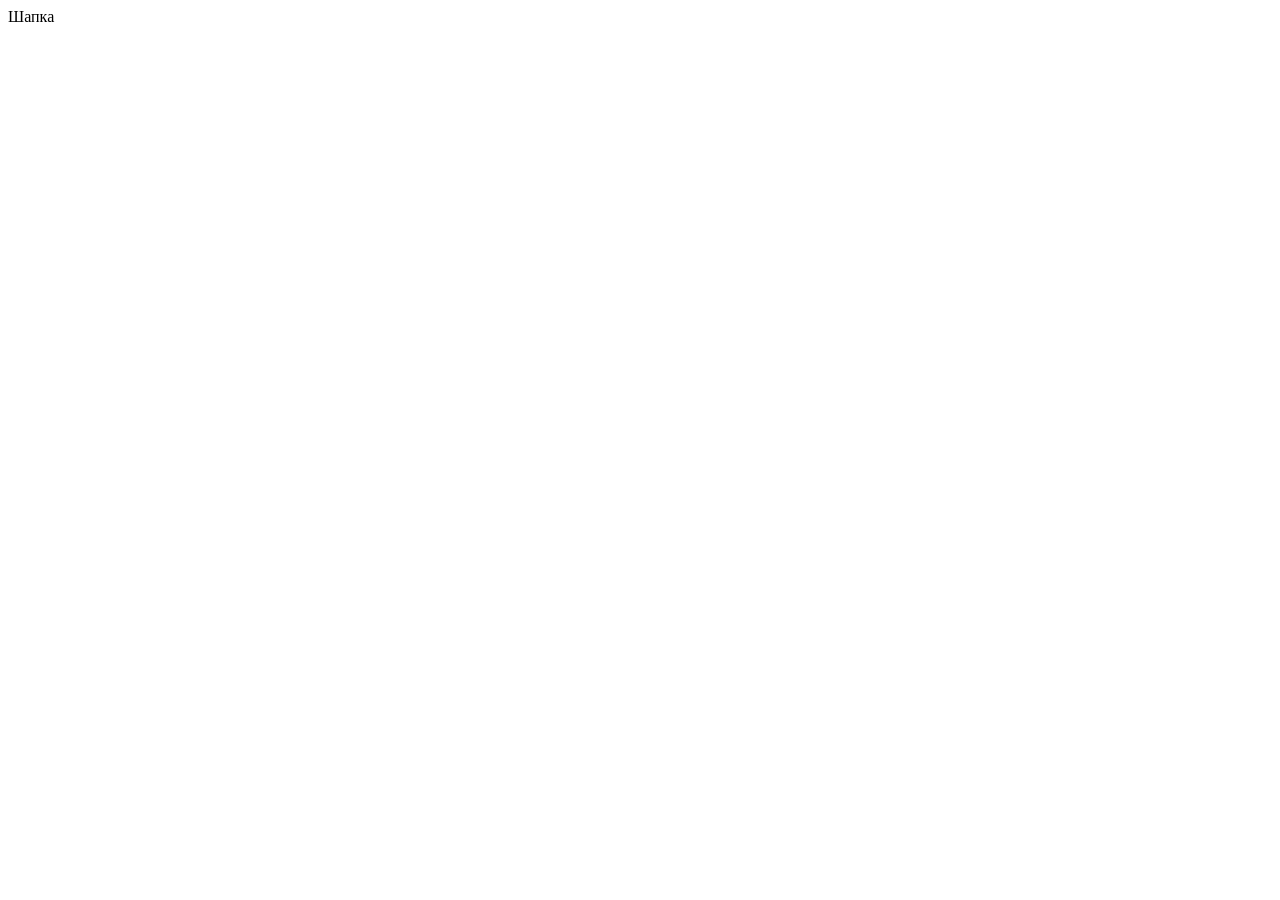
==== index.html @ c9b722c0 "Deploying to gh-pages from @ htmlacademy-adaptive/2410523-cat-energy-31@8b84c20b4e9eef59211f1da0543d" ====
<!DOCTYPE html><html class="page" lang="ru"><head><meta charset="UTF-8"><title>Название проекта</title><meta name="viewport" content="width=device-width,initial-scale=1"><link rel="stylesheet" href="styles/styles.css"><script src="scripts/index.js" defer="defer"></script></head><body class="page__body"><header class="header">Шапка</header></body></html>
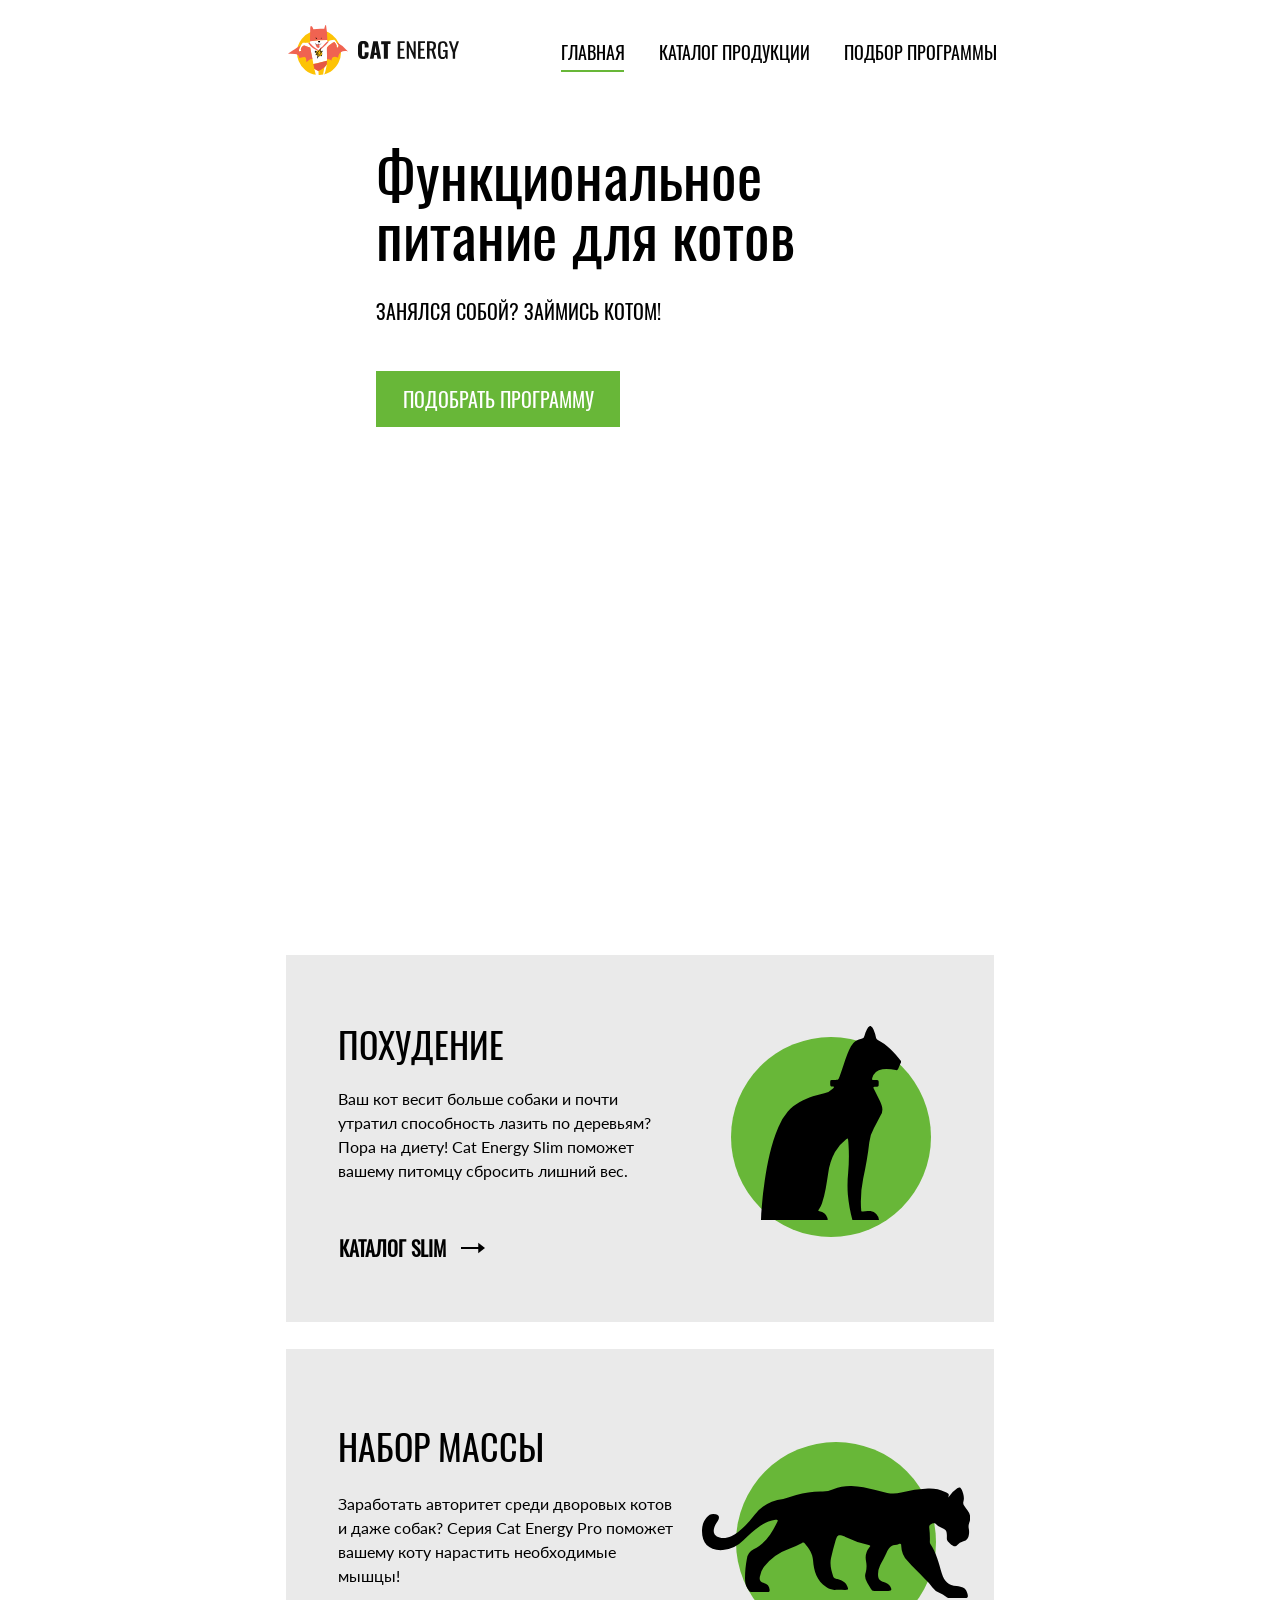
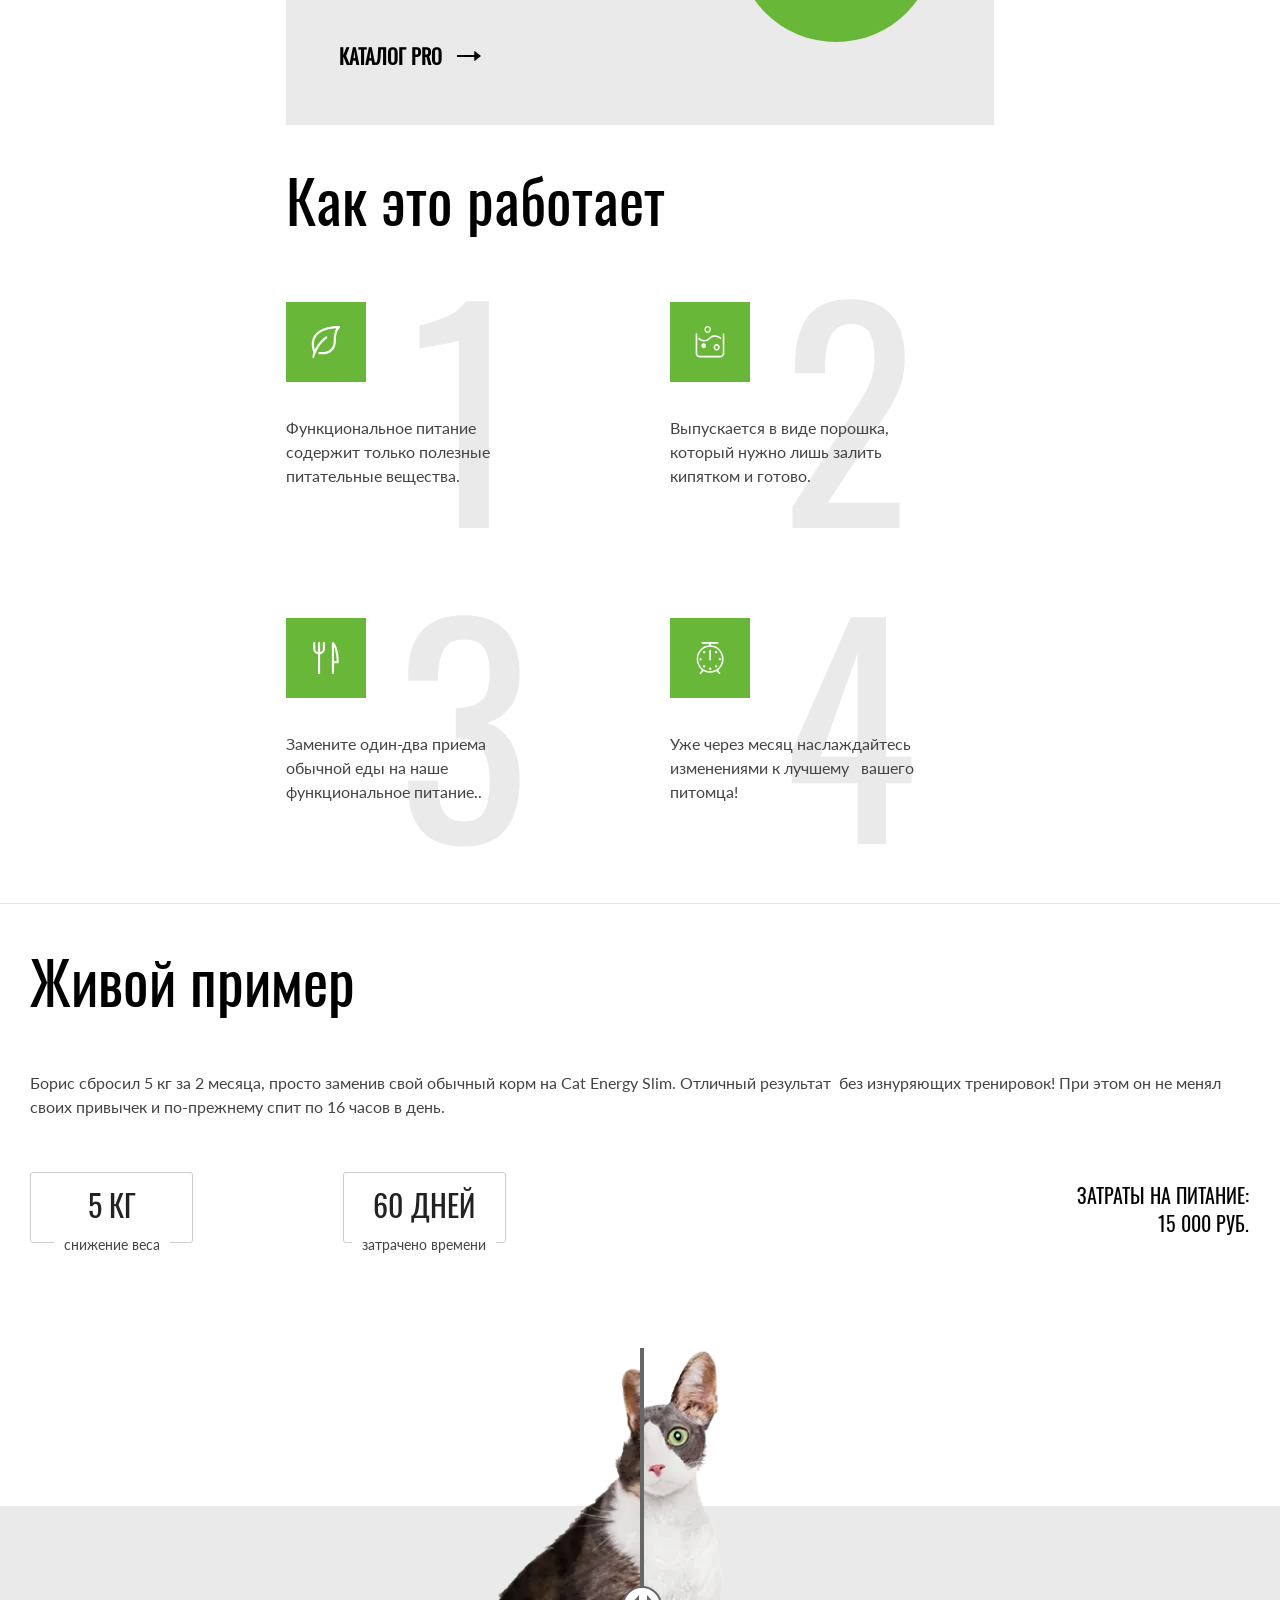
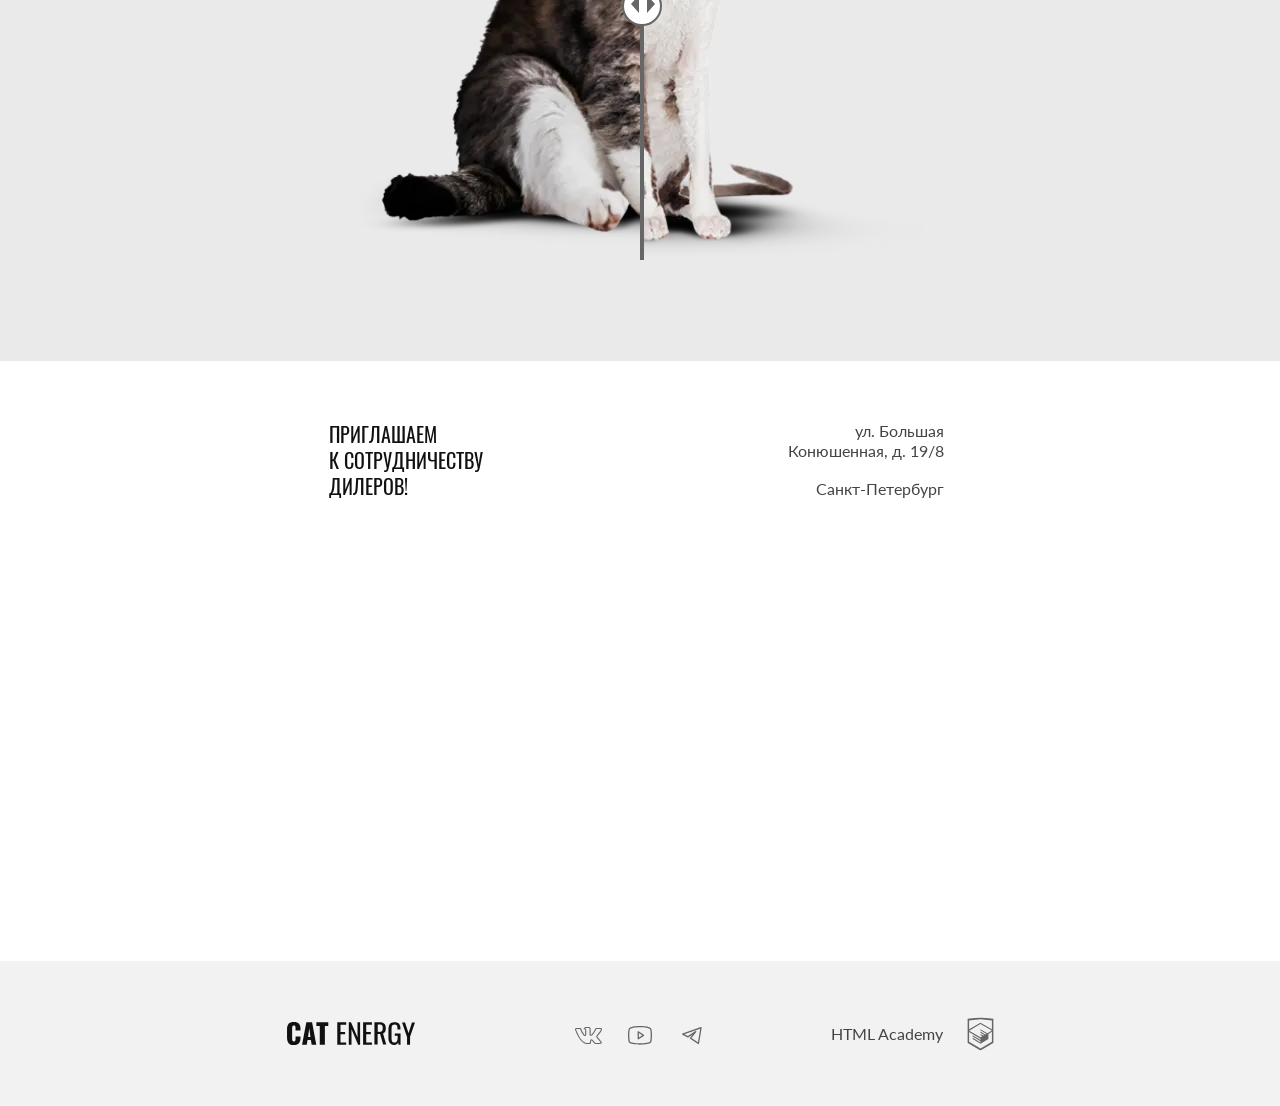
==== commit 8410ad5e: "Deploying to gh-pages from @ htmlacademy-adaptive/2410523-cat-energy-31@991da7f3044069f3c7b19facab91" ====
--- a/index.html
+++ b/index.html
@@ -1 +1 @@
-<!DOCTYPE html><html class="page" lang="ru"><head><meta charset="UTF-8"><title>Название проекта</title><meta name="viewport" content="width=device-width,initial-scale=1"><link rel="stylesheet" href="styles/styles.css"><script src="scripts/index.js" defer="defer"></script></head><body class="page__body"><header class="header">Шапка</header></body></html>+<!DOCTYPE html><html lang="ru"><head><meta charset="UTF-8"><title>Cat Energy</title><meta name="viewport" content="width=device-width,initial-scale=1"><link rel="stylesheet" href="styles/styles.css"><link rel="icon" href="favicon.ico"><!-- 32×32 --><link rel="icon" href="favicons/icon.svg" type="image/svg+xml"><link rel="apple-touch-icon" href="favicons/180.png"><!-- 180×180 --><link rel="icon" href="favicons/192.png"><!-- 192×192 --><link rel="icon" href="favicons/512.png"><!-- 512×512 --><link rel="manifest" href="manifest.webmanifest"><link rel="preload" href="fonts/lato/Lato-Regular.woff2" type="font/woff2" as="font" crossorigin="anonymous"><link rel="preload" href="fonts/oswald/oswaldregular.woff2" type="font/woff2" as="font" crossorigin="anonymous"><script src="scripts/index.js" defer="defer"></script></head><body><header class="header"><nav class="navigation wrapper"><a class="navigation__logo logo" href="index.html"><picture><source media="(min-width: 1440px)" width="70" height="59" type="image/svg+xml" srcset="images/logo/logo-desktop.svg"><source media="(min-width: 768px)" width="60" height="50" type="image/svg+xml" srcset="images/logo/logo-tablet.svg"><img class="logo__image" src="images/logo/logo-mobile.svg" width="33" height="38" alt="Логотип кота Energy"></picture><img class="logo__image-text" src="images/logo/logo-text.svg" width="101" height="18" alt="Логотип текст кот Energy"> </a><button class="navigation__open navigation__close" type="button"><span class="visually-hidden">Закрыть меню</span></button><div class="navigation__menu navigation__menu--close navigation__menu--open"><ul class="navigation__menu-list"><li class="navigation__menu-item"><a class="navigation__menu-link navigation__menu-link--current" href="#">Главная</a></li><li class="navigation__menu-item"><a class="navigation__menu-link" href="catalog.html">Каталог продукции</a></li><li class="navigation__menu-item"><a class="navigation__menu-link" href="#">Подбор программы</a></li></ul></div></nav></header><main class="main-wrapper"><section class="promo"><div class="promo__wrapper wrapper"><h1 class="promo__title title">Функциональное питание для котов</h1><p class="promo__description">Занялся собой? Займись котом!</p><picture><source media="(min-width: 1440px)" width="552" height="499" type="image/png" srcset="images/promo/promo-cat@1x.png, images/promo/promo-cat@2x.png 2x"><source media="(min-width: 768px)" width="709" height="609" type="image/png" srcset="images/promo/promo-cat-tablet@1x.png, images/promo/promo-cat-tablet@2x.png 2x"><img class="promo__image" src="images/promo/promo-cat-mobile@2x.png" width="280" height="270" srcset="images/promo/promo-cat-mobile@1x.png, images/promo/promo-cat-mobile@2x.png 2x" alt="Корм для котов с курицей"></picture><button class="promo__button button button--primary" type="button">Подобрать программу</button></div></section><section class="programs wrapper"><h2 class="visually-hidden">Програмы питания</h2><div class="programs__card programs__card--slim"><h3 class="programs__card-title title-h3">Похудение</h3><p class="programs__card-description">Ваш кот весит больше собаки и почти утратил способность лазить по деревьям? Пора на диету! Cat Energy Slim поможет вашему питомцу сбросить лишний вес.</p><a class="programs__card-link" href="catalog.html"><b>Каталог slim</b></a></div><div class="programs__card programs__card--set"><h3 class="programs__card-title title-h3">Набор массы</h3><p class="programs__card-description programs__card-description-set">Заработать авторитет среди дворовых котов и даже собак? Серия Cat Energy Pro поможет вашему коту нарастить необходимые мышцы!</p><a class="programs__card-link" href="catalog.html"><b>Каталог pro</b></a></div></section><section class="working wrapper"><h2 class="working__title title-h2">Как это работает</h2><ul class="working__list"><li class="working__item working__item--useful"><p class="working__item-text">Функциональное питание содержит только полезные питательные вещества.</p></li><li class="working__item working__item--powder"><p class="working__item-text">Выпускается в виде порошка, который нужно лишь залить кипятком и готово.</p></li><li class="working__item working__item--functional"><p class="working__item-text">Замените один-два приема обычной еды на наше функциональное питание..</p></li><li class="working__item working__item--upgrade"><p class="working__item-text">Уже через месяц наслаждайтесь изменениями к лучшему &nbsp; вашего питомца!</p></li></ul></section><section class="example"><h2 class="example__title title-h2">Живой пример</h2><p class="example__description">Борис сбросил 5 кг за 2 месяца, просто заменив свой обычный корм на Cat Energy Slim. Отличный результат&nbsp; без изнуряющих тренировок! При этом он не менял своих привычек и по-прежнему спит по 16 часов в день.</p><div class="example__list"><div class="example__item"><span class="example__item-title title-h3">5 кг</span> <span class="example__item-text">снижение веса</span></div><div class="example__item"><span class="example__item-title title-h3">60 дней</span> <span class="example__item-text">затрачено времени</span></div><p class="example__cash title-h3"><span>Затраты на питание:</span> <span>15 000 РУБ.</span></p></div><div class="example__slider slider"><picture><source media="(min-width:768px)" width="560" height="512" type="image/webp" srcset="images/slider/slider-image-1-tablet@1x.webp, images/slider/slider-image-1-tablet@2x.webp 2x"><source width="280" height="256" type="image/webp" srcset="images/slider/slider-image-1-mobile@1x.webp, images/slider/slider-image-1-mobile@2x.webp 2x"><source media="(min-width: 768px)" width="560" height="512" type="image/png" srcset="images/slider/slider-image-1-tablet@1x.png, images/slider/slider-image-1-tablet@2x.png 2x"><img class="example__slider-image slider__image slider__image--before" src="images/slider/slider-image-1-mobile@2x.png" srcset="images/slider/slider-image-1-mobile@1x.png, images/slider/slider-image-1-mobile@2x.png 2x" width="280" height="256" alt="Кот с лишнем весом"></picture><button class="example__button slider__button" type="button"><span class="visually-hidden">Кот изменят вес</span></button><picture><source media="(min-width:768px)" width="560" height="512" type="image/webp" srcset="images/slider/slider-image-2-tablet@1x.webp, images/slider/slider-image-2-tablet@2x.webp 2x"><source width="280" height="256" type="image/webp" srcset="images/slider/slider-image-2-mobile@1x.webp, images/slider/slider-image-2-mobile@2x.webp 2x"><source media="(min-width: 768px)" width="560" height="512" type="image/png" srcset="images/slider/slider-image-2-tablet@1x.png, images/slider/slider-image-2-tablet@2x.png 2x"><img class="example__slider-image slider__image slider__image--after" src="images/slider/slider-image-2-mobile@2x.png" srcset="images/slider/slider-image-2-mobile@1x.png, images/slider/slider-image-2-mobile@2x.png 2x" width="280" height="256" alt="Стройный кот"></picture></div></section><section class="contacts"><div class="contacts__wrapper wrapper"><h2 class="visually-hidden">Адрес для сотрудничества</h2><p class="contacts__description title-h3">приглашаем<br>к сотрудничеству<br>дилеров!</p><address class="contacts__text">ул. Большая<br>Конюшенная, д. 19/8<br><span>Санкт-Петербург</span></address></div><div class="contacts__map-iframe"><iframe src="https://www.google.com/maps/embed?pb=!1m18!1m12!1m3!1d1998.6037876728572!2d30.3204724767367!3d59.93871647491517!2m3!1f0!2f0!3f0!3m2!1i1024!2i768!4f13.1!3m3!1m2!1s0x4696310fca145cc1%3A0x42b32648d8238007!2z0JHQvtC70YzRiNCw0Y8g0JrQvtC90Y7RiNC10L3QvdCw0Y8g0YPQuy4sIDE5LzgsINCh0LDQvdC60YIt0J_QtdGC0LXRgNCx0YPRgNCzLCAxOTExODY!5e0!3m2!1sru!2sru!4v1716731097502!5m2!1sru!2sru" width="320" height="362" style="border:0;" allowfullscreen="" loading="lazy" referrerpolicy="no-referrer-when-downgrade"></iframe></div><noscript><picture><source media="(min-width: 1440px)" width="1440" height="400" type="image/png" srcset="images/map/map-desktop@1x.png, images/map/map-desktop@2x.png 2x"><source media="(min-width: 768px)" width="768" height="400" type="image/png" srcset="images/map/map-tablet@1x.png, images/map/map-tablet@2x.png 2x"><img class="contacts__map-image" src="images/map/map-mobile@2x.png" srcset="images/map/map-mobile@1x.png, images/map/map-mobile@2x.png 2x" width="320" height="362" alt="метка на карте для сотрудничества"></picture></noscript></section></main><footer class="footer"><div class="footer__wrapper wrapper"><a class="footer__logo" href="index.html"><img class="footer__logo-img" src="images/logo/logo-text.svg" width="128" height="24" alt="Логотип текст кот Energy"></a><ul class="socials"><li class="socials__item"><a class="socials__link socials__link--vk" href="#" target="_blank" rel="noreferrer noopener"><span class="visually-hidden">Вконтакте</span></a></li><li class="socials__item"><a class="socials__link socials__link--youtube" href="#" target="_blank" rel="noreferrer noopener"><span class="visually-hidden">Youtube</span></a></li><li class="socials__item"><a class="socials__link socials__link--tg" href="#" target="_blank" rel="noreferrer noopener"><span class="visually-hidden">телеграм</span></a></li></ul><a class="footer__developer" href="https://htmlacademy.ru/intensive/adaptive"><span class="footer__developer-text">HTML Academy</span></a></div></footer></body></html>
--- a/styles/styles.css
+++ b/styles/styles.css
@@ -0,0 +1 @@
+@font-face{font-family:Lato;font-weight:400;font-style:normal;font-display:swap;src:url(../fonts/lato/Lato-Regular.woff2)format("woff2")}@font-face{font-family:Oswald;font-weight:400;font-style:normal;font-display:swap;src:url(../fonts/oswald/oswaldregular.woff2)format("woff2")}*,:before,:after{box-sizing:border-box;overflow-wrap:anywhere}html{height:100%}body{color:#444;background-color:#fff;width:100%;min-height:100%;margin:0 auto;font-family:Lato,Arial,sans-serif;font-size:14px;line-height:18px}@media (width>=768px){body{font-size:16px;line-height:24px}}a{text-decoration:none}img{object-fit:contain;max-width:100%;height:auto}source,picture{display:contents}iframe{width:100%;height:100%}.visually-hidden{white-space:nowrap;-webkit-clip-path:inset(100%);clip-path:inset(100%);clip:rect(0 0 0 0);border:0;width:1px;height:1px;margin:-1px;padding:0;position:absolute;overflow:hidden}.wrapper{width:100%;margin:0 auto;padding:0 20px}@media (width>=768px){.wrapper{max-width:768px;padding:0 30px}}@media (width>=1440px){.wrapper{max-width:1280px}}.button{text-transform:uppercase;text-align:center;cursor:pointer;border-style:none;min-width:169px;min-height:40px;padding:10px 20px;font-family:Oswald,Arial,sans-serif}@media (width>=768px){.button{font-size:16px;line-height:20px}}.button--primary{color:#fff;background-color:#68b738}.button--primary:hover{background-color:#5eaa2f}.button--primary:active{color:#ffffff4d;background-color:#5eaa2f}.button--primary:disabled{opacity:.3}.button--secondary{color:#444;background-color:#f2f2f2}.button--secondary:hover,.button--secondary:active{background-color:#ebebeb}.button--secondary:disabled{opacity:.3}.title-h2{color:#000;text-align:center;font-family:Oswald,Arial,sans-serif;font-size:24px;font-weight:400;line-height:24px}@media (width>=768px){.title-h2{font-size:60px;line-height:60px}}.title-h2--width-border:after{content:"";z-index:-1;background-color:#68b738;width:100vw;height:2px;display:block;position:absolute;top:50%;right:0;box-shadow:100vw 0 #68b738}.title-h3{text-align:center;color:#222;font-family:Oswald,Arial,sans-serif;font-weight:400}@media (width>=768px){.title-h3{font-size:20px;line-height:24px}}.header{min-width:320px;position:relative}@media (width>=1440px){.header{z-index:1;margin-top:31px;margin-left:auto;position:relative}}.navigation{flex-wrap:wrap;align-items:center;padding:12px 14px 12px 20px;display:flex}@media (width>=768px){.navigation{padding-top:25px;padding-bottom:30px}}@media (width>=1440px){.navigation{margin-bottom:20px}}.navigation__logo{align-items:center;gap:56px;display:flex}.navigation__logo:hover{opacity:.8}.navigation__logo:active{opacity:.6}@media (width>=768px){.navigation__logo{gap:0;margin-bottom:12px;padding:0 0 0 12px}}@media (width>=1440px){.navigation__logo{gap:11px;padding-left:14px}}.navigation__menu{text-transform:uppercase;text-align:center;min-width:100%;font-family:Oswald,Arial,sans-serif;font-size:18px;line-height:24px;display:block;position:absolute;top:100%;left:0}@media (width>=768px){.navigation__menu{align-items:center;min-width:436px;margin-left:auto;font-size:18px;position:static}}@media (width>=1440px){.navigation__menu{min-width:475px;margin-left:auto;position:static}}.navigation__menu--close{display:none}@media (width>=768px){.navigation__menu--close{display:flex}}@media (width<=767px){.navigation__menu--open{z-index:1;display:block}}.navigation__menu-list{background-color:#fff;flex-direction:column;width:100%;margin:0;padding:0;list-style:none;display:flex}@media (width<=767px){.navigation__menu-list{border-top:1px solid #e6e6e6;width:calc(100% + 10px)}}@media (width>=768px){.navigation__menu-list{flex-flow:wrap;gap:8px;min-width:436px;position:static}}@media (width>=1440px){.navigation__menu-list{background-color:#0000;max-width:520px;margin-left:auto}}.navigation__menu-item{padding:22px 30px 24px}@media (width<=767px){.navigation__menu-item{border-bottom:1px solid #e6e6e6;width:calc(100% + 10px);font-size:20px;line-height:20px}}@media (width>=768px){.navigation__menu-item{border:none;padding:0}}.navigation__menu-link{color:#000;cursor:pointer;padding:20px 30px 20px 9px}@media (width>=768px){.navigation__menu-link{padding:15px 13px;font-size:18px;line-height:24px;display:block}}@media (width>=1440px){.navigation__menu-link{color:#fff;font-size:20px;line-height:30px}}.navigation__menu-link:hover{opacity:.6}.navigation__menu-link:active{opacity:.3}.navigation__menu-link--dark{color:#000}@media (width>=768px){.navigation__menu-link--current:after{content:"";border-bottom:2px solid #68b738;width:calc(100% - 1px);padding-top:6px;display:block}.navigation__menu-link--current:after:hover{opacity:.6}.navigation__menu-link--current:after:active{opacity:.3}.navigation__menu-link--current-secondary:after{content:"";border-bottom:2px solid #68b738;width:calc(100% - 1px);padding-top:6px;display:block}}@media (width>=1440px){.navigation__menu-link--current:after{border-color:#fff}}.navigation__open{background-color:#0000;border:none;width:40px;height:40px;margin-left:auto;display:block}@media (width>=768px){.navigation__open{display:none}}.navigation__open:hover{opacity:.8}.navigation__open:active{opacity:.6}.navigation__open:before{content:"";cursor:pointer;background-color:#000;width:28px;height:24px;display:block;-webkit-mask-image:url(../icons/stack.svg#burger);mask-image:url(../icons/stack.svg#burger)}.navigation__close{background-color:#0000;border:none;width:40px;height:40px;margin-left:auto;display:block}@media (width>=768px){.navigation__close{display:none}}.navigation__close:before{content:"";cursor:pointer;background-color:#000;width:18px;height:18px;margin-left:auto;-webkit-mask-image:url(../icons/stack.svg#close);mask-image:url(../icons/stack.svg#close)}@media (width>=768px){.navigation__close:before{display:none}}.navigation__close:before:hover{opacity:.8}.navigation__close:before:active{opacity:.6}@media (width>=768px){.logo__image{width:60px;height:50px}.logo__image-text{margin-left:10px}}@media (width>=1440px){.logo__image-text{width:118px;height:21px}}.promo{background-repeat:no-repeat;background-size:auto 302px;margin-bottom:22px}@media (width>=768px) and (width<=1439px){.promo{color:#000;background-color:#fff;background-image:none;flex-direction:column;display:flex;position:relative}}@media (width>=1440px){.promo{background-size:auto 694px;padding-top:23px}}.promo:before{content:"";z-index:-1;background-image:-webkit-linear-gradient(#ffffffa1 0%,#68b738cc 0%),-webkit-image-set(url(../images/background/background-cat%20@2x.jpg) 2x type("image/jpg"),url(../images/background/background-cat%20@1x.jpg) 1x type("image/jpg"),url(../images/background/background-cat%20@1x.webp) 1x type("image/webp"),url(../images/background/background-cat%20@2x.webp) 2x type("image/webp")),-webkit-linear-gradient(#ffffffed 0%,#4f4e54 0%);background-image:linear-gradient(#ffffffa1 0%,#68b738cc 0%),image-set("../images/background/background-cat%20@2x.jpg" 2x type("image/jpg"),"../images/background/background-cat%20@1x.jpg" 1x type("image/jpg"),"../images/background/background-cat%20@1x.webp" 1x type("image/webp"),"../images/background/background-cat%20@2x.webp" 2x type("image/webp")),linear-gradient(#ffffffed 0%,#4f4e54 0%);background-position:top;background-repeat:no-repeat;background-size:auto 302px;width:100%;height:302px;display:block;position:absolute}@media (width>=768px) and (width<=1439px){.promo:before{background-image:none}}@media (width>=1440px){.promo:before{content:"";background-image:-webkit-linear-gradient(#ffffffa1 0%,#68b738cc 0%),-webkit-image-set(url(../images/background/cat-desktop@2x.jpg) 2x type("image/jpg"),url(../images/background/cat-desktop@1x.jpg) 1x type("image/jpg"),url(../images/background/cat-desktop@1x.webp) 1x type("image/webp"),url(../images/background/cat-desktop@2x.webp) 2x type("image/webp")),-webkit-linear-gradient(#ffffffed 0%,#4f4e54 0%);background-image:linear-gradient(#ffffffa1 0%,#68b738cc 0%),image-set("../images/background/cat-desktop@2x.jpg" 2x type("image/jpg"),"../images/background/cat-desktop@1x.jpg" 1x type("image/jpg"),"../images/background/cat-desktop@1x.webp" 1x type("image/webp"),"../images/background/cat-desktop@2x.webp" 2x type("image/webp")),linear-gradient(#ffffffed 0%,#4f4e54 0%);background-position:top;background-repeat:no-repeat;background-size:auto 694px;width:50%;height:694px;display:block;top:0;right:0}}@media (width>=768px){.promo__wrapper{flex-direction:column;max-width:768px;display:flex;position:relative}}@media (width>=1440px){.promo__wrapper{max-width:1220px}}.promo__title{text-align:center;color:#fff;order:-3;margin:0 0 25px;padding-top:27px;font-family:Oswald,Arial,sans-serif;font-size:36px;font-weight:400;line-height:36px}@media (width>=768px){.promo__title{color:#000;text-align:start;max-width:554px;margin:0 0 37px 70px;padding-left:20px;font-size:60px;line-height:60px}}@media (width>=1440px){.promo__title{margin-left:0;padding-left:50px;display:block}}.promo__description{color:#fff;text-transform:uppercase;text-align:center;order:-2;margin:0 0 28px;font-family:Oswald,Arial,sans-serif;font-size:14px;line-height:14px}@media (width>=768px){.promo__description{color:#000;text-align:start;margin:0 0 50px 70px;padding-left:20px;font-size:20px;line-height:20px}}@media (width>=1440px){.promo__description{margin-left:0;padding-left:50px}}.promo__image{margin:0 auto 3px;display:block}@media (width>=768px){.promo__image{z-index:2;max-width:-moz-fit-content;max-width:fit-content;height:609px;margin:-86px 0}}@media (width>=1440px){.promo__image{z-index:1;margin:0;position:absolute;bottom:-60%;left:37%}}.promo__button{min-width:100%;margin:0 auto;font-size:16px;line-height:20px;display:block}@media (width>=768px){.promo__button{z-index:4;order:-1;min-width:244px;margin-left:90px;padding:15px 10px;font-size:20px;line-height:26px}}@media (width>=1440px){.promo__button{margin-left:50px}}.programs{color:#000;background-color:#fff;flex-direction:column;margin:0 auto;display:flex}@media (width>=1440px){.programs{grid-template-columns:1fr 1fr;gap:80px;margin-top:189px;padding-top:82px;display:grid}}.programs__card{background-color:#eaeaea;grid-template-columns:75px 1fr;grid-template-areas:"before title""text text""link link";align-items:start;margin-bottom:20px;padding:6px 19px;display:grid;position:relative}@media (width>=768px) and (width<=1439px){.programs__card{grid-template-columns:340px 1fr;grid-template-areas:"title before""text before""link before";padding:71px 63px 43px 52px}}@media (width>=1440px){.programs__card{padding:40px 30px 56px 52px}}@media (width>=768px) and (width<=1439px){.programs__card--slim{margin-top:69px}}.programs__card--slim:before{content:"";background-image:url(../icons/stack.svg#cat-sitting);background-position:50%;background-repeat:no-repeat;grid-area:before;align-self:center;width:50px;height:53px;display:flex}@media (width>=768px){.programs__card--slim:before{width:200px;height:211px;margin-bottom:42px;margin-left:auto}}@media (width>=1440px){.programs__card--slim:before{width:100px;height:106px;margin-bottom:33px}}@media (width<=767px){.programs__card--set{padding:9px 21px 9px 12px}}@media (width>=768px) and (width<=1439px){.programs__card--set{margin-top:7px;padding:79px 27px 35px 52px}}.programs__card-description-text{min-width:227px;padding-left:7px}@media (width>=768px){.programs__card-description-text{max-width:382px;padding:0}}.programs__card--set:before{content:"";background-image:url(../icons/stack.svg#cat-stand);background-repeat:no-repeat;grid-area:before;align-self:center;width:67px;height:50px;padding:1px;display:block}@media (width>=768px){.programs__card--set:before{width:268px;height:200px;margin:14px 0 48px 24px}}@media (width>=1440px){.programs__card--set:before{width:134px;height:100px;margin:0 0 44px -19px}}.programs__card-title{color:#000;text-transform:uppercase;grid-area:title;justify-self:start;font-size:24px;line-height:37px}@media (width>=768px){.programs__card-title{text-transform:uppercase;margin-top:0;margin-bottom:13px;font-size:36px;line-height:36px}}@media (width>=1440px){.programs__card-title{margin:35px 0 0 86px}}.programs__card-description{grid-area:text;margin:6px 0 0}@media (width>=768px){.programs__card-description{margin-top:0;margin-bottom:38px}}@media (width>=1440px){.programs__card-description{max-width:455px;margin-bottom:25px;font-size:15px}}.programs__card-description:after{content:"";background-color:#d9d9d9;width:100%;height:1px;margin-top:23px;display:block}@media (width>=768px){.programs__card-description:after{display:none}}.programs__card-link{color:#000;text-align:center;text-transform:uppercase;grid-area:link;align-items:center;gap:15px;padding:17px 2px 13px;font-family:Oswald,Arial,sans-serif;font-size:16px;line-height:16px;display:flex}@media (width>=768px){.programs__card-link{padding:0 1px 4px;font-size:20px;line-height:30px}}.programs__card-link:hover:after{background-color:#000;width:32px;height:12px;transition:-webkit-mask-position 3s linear,mask-position 3s linear;display:block;-webkit-mask-image:url(../icons/stack.svg#cursor-hover);mask-image:url(../icons/stack.svg#cursor-hover);-webkit-mask-position:50%;mask-position:50%;-webkit-mask-repeat:no-repeat;mask-repeat:no-repeat}.programs__card-link:active{opacity:.3}.programs__card-link:after{content:"";background-color:#000;width:24px;height:12px;display:block;-webkit-mask-image:url(../icons/stack.svg#cursor);mask-image:url(../icons/stack.svg#cursor);-webkit-mask-position:50%;mask-position:50%;-webkit-mask-repeat:no-repeat;mask-repeat:no-repeat}@media (width>=768px) and (width<=1439px){.working{padding-bottom:8px;position:relative}.working:after{content:"";background-color:#e6e6e6;width:100vw;height:1px;display:block;position:absolute;bottom:0;overflow:hidden;box-shadow:-100vw 0 #e6e6e6}}.working__list{counter-reset:working 0;margin:0;padding:0 0 35px;list-style-type:none}@media (width>=768px){.working__list{grid-template-columns:1fr 1fr;gap:0 60px;display:grid}}@media (width>=1440px){.working__list{grid-template-columns:1fr 1fr 1fr 1fr;gap:77px}}.working__item{counter-increment:working 1;grid-template-columns:60px 1fr;align-items:center;gap:19px;padding:9px 0 12px;display:grid;position:relative}@media (width>=768px){.working__item{grid-template-columns:1fr 1fr;align-items:start;min-width:237px;margin-top:33px;padding:40px 0 57px;display:grid}}.working__item .working__item:nth-child(2n){margin-right:0}@media (width>=1440px){.working__item{margin-right:0}}.working__item:after{content:counter(working);z-index:-1;color:#eaeaea;width:100%;height:100%;font-family:Oswald,Arial,sans-serif;font-size:280px;line-height:280px;display:none;position:absolute;bottom:0;left:40%}@media (width>=768px){.working__item:after{justify-content:center;padding-left:32px;display:flex;left:0}}@media (width>=1440px){.working__item:after{margin-left:41px}}.working__item:before{content:"";background-color:#68b738;background-position:50%;background-repeat:no-repeat;background-size:30px 32px;width:60px;height:60px;display:block}@media (width>=768px){.working__item:before{width:80px;height:80px}}.working__item--useful:before{content:"";background-image:url(../icons/stack.svg#sheet)}.working__item--powder:before{content:"";background-image:url(../icons/stack.svg#powder);display:block}.working__item--functional:before{content:"";background-image:url(../icons/stack.svg#knife-fork);display:block}.working__item--upgrade:before{content:"";background-image:url(../icons/stack.svg#alarm);display:block}.working__title{text-align:start;margin-top:0;font-size:36px;line-height:40px}@media (width>=768px){.working__title{margin:24px 0 0;font-size:60px;line-height:60px}}@media (width>=1440px){.working__title{margin-top:20px;padding-top:30px}}.working__item-text{margin:0;display:flex}@media (width>=768px){.working__item-text{grid-column:1/3;max-width:245px;margin-top:15px}}@media (width>=1440px){.working__item-text{max-width:250px}}.example{background-color:#eaeaea;max-width:100%}@media (width>=768px){.example{background-image:linear-gradient(#fff 57%,#eaeaea 0%);padding:6px 0 61px}}@media (width>=1440px){.example{background-image:linear-gradient(#fff 26%,#eaeaea 0%);grid-template-columns:1fr 1fr;display:grid}}.example__title{color:#000;text-align:start;margin:0 0 20px;padding:25px 20px 20px;font-size:36px;line-height:40px}@media (width>=768px){.example__title{margin-bottom:61px;padding:40px 0 0 30px;font-size:60px;line-height:60px}}@media (width>=1440px){.example__title{background-color:#fff;max-width:369px;margin:0 0 137px 80px;padding-top:26px}}.example__list{grid-template-columns:1fr 1fr;padding:0 20px;display:grid}@media (width>=768px){.example__list{grid-template-columns:1fr 1fr 2fr;gap:10px;margin-bottom:105px;padding-left:30px}}@media (width>=1440px){.example__list{grid-column:1/2;grid-template-columns:33% 50%;gap:6px;margin-bottom:0;margin-left:80px}}.example__item{text-align:center;border:1px solid #cdcdcd;border-radius:3px;flex-direction:column;width:124px;margin-right:30px;display:flex}@media (width>=768px){.example__item{gap:10px;width:163px;position:relative}}.example__description{margin:0;padding:0 19px 20px}@media (width>=768px){.example__description{margin-bottom:33px;padding-left:30px;padding-right:28px}}@media (width>=1440px){.example__description{grid-column:1/2;max-width:490px;margin:0 0 35px 80px}}.example__item-title{text-transform:uppercase;padding:13px;font-size:24px;line-height:24px}@media (width>=768px){.example__item-title{font-size:30px;line-height:37px}}.example__item-text{text-align:center;background-color:#eaeaea;max-width:80px;margin:-10px auto -25px;padding:2px 10px 14px;font-size:12px;line-height:12px}@media (width>=768px){.example__item-text{background-color:#fff;max-width:179px;margin-bottom:-28px;font-size:14px;line-height:14px}}@media (width>=1440px){.example__item-text{background-color:#eaeaea;padding:2px 4px 9px}}.example__cash{color:#000;text-transform:uppercase;grid-column:1/3;max-width:255px;margin:10px 60px 10px auto;padding:22px 15px 10px;line-height:20px;display:block}@media (width>=768px) and (width<=1439px){.example__cash{text-align:end;flex-direction:column;grid-column:auto;gap:8px;margin-top:0;margin-left:auto;margin-right:0;padding:13px 11px 0;display:flex}}@media (width>=1440px){.example__cash{grid-column:1/3;gap:60px;max-width:384px;margin:35px 13px 0 -11px;display:flex}}@media (width>=768px){.example__cash-number{width:80px}}.example__slider{padding:0 26px 40px;position:relative}@media (width>=768px){.example__slider{margin:0 auto 40px;padding:0}}@media (width>=1440px){.example__slider{grid-area:2/2/-3/3}}.example__button{position:relative}.slider{aspect-ratio:280/256;grid-template-columns:50% auto 50%;width:min(100%,560px);display:grid;position:relative}@media (width>=1440px){.slider{margin:32px 0 22px 50px}}.slider__image{object-fit:cover;width:100%;height:100%;display:block;overflow:hidden}.slider__image--before{object-position:left}.slider__image--after{object-position:right}.slider__button{cursor:pointer;background-color:#666;border-style:none;width:4px;padding:0;display:block;position:relative}.slider__button:hover,.slider__button:hover:after{background-color:#68b738}.slider__button:hover:before{border-color:#68b738}.slider__button:active,.slider__button:active:before,.slider__button:active:after{opacity:.6}.slider__button:before{content:"";background-color:#fff;background-position:50%;border:2px solid #666;border-radius:50%;width:40px;height:40px;margin:-18px;display:block;position:absolute}.slider__button:after{content:"";background-color:#666;width:24px;height:18px;margin:-9px;display:block;-webkit-mask-image:url(../icons/stack.svg#slider-arrow);mask-image:url(../icons/stack.svg#slider-arrow);-webkit-mask-position:50%;mask-position:50%}.contacts{margin-bottom:0}@media (width>=1440px){.contacts{display:flex;position:relative}}.contacts__wrapper{grid-template-columns:1fr 1fr;align-items:center;padding:30px 22px 26px;display:grid}@media (width>=768px){.contacts__wrapper{justify-content:space-between;padding:60px 80px 62px 73px}}@media (width>=1440px){.contacts__wrapper{z-index:1;background-color:#fff;max-width:565px;position:relative;top:93px;right:324px}}.contacts__description{color:#111;text-transform:uppercase;text-align:start;margin:0;font-family:Oswald,Arial,sans-serif;font-size:16px;line-height:20px}@media (width>=768px){.contacts__description{text-align:start;font-size:20px;line-height:26px}}@media (width>=1440px){.contacts__description{padding-left:4px}}.contacts__text{color:#444;margin-left:auto;font-size:14px;font-style:normal;line-height:20px}@media (width>=768px){.contacts__text{text-align:end;flex-direction:column;justify-content:space-between;gap:18px;font-size:16px;display:flex}}@media (width>=1440px){.contacts__text{text-align:start;padding-left:41px}}.contacts__map-iframe{width:100%;height:362px}@media (width>=768px){.contacts__map-iframe{height:400px}}@media (width>=1440px){.contacts__map-iframe{position:absolute}}.contacts__map-image{width:100%;height:100%}.subscribe{color:#000;text-align:center;padding:40px 20px 39px;font-family:Oswald,Arial,sans-serif;font-size:16px;line-height:24px}@media (width>=768px){.subscribe{margin:48px auto 49px;padding:31px 31px 30px}}@media (width>=1440px){.subscribe{margin-top:0;margin-bottom:77px}}.subscribe__title{text-align:start;background-color:#fff;width:-moz-fit-content;width:fit-content;margin:0 0 32px;position:relative;box-shadow:40px 0 #fff}@media (width>=768px){.subscribe__title{margin:0 0 67px 40px;font-size:32px;line-height:32px;box-shadow:-40px 0 #fff,40px 0 #fff}}@media (width>=1440px){.subscribe__title{text-align:start;margin:0 0 72px;font-size:40px;line-height:40px}}.subscribe__description{margin-bottom:24px;font-weight:700}@media (width>=768px){.subscribe__description{max-width:600px;margin:0 auto 24px;font-size:24px;font-weight:400;line-height:32px}}@media (width>=1440px){.subscribe__description{min-width:700px}}.form__input{color:#444;text-transform:uppercase;border:1px solid #e7e7e7;width:100%;margin-bottom:16px;padding:11px 12px;font-family:Oswald,Arial,sans-serif;font-size:20px;line-height:30px}@media (width>=768px){.form__input{width:376px;margin:0;padding:10px}}@media (width>=1440px){.form__input{width:496px}}.form__input:hover{border-color:#cdcdcd}.form__input:focus,.form__input:focus-visible{border-color:#fff;outline:2px solid #444}.form__input::placeholder{opacity:0}.form__input:user-invalid{border-color:#fff;outline:2px solid #ff8282}.form__button{width:100%;padding:15px;font-size:20px;line-height:26px}@media (width>=768px){.form__button{width:256px;padding:15px}}.footer{background-color:#f2f2f2}.footer__wrapper{justify-items:center;gap:17px;padding:20px 0;display:grid}@media (width>=768px){.footer__wrapper{justify-content:center;align-items:center;gap:9px;padding:35px 15px;display:flex}}@media (width>=1440px){.footer__wrapper{padding:46px 30px 35px}}.footer__logo-img:hover{opacity:.8}.footer__logo-img:active{opacity:.3}.footer__developer{min-width:280px;padding-bottom:20px}@media (width>=768px){.footer__developer{justify-content:space-between;align-items:center;gap:5px;width:170px;padding-bottom:0;display:flex}}@media (width>=1440px){.footer__developer{display:block}}.footer__developer-text{color:#444;justify-content:space-between;align-items:center;font-size:16px;line-height:20px;display:flex}@media (width>=768px){.footer__developer-text{justify-content:space-between;align-items:center;min-width:163px;margin:0 0 0 42px;padding:0}}@media (width>=1440px){.footer__developer-text{justify-content:end;align-items:center;gap:24px;margin:0;padding:0}}.footer__developer-text:hover:after{background-color:#68b738}.footer__developer-text:active{opacity:.3}.footer__developer-text:after{content:"";background-color:#666;width:27px;height:34px;display:block;-webkit-mask-image:url(/icons/stack.svg#developer);mask-image:url(/icons/stack.svg#developer);-webkit-mask-position:50%;mask-position:50%;-webkit-mask-size:27px 34px;mask-size:27px 34px}.footer__logo{border-bottom:1px solid #d9d9d9;justify-content:center;min-width:280px;padding:20px 0;display:flex}@media (width>=768px){.footer__logo{border:none;padding:0}}@media (width>=1440px){.footer__logo{justify-content:start}}.footer__logo:hover{opacity:.8}.socials{border-bottom:1px solid #d9d9d9;justify-content:center;min-width:280px;margin:3px auto 0;padding:0 0 20px;list-style-type:none;display:flex}@media (width>=768px){.socials{border:none;max-width:150px;padding:25px 10px}}.socials:after{content:"";background-color:#d9d9d9;height:1px;display:block}.socials__item{margin-left:24px}.socials__item:nth-last-child(3n){margin-left:0}.socials__link{width:40px;height:40px}.socials__link:hover:after{background-color:#68b738}.socials__link:active:after{opacity:.3}.socials__link:after{content:"";background-color:#666;width:28px;height:22px;display:block}.socials__link--vk:after{-webkit-mask-image:url(../icons/stack.svg#vkontakte);mask-image:url(../icons/stack.svg#vkontakte)}.socials__link--youtube:after{-webkit-mask-image:url(../icons/stack.svg#youtube);mask-image:url(../icons/stack.svg#youtube)}.socials__link--tg:after{-webkit-mask-image:url(../icons/stack.svg#telegram);mask-image:url(../icons/stack.svg#telegram)}@media (width>=1440px){.catalog{margin-bottom:71px;padding-top:17px}}.catalog__title{color:#000;margin:0 0 20px;padding:28px 0 20px;font-family:Oswald,Arial,sans-serif;font-size:36px;font-weight:400;line-height:36px;position:relative}@media (width>=768px){.catalog__title{margin-bottom:70px;padding-top:24px;padding-bottom:24px;font-size:60px;line-height:60px}}@media (width>=1440px){.catalog__title{margin-bottom:89px;padding:0}}@media (width<=767px){.catalog__title:before{content:"";background-color:#ebebeb;width:100vw;height:1px;display:block;position:absolute;top:0;overflow:hidden;box-shadow:-100vw 0 #ebebeb}}.catalog__list{margin:0 0 24px;padding:0;list-style-type:none;position:relative}@media (width<=767px){.catalog__list:after{content:"";background-color:#ebebeb;width:100vw;height:1px;display:block;position:absolute;bottom:0;overflow:hidden;box-shadow:-100vw 0 #ebebeb}}@media (width>=768px){.catalog__list{flex-wrap:wrap;justify-content:center;gap:71px 60px;margin-bottom:72px;display:flex}}@media (width>=1440px){.catalog__list{flex-wrap:wrap;gap:73px 80px;display:flex}}.catalog__prices-title{color:#111;font-size:16px}.catalog__item{padding:23px 0 25px}@media (width>=768px){.catalog__item{width:324px;padding:0;position:relative}}@media (width>=1440px){.catalog__item{width:245px}}@media (width>=768px){.catalog__item:last-child:before{background-color:#fff}}.catalog__item-wrapper{grid-template-columns:1fr 1fr;display:grid}@media (width>=768px){.catalog__item-wrapper{grid-template-columns:1fr;padding:0 38px 16px}}@media (width>=1440px){.catalog__item-wrapper{width:170px;margin:0 auto 16px;padding:0}}.product-card{flex-direction:column;font-size:16px;line-height:20px;display:flex;position:relative}@media (width<=767px){.product-card:before{content:"";background-color:#ebebeb;width:100vw;height:1px;display:block;position:absolute;top:0;overflow:hidden;box-shadow:-100vw 0 #ebebeb}}@media (width>=768px){.product-card:not(:last-child){background-image:linear-gradient(#fff 14%,#f2f2f2 0%)}}.product-card--other{padding:80px 5px 27px 2px;position:relative}@media (width>=768px){.product-card--other{border:2px solid #f2f2f2;margin-top:70px;padding:24px 10px 24px 7px}}@media (width<=767px){.product-card--other:after{content:"";background-color:#ebebeb;width:100vw;height:1px;display:block;position:absolute;top:0;overflow:hidden;box-shadow:-100vw 0 #ebebeb}}.product-card--other:before{content:"";background-color:#0000;background-image:url(../icons/stack.svg#plus);width:30px;height:30px;margin:25px 122px;display:block}@media (width>=768px){.product-card--other:before{width:60px;height:60px;margin-bottom:51px}}@media (width>=1440px){.product-card--other:before{margin-bottom:40px;margin-left:84px;margin-right:84px}}.product-card__title{color:#222;text-transform:uppercase;max-width:210px;margin:0 auto;font-family:Oswald,Arial,sans-serif;display:block}@media (width>=768px){.product-card__title{max-width:135px;margin-left:48px}}@media (width>=1440px){.product-card__title{margin:0 0 2px 19px}}@media (width>=768px){.product-card__link{margin:0 auto 20px;display:block}}@media (width>=1440px){.product-card__link{margin-bottom:10px}}.product-card__link:hover{opacity:.6}.product-card__link:active{opacity:.3}.product-card__link--title{text-transform:uppercase;text-align:start;max-width:72px;display:block}@media (width>=768px){.product-card__link--title{text-align:center;max-width:132px}}.product-card__button{width:280px;height:41px;padding-top:13px;padding-bottom:13px;display:inline-block}@media (width>=768px){.product-card__button{width:250px;margin-bottom:40px;margin-left:37px}}@media (width>=1440px){.product-card__button{width:170px}}.product-card__button-other{text-align:center;margin:4px 0 0;padding-left:14px}@media (width>=768px){.product-card__button-other{padding-left:10px;padding-right:10px}}.product-card__image{display:block}@media (width>=768px){.product-card__image{margin:0 auto 2px}}.product-card__image:hover{opacity:.6}.product-card__image:active{opacity:.3}@media (width>=768px){.product-card__informs{margin-top:9px}}@media (width>=1440px){.product-card__informs{margin-top:26px}}.product-card__inform{grid-template-columns:1fr 1fr;font-size:12px;line-height:16px;display:grid}@media (width>=768px){.product-card__inform{font-size:inherit;line-height:inherit;margin-bottom:9px}}@media (width>=1440px){.product-card__inform{margin-bottom:7px}}@media (width>=768px){.product-card__inform:after{content:"";border-bottom:1px solid #cdcdcd;width:200%;padding-top:2px;display:block}}@media (width>=1440px){.product-card__inform:after{padding-top:5px}}.product-card__inform-text{margin:0}.product-card__inform-value{text-align:end;margin:0}.product-card__text{text-align:center;grid-column:1/-1;max-width:275px;margin-top:10px;font-size:12px;line-height:16px}@media (width>=768px){.product-card__text{min-width:170px;font-size:16px;line-height:18px}.product-card__text--other{margin:13px 10px 64px;padding:10px 29px 10px 10px}}@media (width>=1440px){.product-card__text--other{min-width:205px;margin:13px -9px 74px;padding:10px 20px 10px 7px}.subproducts{margin-bottom:46px}}.subproducts__title{background-color:#fff;width:-moz-fit-content;width:fit-content;margin-top:0;margin-bottom:36px;position:relative;box-shadow:40px 0 #fff}@media (width>=768px){.subproducts__title{margin-bottom:82px;margin-left:40px;font-size:32px;line-height:32px;box-shadow:-40px 0 #fff,40px 0 #fff}}@media (width>=1440px){.subproducts__title{text-align:start;margin-bottom:79px;margin-left:0;font-size:40px;line-height:40px}}.subproducts__item{padding:15px 0 18px;font-size:14px;line-height:14px;position:relative}@media (width<=767px){.subproducts__item:before{content:"";background-color:#cdcdcd;width:100%;height:1px;display:block;position:absolute;top:0}}@media (width>=768px){.subproducts__item{grid-template-columns:1fr 1fr;display:grid}.subproducts__item:not(:first-child){padding-top:9px}.subproducts__item:last-child{padding-bottom:0}}@media (width>=1440px){.subproducts__item{grid-template-columns:1fr auto 1fr;align-items:baseline;row-gap:15px}.subproducts__item:not(:first-child){padding-top:0;padding-bottom:15px}}@media (width>=768px){.subproducts__item:not(:last-child):after{content:"";border-bottom:1px solid #cdcdcd;width:calc(200% + 38px);display:block;box-shadow:-38px 0 #cdcdcd}}@media (width>=1440px){.subproducts__item:not(:last-child):after{box-shadow:none;width:300%}}.subproducts__link{color:#222;text-transform:uppercase;text-align:start;padding-bottom:12px;font-size:16px;font-weight:700;line-height:16px;display:block}@media (width>=768px){.subproducts__link{text-align:start;font-size:20px;line-height:20px}}.subproducts__list{color:#222;text-align:start;margin-top:12px;margin-bottom:13px;padding:0;font-size:16px;font-weight:700;list-style-type:none}@media (width>=768px) and (width<=1439px){.subproducts__list{border:1px solid #cdcdcd;padding:10px 38px 1px}}@media (width>=1440px){.subproducts__list{border-top:1px solid #cdcdcd;border-bottom:1px solid #cdcdcd;width:896px;margin-top:0;display:block}}.subproducts__button{width:280px;padding-top:13px;padding-bottom:13px;font-size:16px;font-weight:400;display:block}@media (width>=768px){.subproducts__button{grid-column:1/3;width:100%;margin-bottom:26px;padding-top:12px;padding-bottom:9px}}@media (width>=1440px){.subproducts__button{text-align:center;grid-column:3/4;width:244px;height:40px;margin-bottom:0;margin-left:auto;padding:10px}.subproducts__wrapper{grid-template-columns:2fr 1fr;display:grid}}.subproducts__part-wrapper{color:#444;justify-content:space-between;margin-bottom:15px;font-size:14px;font-weight:400;line-height:14px;display:flex}@media (width>=768px){.subproducts__part-wrapper{color:#444;margin-bottom:18px;margin-left:auto;padding:3px;font-size:16px;line-height:20px}}@media (width>=1440px){.subproducts__part-wrapper{min-width:339px;margin:0;padding-left:48px;padding-right:8px}}.subproducts__part-item{margin:0}@media (width>=768px){.subproducts__part-item{text-align:end}}.subproducts__part-price{margin:0}@media (width>=768px){.subproducts__part-price{max-width:50px;margin-left:49px}}.gift{color:#000;background-image:-webkit-linear-gradient(270deg,#68b738d9,#68b738d9),-webkit-image-set(url(../images/background/background-cat-2-mob@1x.jpg) 1x type("image/jpg"),url(../images/background/background-cat-2-mob@2x.jpg) 2x type("image/jpg"),url(../images/background/background-cat-2-desktop@1x.webp) 1x type("image/webp"),url(../images/background/background-cat-2-mob@2x.webp) 2x type("image/webp"));background-image:linear-gradient(270deg,#68b738d9,#68b738d9),image-set("../images/background/background-cat-2-mob@1x.jpg" 1x type("image/jpg"),"../images/background/background-cat-2-mob@2x.jpg" 2x type("image/jpg"),"../images/background/background-cat-2-desktop@1x.webp" 1x type("image/webp"),"../images/background/background-cat-2-mob@2x.webp" 2x type("image/webp"));background-repeat:no-repeat;background-size:auto 290px;width:100%;height:290px;margin-top:35px;padding:18px 10px;font-size:20px;line-height:16px;display:block}@media (width>=768px){.gift{background-image:-webkit-linear-gradient(270deg,#68b738d9,#68b738d9),-webkit-image-set(url(../images/background/background-cat-2-tabl@1x.jpg) 1x type("image/jpg"),url(../images/background/background-cat-2-tabl@2x.jpg) 2x type("image/jpg"),url(../images/background/background-cat-2-tabl@1x.webp) 1x type("image/webp"),url(../images/background/background-cat-2-tabl@2x.webp) 2x type("image/webp"));background-image:linear-gradient(270deg,#68b738d9,#68b738d9),image-set("../images/background/background-cat-2-tabl@1x.jpg" 1x type("image/jpg"),"../images/background/background-cat-2-tabl@2x.jpg" 2x type("image/jpg"),"../images/background/background-cat-2-tabl@1x.webp" 1x type("image/webp"),"../images/background/background-cat-2-tabl@2x.webp" 2x type("image/webp"));background-size:auto 200px;height:200px;margin-top:70px;padding-top:51px;padding-bottom:51px}}@media (width>=1440px){.gift{background-image:-webkit-linear-gradient(270deg,#68b738d9,#68b738d9),-webkit-image-set(url(../images/background/background-cat-2-desktop@2x.jpg) 2x type("image/jpg"),url(../images/background/background-cat-2-desktop@1x.jpg) 2x type("image/jpg"),url(../images/background/background-cat-2-desktop@1x.webp) 1x type("image/webp"),url(../images/background/background-cat-2-desktop@2x.webp) 2x type("image/webp"));background-image:linear-gradient(270deg,#68b738d9,#68b738d9),image-set("../images/background/background-cat-2-desktop@2x.jpg" 2x type("image/jpg"),"../images/background/background-cat-2-desktop@1x.jpg" 2x type("image/jpg"),"../images/background/background-cat-2-desktop@1x.webp" 1x type("image/webp"),"../images/background/background-cat-2-desktop@2x.webp" 2x type("image/webp"));background-size:auto 100%;width:245px;height:94%;margin-top:0;margin-left:auto}}.gift-description{text-align:center;color:#fff;max-width:262px;margin:0;padding:10px 20px;font-size:16px;line-height:20px}@media (width>=768px) and (width<=1439px){.gift-description{text-align:start;justify-content:space-between;align-items:center;max-width:592px;display:flex}}@media (width>=1440px){.gift-description{display:block}}.gift-description:before{content:"";background-image:url(../icons/stack.svg#gift);width:78px;height:80px;margin:32px auto 48px;display:block}@media (width>=768px){.gift-description:before{background-position:0;margin:0 0 0 48px}}@media (width>=1440px){.gift-description:before{margin:0 0 44px 55px}}
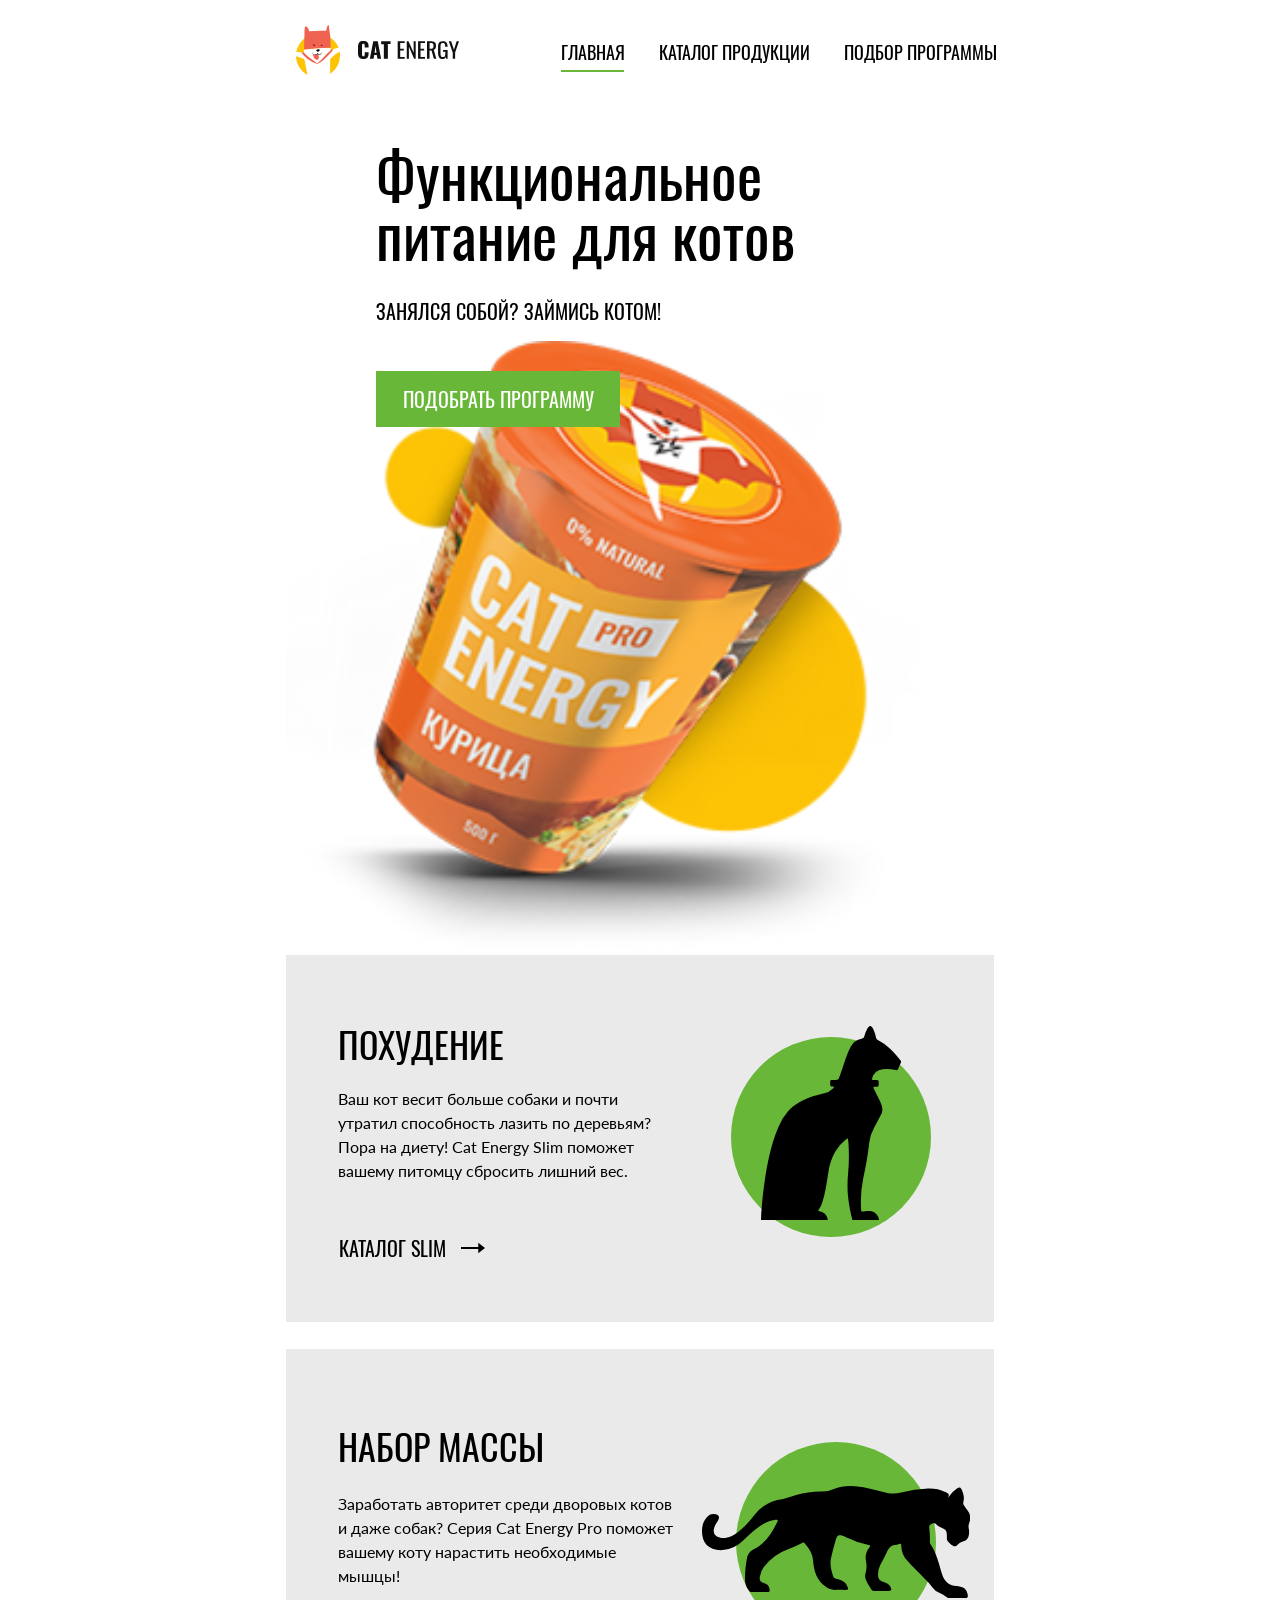
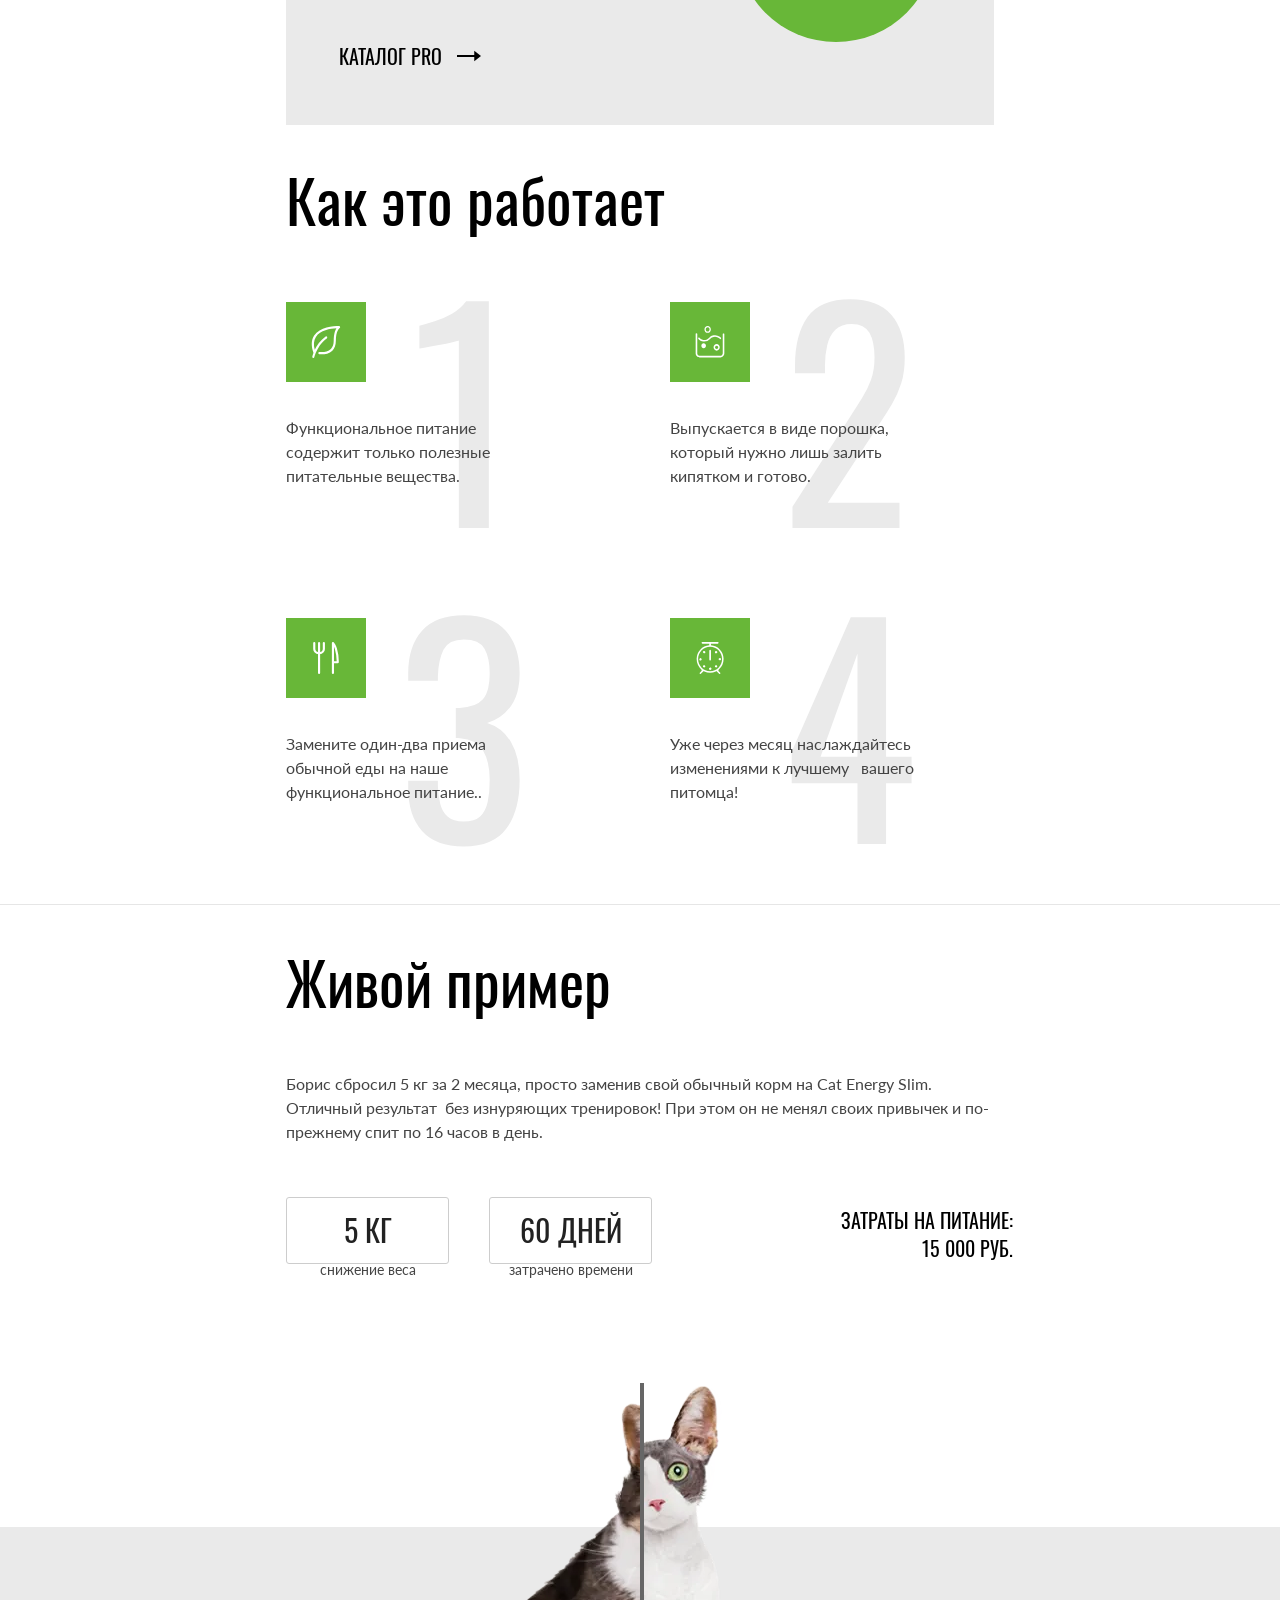
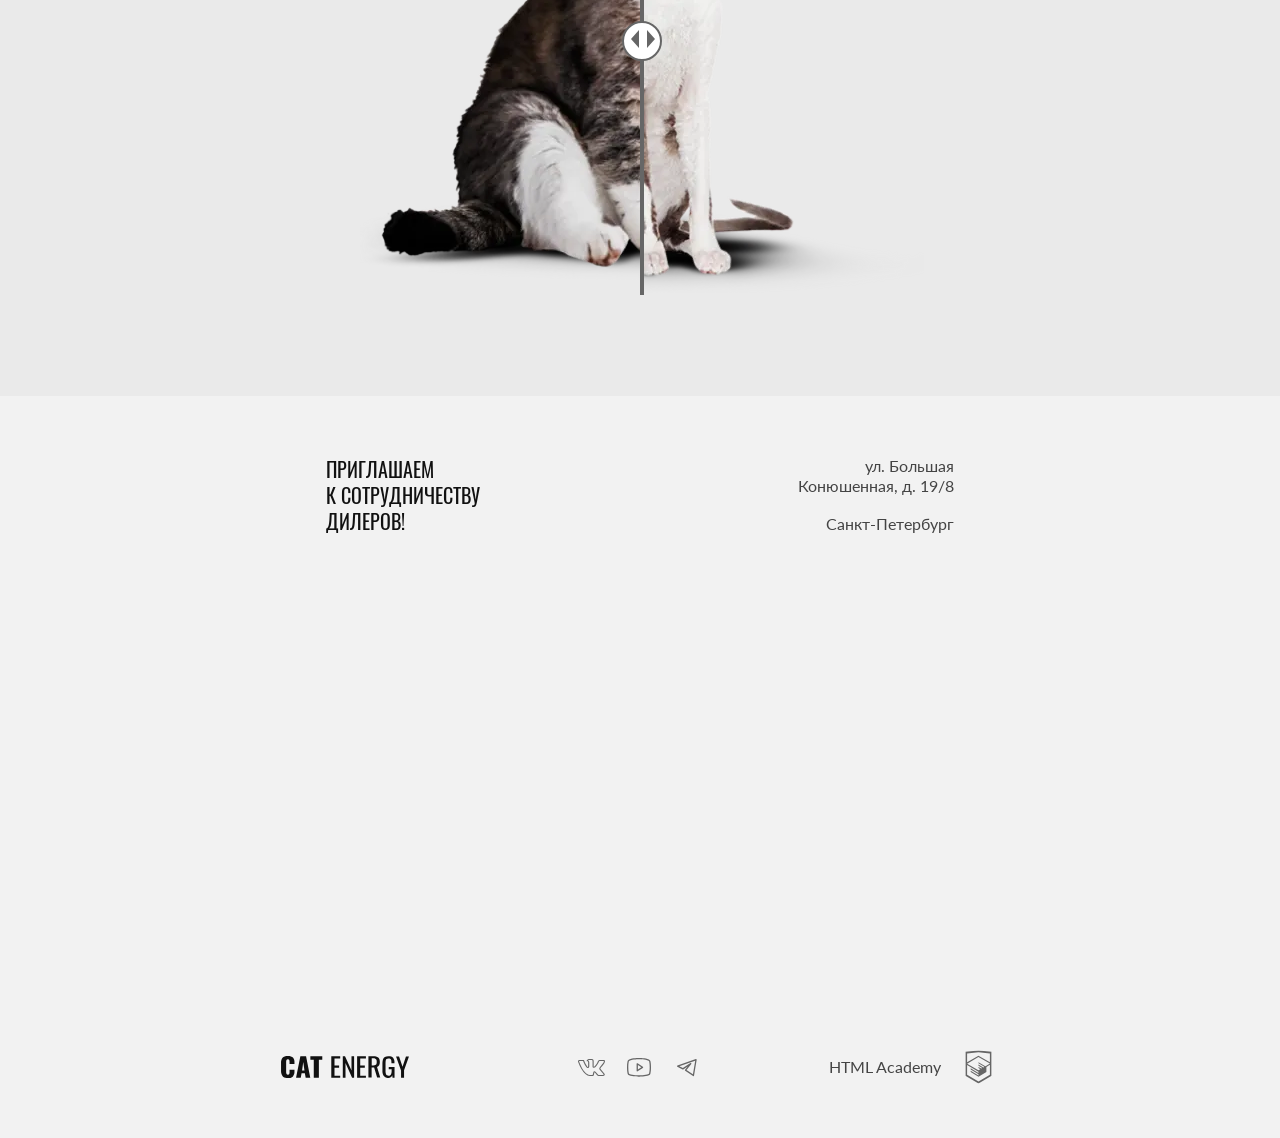
==== commit 3a16a01b: "Deploying to gh-pages from @ htmlacademy-adaptive/2410523-cat-energy-31@505c875066667958678fdd620209" ====
--- a/index.html
+++ b/index.html
@@ -1 +1 @@
-<!DOCTYPE html><html lang="ru"><head><meta charset="UTF-8"><title>Cat Energy</title><meta name="viewport" content="width=device-width,initial-scale=1"><link rel="stylesheet" href="styles/styles.css"><link rel="icon" href="favicon.ico"><!-- 32×32 --><link rel="icon" href="favicons/icon.svg" type="image/svg+xml"><link rel="apple-touch-icon" href="favicons/180.png"><!-- 180×180 --><link rel="icon" href="favicons/192.png"><!-- 192×192 --><link rel="icon" href="favicons/512.png"><!-- 512×512 --><link rel="manifest" href="manifest.webmanifest"><link rel="preload" href="fonts/lato/Lato-Regular.woff2" type="font/woff2" as="font" crossorigin="anonymous"><link rel="preload" href="fonts/oswald/oswaldregular.woff2" type="font/woff2" as="font" crossorigin="anonymous"><script src="scripts/index.js" defer="defer"></script></head><body><header class="header"><nav class="navigation wrapper"><a class="navigation__logo logo" href="index.html"><picture><source media="(min-width: 1440px)" width="70" height="59" type="image/svg+xml" srcset="images/logo/logo-desktop.svg"><source media="(min-width: 768px)" width="60" height="50" type="image/svg+xml" srcset="images/logo/logo-tablet.svg"><img class="logo__image" src="images/logo/logo-mobile.svg" width="33" height="38" alt="Логотип кота Energy"></picture><img class="logo__image-text" src="images/logo/logo-text.svg" width="101" height="18" alt="Логотип текст кот Energy"> </a><button class="navigation__open navigation__close" type="button"><span class="visually-hidden">Закрыть меню</span></button><div class="navigation__menu navigation__menu--close navigation__menu--open"><ul class="navigation__menu-list"><li class="navigation__menu-item"><a class="navigation__menu-link navigation__menu-link--current" href="#">Главная</a></li><li class="navigation__menu-item"><a class="navigation__menu-link" href="catalog.html">Каталог продукции</a></li><li class="navigation__menu-item"><a class="navigation__menu-link" href="#">Подбор программы</a></li></ul></div></nav></header><main class="main-wrapper"><section class="promo"><div class="promo__wrapper wrapper"><h1 class="promo__title title">Функциональное питание для котов</h1><p class="promo__description">Занялся собой? Займись котом!</p><picture><source media="(min-width: 1440px)" width="552" height="499" type="image/png" srcset="images/promo/promo-cat@1x.png, images/promo/promo-cat@2x.png 2x"><source media="(min-width: 768px)" width="709" height="609" type="image/png" srcset="images/promo/promo-cat-tablet@1x.png, images/promo/promo-cat-tablet@2x.png 2x"><img class="promo__image" src="images/promo/promo-cat-mobile@2x.png" width="280" height="270" srcset="images/promo/promo-cat-mobile@1x.png, images/promo/promo-cat-mobile@2x.png 2x" alt="Корм для котов с курицей"></picture><button class="promo__button button button--primary" type="button">Подобрать программу</button></div></section><section class="programs wrapper"><h2 class="visually-hidden">Програмы питания</h2><div class="programs__card programs__card--slim"><h3 class="programs__card-title title-h3">Похудение</h3><p class="programs__card-description">Ваш кот весит больше собаки и почти утратил способность лазить по деревьям? Пора на диету! Cat Energy Slim поможет вашему питомцу сбросить лишний вес.</p><a class="programs__card-link" href="catalog.html"><b>Каталог slim</b></a></div><div class="programs__card programs__card--set"><h3 class="programs__card-title title-h3">Набор массы</h3><p class="programs__card-description programs__card-description-set">Заработать авторитет среди дворовых котов и даже собак? Серия Cat Energy Pro поможет вашему коту нарастить необходимые мышцы!</p><a class="programs__card-link" href="catalog.html"><b>Каталог pro</b></a></div></section><section class="working wrapper"><h2 class="working__title title-h2">Как это работает</h2><ul class="working__list"><li class="working__item working__item--useful"><p class="working__item-text">Функциональное питание содержит только полезные питательные вещества.</p></li><li class="working__item working__item--powder"><p class="working__item-text">Выпускается в виде порошка, который нужно лишь залить кипятком и готово.</p></li><li class="working__item working__item--functional"><p class="working__item-text">Замените один-два приема обычной еды на наше функциональное питание..</p></li><li class="working__item working__item--upgrade"><p class="working__item-text">Уже через месяц наслаждайтесь изменениями к лучшему &nbsp; вашего питомца!</p></li></ul></section><section class="example"><h2 class="example__title title-h2">Живой пример</h2><p class="example__description">Борис сбросил 5 кг за 2 месяца, просто заменив свой обычный корм на Cat Energy Slim. Отличный результат&nbsp; без изнуряющих тренировок! При этом он не менял своих привычек и по-прежнему спит по 16 часов в день.</p><div class="example__list"><div class="example__item"><span class="example__item-title title-h3">5 кг</span> <span class="example__item-text">снижение веса</span></div><div class="example__item"><span class="example__item-title title-h3">60 дней</span> <span class="example__item-text">затрачено времени</span></div><p class="example__cash title-h3"><span>Затраты на питание:</span> <span>15 000 РУБ.</span></p></div><div class="example__slider slider"><picture><source media="(min-width:768px)" width="560" height="512" type="image/webp" srcset="images/slider/slider-image-1-tablet@1x.webp, images/slider/slider-image-1-tablet@2x.webp 2x"><source width="280" height="256" type="image/webp" srcset="images/slider/slider-image-1-mobile@1x.webp, images/slider/slider-image-1-mobile@2x.webp 2x"><source media="(min-width: 768px)" width="560" height="512" type="image/png" srcset="images/slider/slider-image-1-tablet@1x.png, images/slider/slider-image-1-tablet@2x.png 2x"><img class="example__slider-image slider__image slider__image--before" src="images/slider/slider-image-1-mobile@2x.png" srcset="images/slider/slider-image-1-mobile@1x.png, images/slider/slider-image-1-mobile@2x.png 2x" width="280" height="256" alt="Кот с лишнем весом"></picture><button class="example__button slider__button" type="button"><span class="visually-hidden">Кот изменят вес</span></button><picture><source media="(min-width:768px)" width="560" height="512" type="image/webp" srcset="images/slider/slider-image-2-tablet@1x.webp, images/slider/slider-image-2-tablet@2x.webp 2x"><source width="280" height="256" type="image/webp" srcset="images/slider/slider-image-2-mobile@1x.webp, images/slider/slider-image-2-mobile@2x.webp 2x"><source media="(min-width: 768px)" width="560" height="512" type="image/png" srcset="images/slider/slider-image-2-tablet@1x.png, images/slider/slider-image-2-tablet@2x.png 2x"><img class="example__slider-image slider__image slider__image--after" src="images/slider/slider-image-2-mobile@2x.png" srcset="images/slider/slider-image-2-mobile@1x.png, images/slider/slider-image-2-mobile@2x.png 2x" width="280" height="256" alt="Стройный кот"></picture></div></section><section class="contacts"><div class="contacts__wrapper wrapper"><h2 class="visually-hidden">Адрес для сотрудничества</h2><p class="contacts__description title-h3">приглашаем<br>к сотрудничеству<br>дилеров!</p><address class="contacts__text">ул. Большая<br>Конюшенная, д. 19/8<br><span>Санкт-Петербург</span></address></div><div class="contacts__map-iframe"><iframe src="https://www.google.com/maps/embed?pb=!1m18!1m12!1m3!1d1998.6037876728572!2d30.3204724767367!3d59.93871647491517!2m3!1f0!2f0!3f0!3m2!1i1024!2i768!4f13.1!3m3!1m2!1s0x4696310fca145cc1%3A0x42b32648d8238007!2z0JHQvtC70YzRiNCw0Y8g0JrQvtC90Y7RiNC10L3QvdCw0Y8g0YPQuy4sIDE5LzgsINCh0LDQvdC60YIt0J_QtdGC0LXRgNCx0YPRgNCzLCAxOTExODY!5e0!3m2!1sru!2sru!4v1716731097502!5m2!1sru!2sru" width="320" height="362" style="border:0;" allowfullscreen="" loading="lazy" referrerpolicy="no-referrer-when-downgrade"></iframe></div><noscript><picture><source media="(min-width: 1440px)" width="1440" height="400" type="image/png" srcset="images/map/map-desktop@1x.png, images/map/map-desktop@2x.png 2x"><source media="(min-width: 768px)" width="768" height="400" type="image/png" srcset="images/map/map-tablet@1x.png, images/map/map-tablet@2x.png 2x"><img class="contacts__map-image" src="images/map/map-mobile@2x.png" srcset="images/map/map-mobile@1x.png, images/map/map-mobile@2x.png 2x" width="320" height="362" alt="метка на карте для сотрудничества"></picture></noscript></section></main><footer class="footer"><div class="footer__wrapper wrapper"><a class="footer__logo" href="index.html"><img class="footer__logo-img" src="images/logo/logo-text.svg" width="128" height="24" alt="Логотип текст кот Energy"></a><ul class="socials"><li class="socials__item"><a class="socials__link socials__link--vk" href="#" target="_blank" rel="noreferrer noopener"><span class="visually-hidden">Вконтакте</span></a></li><li class="socials__item"><a class="socials__link socials__link--youtube" href="#" target="_blank" rel="noreferrer noopener"><span class="visually-hidden">Youtube</span></a></li><li class="socials__item"><a class="socials__link socials__link--tg" href="#" target="_blank" rel="noreferrer noopener"><span class="visually-hidden">телеграм</span></a></li></ul><a class="footer__developer" href="https://htmlacademy.ru/intensive/adaptive"><span class="footer__developer-text">HTML Academy</span></a></div></footer></body></html>+<!DOCTYPE html><html lang="ru"><head><meta charset="UTF-8"><title>Cat Energy</title><meta name="viewport" content="width=device-width,initial-scale=1"><link rel="stylesheet" href="styles/styles.css"><link rel="icon" href="favicon.ico"><link rel="icon" href="favicons/icon.svg" type="image/svg+xml"><link rel="apple-touch-icon" href="favicons/180.png"><link rel="icon" href="favicons/192.png"><link rel="icon" href="favicons/512.png"><link rel="manifest" href="manifest.webmanifest"><link rel="preload" href="fonts/lato/Lato-Regular.woff2" type="font/woff2" as="font" crossorigin="anonymous"><link rel="preload" href="fonts/oswald/oswaldregular.woff2" type="font/woff2" as="font" crossorigin="anonymous"><script src="scripts/index.js" defer="defer"></script></head><body><header class="header"><nav class="navigation wrapper"><a class="navigation__logo logo" href="index.html"><picture><source media="(min-width: 1440px)" width="70" height="59" type="image/svg+xml" srcset="images/logo/logo-desktop.svg"><source media="(min-width: 768px)" width="60" height="50" type="image/svg+xml" srcset="images/logo/logo-tablet.svg"><img class="logo__image" src="images/logo/logo-mobile.svg" width="33" height="38" alt="Логотип кота Energy"></picture><img class="logo__image-text" src="images/logo/logo-text.svg" width="101" height="18" alt="Логотип текст кот Energy"> </a><button class="navigation__button-open" type="button"><!-- navigation__button-close --> <span class="visually-hidden">Закрыть меню</span></button><div class="navigation__menu navigation__menu--close"><ul class="navigation__menu-list"><li class="navigation__menu-item"><a class="navigation__menu-link navigation__menu-link--current" href="#">Главная</a></li><li class="navigation__menu-item"><a class="navigation__menu-link" href="catalog.html">Каталог продукции</a></li><li class="navigation__menu-item"><a class="navigation__menu-link" href="#">Подбор программы</a></li></ul></div></nav></header><main class="main-wrapper"><section class="promo"><div class="promo__wrapper wrapper"><h1 class="promo__title title">Функциональное питание для котов</h1><p class="promo__description">Занялся собой? Займись котом!</p><picture><source media="(min-width: 1440px)" width="552" height="499" type="image/png" srcset="images/promo/promo-cat@1x.png, images/promo/promo-cat@2x.png 2x"><source media="(min-width: 768px)" width="709" height="609" type="image/png" srcset="images/promo/promo-cat-tablet@1x.png, images/promo/promo-cat-tablet@2x.png 2x"><img class="promo__image" src="images/promo/promo-cat-mobile@2x.png" width="280" height="270" srcset="images/promo/promo-cat-mobile@1x.png, images/promo/promo-cat-mobile@2x.png 2x" alt="Корм для котов с курицей"></picture><button class="promo__button button button--primary" type="button">Подобрать программу</button></div></section><section class="programs"><div class="programs__wrapper wrapper"><h2 class="visually-hidden">Програмы питания</h2><div class="programs__card programs__card--slim"><h3 class="programs__card-title title-h3">Похудение</h3><p class="programs__card-description">Ваш кот весит больше собаки и почти утратил способность лазить по деревьям? Пора на диету! Cat Energy Slim поможет вашему питомцу сбросить лишний вес.</p><a class="programs__card-link" href="catalog.html">Каталог slim</a></div><div class="programs__card programs__card--set"><h3 class="programs__card-title title-h3">Набор массы</h3><p class="programs__card-description programs__card-description-set">Заработать авторитет среди дворовых котов и даже собак? Серия Cat Energy Pro поможет вашему коту нарастить необходимые мышцы!</p><a class="programs__card-link" href="catalog.html">Каталог pro</a></div></div></section><section class="working"><div class="working__wrapper wrapper"><h2 class="working__title title-h2">Как это работает</h2><ul class="working__list"><li class="working__item working__item--useful"><p class="working__item-text">Функциональное питание содержит только полезные питательные вещества.</p></li><li class="working__item working__item--powder"><p class="working__item-text">Выпускается в виде порошка, который нужно лишь залить кипятком и готово.</p></li><li class="working__item working__item--functional"><p class="working__item-text">Замените один-два приема обычной еды на наше функциональное питание..</p></li><li class="working__item working__item--upgrade"><p class="working__item-text">Уже через месяц наслаждайтесь изменениями к лучшему &nbsp; вашего питомца!</p></li></ul></div></section><section class="example"><div class="example__wrapper wrapper"><h2 class="example__title title-h2">Живой пример</h2><p class="example__description">Борис сбросил 5 кг за 2 месяца, просто заменив свой обычный корм на Cat Energy Slim. Отличный результат&nbsp; без изнуряющих тренировок! При этом он не менял своих привычек и по-прежнему спит по 16 часов в день.</p><div class="example__list"><div class="example__item"><span class="example__item-title title-h3">5 кг</span> <span class="example__item-text">снижение веса</span></div><div class="example__item"><span class="example__item-title title-h3">60 дней</span> <span class="example__item-text">затрачено времени</span></div><p class="example__cash title-h3"><span>Затраты на питание:</span> <span>15 000 РУБ.</span></p></div><div class="example__slider slider"><picture><source media="(min-width:768px)" width="560" height="512" type="image/webp" srcset="images/slider/slider-image-1-tablet@1x.webp, images/slider/slider-image-1-tablet@2x.webp 2x"><source width="280" height="256" type="image/webp" srcset="images/slider/slider-image-1-mobile@1x.webp, images/slider/slider-image-1-mobile@2x.webp 2x"><source media="(min-width: 768px)" width="560" height="512" type="image/png" srcset="images/slider/slider-image-1-tablet@1x.png, images/slider/slider-image-1-tablet@2x.png 2x"><img class="example__slider-image slider__image slider__image--before" src="images/slider/slider-image-1-mobile@2x.png" srcset="images/slider/slider-image-1-mobile@1x.png, images/slider/slider-image-1-mobile@2x.png 2x" width="280" height="256" alt="Кот с лишнем весом"></picture><button class="example__button slider__button" type="button"><span class="visually-hidden">Кот изменят вес</span></button><picture><source media="(min-width:768px)" width="560" height="512" type="image/webp" srcset="images/slider/slider-image-2-tablet@1x.webp, images/slider/slider-image-2-tablet@2x.webp 2x"><source width="280" height="256" type="image/webp" srcset="images/slider/slider-image-2-mobile@1x.webp, images/slider/slider-image-2-mobile@2x.webp 2x"><source media="(min-width: 768px)" width="560" height="512" type="image/png" srcset="images/slider/slider-image-2-tablet@1x.png, images/slider/slider-image-2-tablet@2x.png 2x"><img class="example__slider-image slider__image slider__image--after" src="images/slider/slider-image-2-mobile@2x.png" srcset="images/slider/slider-image-2-mobile@1x.png, images/slider/slider-image-2-mobile@2x.png 2x" width="280" height="256" alt="Стройный кот"></picture></div></div></section><section class="contacts"><div class="contacts__wrapper wrapper"><div class="contacts__content"><h2 class="visually-hidden">Адрес для сотрудничества</h2><p class="contacts__description title-h3">приглашаем<br>к сотрудничеству<br>дилеров!</p><address class="contacts__text">ул. Большая<br>Конюшенная, д. 19/8<br><span>Санкт-Петербург</span></address></div></div><div class="contacts__map"><noscript><picture><source media="(min-width:1440px)" width="1440" height="400" type="image/webp" srcset="images/map/map-desktop@1x.webp, images/map/map-desktop@2x.webp 2x"><source media="(min-width: 768px)" width="768" height="400" type="image/webp" srcset="images/map/map-tablet@1x.webp, images/map/map-tablet@2x.webp 2x"><source width="320" height="362" type="image/webp" srcset="images/map/map-mobile@1x.webp, images/map/map-mobile@2x.webp 2x"><source media="(min-width: 1440px)" width="1440" height="400" type="image/png" srcset="images/map/map-desktop@1x.png, images/map/map-desktop@2x.png 2x"><source media="(min-width: 768px)" width="768" height="400" type="image/png" srcset="images/map/map-tablet@1x.png, images/map/map-tablet@2x.png 2x"><img class="contacts__map-image" src="images/map/map-mobile@2x.png" srcset="images/map/map-mobile@1x.png, images/map/map-mobile@2x.png 2x" width="320" height="362" alt="метка на карте для сотрудничества"></picture></noscript><iframe src="https://www.google.com/maps/embed?pb=!1m18!1m12!1m3!1d1998.6037876728572!2d30.3204724767367!3d59.93871647491517!2m3!1f0!2f0!3f0!3m2!1i1024!2i768!4f13.1!3m3!1m2!1s0x4696310fca145cc1%3A0x42b32648d8238007!2z0JHQvtC70YzRiNCw0Y8g0JrQvtC90Y7RiNC10L3QvdCw0Y8g0YPQuy4sIDE5LzgsINCh0LDQvdC60YIt0J_QtdGC0LXRgNCx0YPRgNCzLCAxOTExODY!5e0!3m2!1sru!2sru!4v1716731097502!5m2!1sru!2sru" width="320" height="362" style="border:0;" allowfullscreen="" loading="lazy" referrerpolicy="no-referrer-when-downgrade"></iframe></div></section></main><footer class="footer"><div class="footer__wrapper wrapper"><a class="footer__logo" href="index.html"><img class="footer__logo-img" src="images/logo/logo-text.svg" width="128" height="24" alt="Логотип текст кот Energy"></a><ul class="socials"><li class="socials__item"><a class="socials__link socials__link--vk" href="#" target="_blank" rel="noreferrer noopener"><span class="visually-hidden">Вконтакте</span></a></li><li class="socials__item"><a class="socials__link socials__link--youtube" href="#" target="_blank" rel="noreferrer noopener"><span class="visually-hidden">Youtube</span></a></li><li class="socials__item"><a class="socials__link socials__link--tg" href="#" target="_blank" rel="noreferrer noopener"><span class="visually-hidden">телеграм</span></a></li></ul><a class="footer__developer" href="https://htmlacademy.ru/intensive/adaptive"><span class="footer__developer-text">HTML Academy</span></a></div></footer></body></html>
--- a/styles/styles.css
+++ b/styles/styles.css
@@ -1 +1 @@
-@font-face{font-family:Lato;font-weight:400;font-style:normal;font-display:swap;src:url(../fonts/lato/Lato-Regular.woff2)format("woff2")}@font-face{font-family:Oswald;font-weight:400;font-style:normal;font-display:swap;src:url(../fonts/oswald/oswaldregular.woff2)format("woff2")}*,:before,:after{box-sizing:border-box;overflow-wrap:anywhere}html{height:100%}body{color:#444;background-color:#fff;width:100%;min-height:100%;margin:0 auto;font-family:Lato,Arial,sans-serif;font-size:14px;line-height:18px}@media (width>=768px){body{font-size:16px;line-height:24px}}a{text-decoration:none}img{object-fit:contain;max-width:100%;height:auto}source,picture{display:contents}iframe{width:100%;height:100%}.visually-hidden{white-space:nowrap;-webkit-clip-path:inset(100%);clip-path:inset(100%);clip:rect(0 0 0 0);border:0;width:1px;height:1px;margin:-1px;padding:0;position:absolute;overflow:hidden}.wrapper{width:100%;margin:0 auto;padding:0 20px}@media (width>=768px){.wrapper{max-width:768px;padding:0 30px}}@media (width>=1440px){.wrapper{max-width:1280px}}.button{text-transform:uppercase;text-align:center;cursor:pointer;border-style:none;min-width:169px;min-height:40px;padding:10px 20px;font-family:Oswald,Arial,sans-serif}@media (width>=768px){.button{font-size:16px;line-height:20px}}.button--primary{color:#fff;background-color:#68b738}.button--primary:hover{background-color:#5eaa2f}.button--primary:active{color:#ffffff4d;background-color:#5eaa2f}.button--primary:disabled{opacity:.3}.button--secondary{color:#444;background-color:#f2f2f2}.button--secondary:hover,.button--secondary:active{background-color:#ebebeb}.button--secondary:disabled{opacity:.3}.title-h2{color:#000;text-align:center;font-family:Oswald,Arial,sans-serif;font-size:24px;font-weight:400;line-height:24px}@media (width>=768px){.title-h2{font-size:60px;line-height:60px}}.title-h2--width-border:after{content:"";z-index:-1;background-color:#68b738;width:100vw;height:2px;display:block;position:absolute;top:50%;right:0;box-shadow:100vw 0 #68b738}.title-h3{text-align:center;color:#222;font-family:Oswald,Arial,sans-serif;font-weight:400}@media (width>=768px){.title-h3{font-size:20px;line-height:24px}}.header{min-width:320px;position:relative}@media (width>=1440px){.header{z-index:1;margin-top:31px;margin-left:auto;position:relative}}.navigation{flex-wrap:wrap;align-items:center;padding:12px 14px 12px 20px;display:flex}@media (width>=768px){.navigation{padding-top:25px;padding-bottom:30px}}@media (width>=1440px){.navigation{margin-bottom:20px}}.navigation__logo{align-items:center;gap:56px;display:flex}.navigation__logo:hover{opacity:.8}.navigation__logo:active{opacity:.6}@media (width>=768px){.navigation__logo{gap:0;margin-bottom:12px;padding:0 0 0 12px}}@media (width>=1440px){.navigation__logo{gap:11px;padding-left:14px}}.navigation__menu{text-transform:uppercase;text-align:center;min-width:100%;font-family:Oswald,Arial,sans-serif;font-size:18px;line-height:24px;display:block;position:absolute;top:100%;left:0}@media (width>=768px){.navigation__menu{align-items:center;min-width:436px;margin-left:auto;font-size:18px;position:static}}@media (width>=1440px){.navigation__menu{min-width:475px;margin-left:auto;position:static}}.navigation__menu--close{display:none}@media (width>=768px){.navigation__menu--close{display:flex}}@media (width<=767px){.navigation__menu--open{z-index:1;display:block}}.navigation__menu-list{background-color:#fff;flex-direction:column;width:100%;margin:0;padding:0;list-style:none;display:flex}@media (width<=767px){.navigation__menu-list{border-top:1px solid #e6e6e6;width:calc(100% + 10px)}}@media (width>=768px){.navigation__menu-list{flex-flow:wrap;gap:8px;min-width:436px;position:static}}@media (width>=1440px){.navigation__menu-list{background-color:#0000;max-width:520px;margin-left:auto}}.navigation__menu-item{padding:22px 30px 24px}@media (width<=767px){.navigation__menu-item{border-bottom:1px solid #e6e6e6;width:calc(100% + 10px);font-size:20px;line-height:20px}}@media (width>=768px){.navigation__menu-item{border:none;padding:0}}.navigation__menu-link{color:#000;cursor:pointer;padding:20px 30px 20px 9px}@media (width>=768px){.navigation__menu-link{padding:15px 13px;font-size:18px;line-height:24px;display:block}}@media (width>=1440px){.navigation__menu-link{color:#fff;font-size:20px;line-height:30px}}.navigation__menu-link:hover{opacity:.6}.navigation__menu-link:active{opacity:.3}.navigation__menu-link--dark{color:#000}@media (width>=768px){.navigation__menu-link--current:after{content:"";border-bottom:2px solid #68b738;width:calc(100% - 1px);padding-top:6px;display:block}.navigation__menu-link--current:after:hover{opacity:.6}.navigation__menu-link--current:after:active{opacity:.3}.navigation__menu-link--current-secondary:after{content:"";border-bottom:2px solid #68b738;width:calc(100% - 1px);padding-top:6px;display:block}}@media (width>=1440px){.navigation__menu-link--current:after{border-color:#fff}}.navigation__open{background-color:#0000;border:none;width:40px;height:40px;margin-left:auto;display:block}@media (width>=768px){.navigation__open{display:none}}.navigation__open:hover{opacity:.8}.navigation__open:active{opacity:.6}.navigation__open:before{content:"";cursor:pointer;background-color:#000;width:28px;height:24px;display:block;-webkit-mask-image:url(../icons/stack.svg#burger);mask-image:url(../icons/stack.svg#burger)}.navigation__close{background-color:#0000;border:none;width:40px;height:40px;margin-left:auto;display:block}@media (width>=768px){.navigation__close{display:none}}.navigation__close:before{content:"";cursor:pointer;background-color:#000;width:18px;height:18px;margin-left:auto;-webkit-mask-image:url(../icons/stack.svg#close);mask-image:url(../icons/stack.svg#close)}@media (width>=768px){.navigation__close:before{display:none}}.navigation__close:before:hover{opacity:.8}.navigation__close:before:active{opacity:.6}@media (width>=768px){.logo__image{width:60px;height:50px}.logo__image-text{margin-left:10px}}@media (width>=1440px){.logo__image-text{width:118px;height:21px}}.promo{background-repeat:no-repeat;background-size:auto 302px;margin-bottom:22px}@media (width>=768px) and (width<=1439px){.promo{color:#000;background-color:#fff;background-image:none;flex-direction:column;display:flex;position:relative}}@media (width>=1440px){.promo{background-size:auto 694px;padding-top:23px}}.promo:before{content:"";z-index:-1;background-image:-webkit-linear-gradient(#ffffffa1 0%,#68b738cc 0%),-webkit-image-set(url(../images/background/background-cat%20@2x.jpg) 2x type("image/jpg"),url(../images/background/background-cat%20@1x.jpg) 1x type("image/jpg"),url(../images/background/background-cat%20@1x.webp) 1x type("image/webp"),url(../images/background/background-cat%20@2x.webp) 2x type("image/webp")),-webkit-linear-gradient(#ffffffed 0%,#4f4e54 0%);background-image:linear-gradient(#ffffffa1 0%,#68b738cc 0%),image-set("../images/background/background-cat%20@2x.jpg" 2x type("image/jpg"),"../images/background/background-cat%20@1x.jpg" 1x type("image/jpg"),"../images/background/background-cat%20@1x.webp" 1x type("image/webp"),"../images/background/background-cat%20@2x.webp" 2x type("image/webp")),linear-gradient(#ffffffed 0%,#4f4e54 0%);background-position:top;background-repeat:no-repeat;background-size:auto 302px;width:100%;height:302px;display:block;position:absolute}@media (width>=768px) and (width<=1439px){.promo:before{background-image:none}}@media (width>=1440px){.promo:before{content:"";background-image:-webkit-linear-gradient(#ffffffa1 0%,#68b738cc 0%),-webkit-image-set(url(../images/background/cat-desktop@2x.jpg) 2x type("image/jpg"),url(../images/background/cat-desktop@1x.jpg) 1x type("image/jpg"),url(../images/background/cat-desktop@1x.webp) 1x type("image/webp"),url(../images/background/cat-desktop@2x.webp) 2x type("image/webp")),-webkit-linear-gradient(#ffffffed 0%,#4f4e54 0%);background-image:linear-gradient(#ffffffa1 0%,#68b738cc 0%),image-set("../images/background/cat-desktop@2x.jpg" 2x type("image/jpg"),"../images/background/cat-desktop@1x.jpg" 1x type("image/jpg"),"../images/background/cat-desktop@1x.webp" 1x type("image/webp"),"../images/background/cat-desktop@2x.webp" 2x type("image/webp")),linear-gradient(#ffffffed 0%,#4f4e54 0%);background-position:top;background-repeat:no-repeat;background-size:auto 694px;width:50%;height:694px;display:block;top:0;right:0}}@media (width>=768px){.promo__wrapper{flex-direction:column;max-width:768px;display:flex;position:relative}}@media (width>=1440px){.promo__wrapper{max-width:1220px}}.promo__title{text-align:center;color:#fff;order:-3;margin:0 0 25px;padding-top:27px;font-family:Oswald,Arial,sans-serif;font-size:36px;font-weight:400;line-height:36px}@media (width>=768px){.promo__title{color:#000;text-align:start;max-width:554px;margin:0 0 37px 70px;padding-left:20px;font-size:60px;line-height:60px}}@media (width>=1440px){.promo__title{margin-left:0;padding-left:50px;display:block}}.promo__description{color:#fff;text-transform:uppercase;text-align:center;order:-2;margin:0 0 28px;font-family:Oswald,Arial,sans-serif;font-size:14px;line-height:14px}@media (width>=768px){.promo__description{color:#000;text-align:start;margin:0 0 50px 70px;padding-left:20px;font-size:20px;line-height:20px}}@media (width>=1440px){.promo__description{margin-left:0;padding-left:50px}}.promo__image{margin:0 auto 3px;display:block}@media (width>=768px){.promo__image{z-index:2;max-width:-moz-fit-content;max-width:fit-content;height:609px;margin:-86px 0}}@media (width>=1440px){.promo__image{z-index:1;margin:0;position:absolute;bottom:-60%;left:37%}}.promo__button{min-width:100%;margin:0 auto;font-size:16px;line-height:20px;display:block}@media (width>=768px){.promo__button{z-index:4;order:-1;min-width:244px;margin-left:90px;padding:15px 10px;font-size:20px;line-height:26px}}@media (width>=1440px){.promo__button{margin-left:50px}}.programs{color:#000;background-color:#fff;flex-direction:column;margin:0 auto;display:flex}@media (width>=1440px){.programs{grid-template-columns:1fr 1fr;gap:80px;margin-top:189px;padding-top:82px;display:grid}}.programs__card{background-color:#eaeaea;grid-template-columns:75px 1fr;grid-template-areas:"before title""text text""link link";align-items:start;margin-bottom:20px;padding:6px 19px;display:grid;position:relative}@media (width>=768px) and (width<=1439px){.programs__card{grid-template-columns:340px 1fr;grid-template-areas:"title before""text before""link before";padding:71px 63px 43px 52px}}@media (width>=1440px){.programs__card{padding:40px 30px 56px 52px}}@media (width>=768px) and (width<=1439px){.programs__card--slim{margin-top:69px}}.programs__card--slim:before{content:"";background-image:url(../icons/stack.svg#cat-sitting);background-position:50%;background-repeat:no-repeat;grid-area:before;align-self:center;width:50px;height:53px;display:flex}@media (width>=768px){.programs__card--slim:before{width:200px;height:211px;margin-bottom:42px;margin-left:auto}}@media (width>=1440px){.programs__card--slim:before{width:100px;height:106px;margin-bottom:33px}}@media (width<=767px){.programs__card--set{padding:9px 21px 9px 12px}}@media (width>=768px) and (width<=1439px){.programs__card--set{margin-top:7px;padding:79px 27px 35px 52px}}.programs__card-description-text{min-width:227px;padding-left:7px}@media (width>=768px){.programs__card-description-text{max-width:382px;padding:0}}.programs__card--set:before{content:"";background-image:url(../icons/stack.svg#cat-stand);background-repeat:no-repeat;grid-area:before;align-self:center;width:67px;height:50px;padding:1px;display:block}@media (width>=768px){.programs__card--set:before{width:268px;height:200px;margin:14px 0 48px 24px}}@media (width>=1440px){.programs__card--set:before{width:134px;height:100px;margin:0 0 44px -19px}}.programs__card-title{color:#000;text-transform:uppercase;grid-area:title;justify-self:start;font-size:24px;line-height:37px}@media (width>=768px){.programs__card-title{text-transform:uppercase;margin-top:0;margin-bottom:13px;font-size:36px;line-height:36px}}@media (width>=1440px){.programs__card-title{margin:35px 0 0 86px}}.programs__card-description{grid-area:text;margin:6px 0 0}@media (width>=768px){.programs__card-description{margin-top:0;margin-bottom:38px}}@media (width>=1440px){.programs__card-description{max-width:455px;margin-bottom:25px;font-size:15px}}.programs__card-description:after{content:"";background-color:#d9d9d9;width:100%;height:1px;margin-top:23px;display:block}@media (width>=768px){.programs__card-description:after{display:none}}.programs__card-link{color:#000;text-align:center;text-transform:uppercase;grid-area:link;align-items:center;gap:15px;padding:17px 2px 13px;font-family:Oswald,Arial,sans-serif;font-size:16px;line-height:16px;display:flex}@media (width>=768px){.programs__card-link{padding:0 1px 4px;font-size:20px;line-height:30px}}.programs__card-link:hover:after{background-color:#000;width:32px;height:12px;transition:-webkit-mask-position 3s linear,mask-position 3s linear;display:block;-webkit-mask-image:url(../icons/stack.svg#cursor-hover);mask-image:url(../icons/stack.svg#cursor-hover);-webkit-mask-position:50%;mask-position:50%;-webkit-mask-repeat:no-repeat;mask-repeat:no-repeat}.programs__card-link:active{opacity:.3}.programs__card-link:after{content:"";background-color:#000;width:24px;height:12px;display:block;-webkit-mask-image:url(../icons/stack.svg#cursor);mask-image:url(../icons/stack.svg#cursor);-webkit-mask-position:50%;mask-position:50%;-webkit-mask-repeat:no-repeat;mask-repeat:no-repeat}@media (width>=768px) and (width<=1439px){.working{padding-bottom:8px;position:relative}.working:after{content:"";background-color:#e6e6e6;width:100vw;height:1px;display:block;position:absolute;bottom:0;overflow:hidden;box-shadow:-100vw 0 #e6e6e6}}.working__list{counter-reset:working 0;margin:0;padding:0 0 35px;list-style-type:none}@media (width>=768px){.working__list{grid-template-columns:1fr 1fr;gap:0 60px;display:grid}}@media (width>=1440px){.working__list{grid-template-columns:1fr 1fr 1fr 1fr;gap:77px}}.working__item{counter-increment:working 1;grid-template-columns:60px 1fr;align-items:center;gap:19px;padding:9px 0 12px;display:grid;position:relative}@media (width>=768px){.working__item{grid-template-columns:1fr 1fr;align-items:start;min-width:237px;margin-top:33px;padding:40px 0 57px;display:grid}}.working__item .working__item:nth-child(2n){margin-right:0}@media (width>=1440px){.working__item{margin-right:0}}.working__item:after{content:counter(working);z-index:-1;color:#eaeaea;width:100%;height:100%;font-family:Oswald,Arial,sans-serif;font-size:280px;line-height:280px;display:none;position:absolute;bottom:0;left:40%}@media (width>=768px){.working__item:after{justify-content:center;padding-left:32px;display:flex;left:0}}@media (width>=1440px){.working__item:after{margin-left:41px}}.working__item:before{content:"";background-color:#68b738;background-position:50%;background-repeat:no-repeat;background-size:30px 32px;width:60px;height:60px;display:block}@media (width>=768px){.working__item:before{width:80px;height:80px}}.working__item--useful:before{content:"";background-image:url(../icons/stack.svg#sheet)}.working__item--powder:before{content:"";background-image:url(../icons/stack.svg#powder);display:block}.working__item--functional:before{content:"";background-image:url(../icons/stack.svg#knife-fork);display:block}.working__item--upgrade:before{content:"";background-image:url(../icons/stack.svg#alarm);display:block}.working__title{text-align:start;margin-top:0;font-size:36px;line-height:40px}@media (width>=768px){.working__title{margin:24px 0 0;font-size:60px;line-height:60px}}@media (width>=1440px){.working__title{margin-top:20px;padding-top:30px}}.working__item-text{margin:0;display:flex}@media (width>=768px){.working__item-text{grid-column:1/3;max-width:245px;margin-top:15px}}@media (width>=1440px){.working__item-text{max-width:250px}}.example{background-color:#eaeaea;max-width:100%}@media (width>=768px){.example{background-image:linear-gradient(#fff 57%,#eaeaea 0%);padding:6px 0 61px}}@media (width>=1440px){.example{background-image:linear-gradient(#fff 26%,#eaeaea 0%);grid-template-columns:1fr 1fr;display:grid}}.example__title{color:#000;text-align:start;margin:0 0 20px;padding:25px 20px 20px;font-size:36px;line-height:40px}@media (width>=768px){.example__title{margin-bottom:61px;padding:40px 0 0 30px;font-size:60px;line-height:60px}}@media (width>=1440px){.example__title{background-color:#fff;max-width:369px;margin:0 0 137px 80px;padding-top:26px}}.example__list{grid-template-columns:1fr 1fr;padding:0 20px;display:grid}@media (width>=768px){.example__list{grid-template-columns:1fr 1fr 2fr;gap:10px;margin-bottom:105px;padding-left:30px}}@media (width>=1440px){.example__list{grid-column:1/2;grid-template-columns:33% 50%;gap:6px;margin-bottom:0;margin-left:80px}}.example__item{text-align:center;border:1px solid #cdcdcd;border-radius:3px;flex-direction:column;width:124px;margin-right:30px;display:flex}@media (width>=768px){.example__item{gap:10px;width:163px;position:relative}}.example__description{margin:0;padding:0 19px 20px}@media (width>=768px){.example__description{margin-bottom:33px;padding-left:30px;padding-right:28px}}@media (width>=1440px){.example__description{grid-column:1/2;max-width:490px;margin:0 0 35px 80px}}.example__item-title{text-transform:uppercase;padding:13px;font-size:24px;line-height:24px}@media (width>=768px){.example__item-title{font-size:30px;line-height:37px}}.example__item-text{text-align:center;background-color:#eaeaea;max-width:80px;margin:-10px auto -25px;padding:2px 10px 14px;font-size:12px;line-height:12px}@media (width>=768px){.example__item-text{background-color:#fff;max-width:179px;margin-bottom:-28px;font-size:14px;line-height:14px}}@media (width>=1440px){.example__item-text{background-color:#eaeaea;padding:2px 4px 9px}}.example__cash{color:#000;text-transform:uppercase;grid-column:1/3;max-width:255px;margin:10px 60px 10px auto;padding:22px 15px 10px;line-height:20px;display:block}@media (width>=768px) and (width<=1439px){.example__cash{text-align:end;flex-direction:column;grid-column:auto;gap:8px;margin-top:0;margin-left:auto;margin-right:0;padding:13px 11px 0;display:flex}}@media (width>=1440px){.example__cash{grid-column:1/3;gap:60px;max-width:384px;margin:35px 13px 0 -11px;display:flex}}@media (width>=768px){.example__cash-number{width:80px}}.example__slider{padding:0 26px 40px;position:relative}@media (width>=768px){.example__slider{margin:0 auto 40px;padding:0}}@media (width>=1440px){.example__slider{grid-area:2/2/-3/3}}.example__button{position:relative}.slider{aspect-ratio:280/256;grid-template-columns:50% auto 50%;width:min(100%,560px);display:grid;position:relative}@media (width>=1440px){.slider{margin:32px 0 22px 50px}}.slider__image{object-fit:cover;width:100%;height:100%;display:block;overflow:hidden}.slider__image--before{object-position:left}.slider__image--after{object-position:right}.slider__button{cursor:pointer;background-color:#666;border-style:none;width:4px;padding:0;display:block;position:relative}.slider__button:hover,.slider__button:hover:after{background-color:#68b738}.slider__button:hover:before{border-color:#68b738}.slider__button:active,.slider__button:active:before,.slider__button:active:after{opacity:.6}.slider__button:before{content:"";background-color:#fff;background-position:50%;border:2px solid #666;border-radius:50%;width:40px;height:40px;margin:-18px;display:block;position:absolute}.slider__button:after{content:"";background-color:#666;width:24px;height:18px;margin:-9px;display:block;-webkit-mask-image:url(../icons/stack.svg#slider-arrow);mask-image:url(../icons/stack.svg#slider-arrow);-webkit-mask-position:50%;mask-position:50%}.contacts{margin-bottom:0}@media (width>=1440px){.contacts{display:flex;position:relative}}.contacts__wrapper{grid-template-columns:1fr 1fr;align-items:center;padding:30px 22px 26px;display:grid}@media (width>=768px){.contacts__wrapper{justify-content:space-between;padding:60px 80px 62px 73px}}@media (width>=1440px){.contacts__wrapper{z-index:1;background-color:#fff;max-width:565px;position:relative;top:93px;right:324px}}.contacts__description{color:#111;text-transform:uppercase;text-align:start;margin:0;font-family:Oswald,Arial,sans-serif;font-size:16px;line-height:20px}@media (width>=768px){.contacts__description{text-align:start;font-size:20px;line-height:26px}}@media (width>=1440px){.contacts__description{padding-left:4px}}.contacts__text{color:#444;margin-left:auto;font-size:14px;font-style:normal;line-height:20px}@media (width>=768px){.contacts__text{text-align:end;flex-direction:column;justify-content:space-between;gap:18px;font-size:16px;display:flex}}@media (width>=1440px){.contacts__text{text-align:start;padding-left:41px}}.contacts__map-iframe{width:100%;height:362px}@media (width>=768px){.contacts__map-iframe{height:400px}}@media (width>=1440px){.contacts__map-iframe{position:absolute}}.contacts__map-image{width:100%;height:100%}.subscribe{color:#000;text-align:center;padding:40px 20px 39px;font-family:Oswald,Arial,sans-serif;font-size:16px;line-height:24px}@media (width>=768px){.subscribe{margin:48px auto 49px;padding:31px 31px 30px}}@media (width>=1440px){.subscribe{margin-top:0;margin-bottom:77px}}.subscribe__title{text-align:start;background-color:#fff;width:-moz-fit-content;width:fit-content;margin:0 0 32px;position:relative;box-shadow:40px 0 #fff}@media (width>=768px){.subscribe__title{margin:0 0 67px 40px;font-size:32px;line-height:32px;box-shadow:-40px 0 #fff,40px 0 #fff}}@media (width>=1440px){.subscribe__title{text-align:start;margin:0 0 72px;font-size:40px;line-height:40px}}.subscribe__description{margin-bottom:24px;font-weight:700}@media (width>=768px){.subscribe__description{max-width:600px;margin:0 auto 24px;font-size:24px;font-weight:400;line-height:32px}}@media (width>=1440px){.subscribe__description{min-width:700px}}.form__input{color:#444;text-transform:uppercase;border:1px solid #e7e7e7;width:100%;margin-bottom:16px;padding:11px 12px;font-family:Oswald,Arial,sans-serif;font-size:20px;line-height:30px}@media (width>=768px){.form__input{width:376px;margin:0;padding:10px}}@media (width>=1440px){.form__input{width:496px}}.form__input:hover{border-color:#cdcdcd}.form__input:focus,.form__input:focus-visible{border-color:#fff;outline:2px solid #444}.form__input::placeholder{opacity:0}.form__input:user-invalid{border-color:#fff;outline:2px solid #ff8282}.form__button{width:100%;padding:15px;font-size:20px;line-height:26px}@media (width>=768px){.form__button{width:256px;padding:15px}}.footer{background-color:#f2f2f2}.footer__wrapper{justify-items:center;gap:17px;padding:20px 0;display:grid}@media (width>=768px){.footer__wrapper{justify-content:center;align-items:center;gap:9px;padding:35px 15px;display:flex}}@media (width>=1440px){.footer__wrapper{padding:46px 30px 35px}}.footer__logo-img:hover{opacity:.8}.footer__logo-img:active{opacity:.3}.footer__developer{min-width:280px;padding-bottom:20px}@media (width>=768px){.footer__developer{justify-content:space-between;align-items:center;gap:5px;width:170px;padding-bottom:0;display:flex}}@media (width>=1440px){.footer__developer{display:block}}.footer__developer-text{color:#444;justify-content:space-between;align-items:center;font-size:16px;line-height:20px;display:flex}@media (width>=768px){.footer__developer-text{justify-content:space-between;align-items:center;min-width:163px;margin:0 0 0 42px;padding:0}}@media (width>=1440px){.footer__developer-text{justify-content:end;align-items:center;gap:24px;margin:0;padding:0}}.footer__developer-text:hover:after{background-color:#68b738}.footer__developer-text:active{opacity:.3}.footer__developer-text:after{content:"";background-color:#666;width:27px;height:34px;display:block;-webkit-mask-image:url(/icons/stack.svg#developer);mask-image:url(/icons/stack.svg#developer);-webkit-mask-position:50%;mask-position:50%;-webkit-mask-size:27px 34px;mask-size:27px 34px}.footer__logo{border-bottom:1px solid #d9d9d9;justify-content:center;min-width:280px;padding:20px 0;display:flex}@media (width>=768px){.footer__logo{border:none;padding:0}}@media (width>=1440px){.footer__logo{justify-content:start}}.footer__logo:hover{opacity:.8}.socials{border-bottom:1px solid #d9d9d9;justify-content:center;min-width:280px;margin:3px auto 0;padding:0 0 20px;list-style-type:none;display:flex}@media (width>=768px){.socials{border:none;max-width:150px;padding:25px 10px}}.socials:after{content:"";background-color:#d9d9d9;height:1px;display:block}.socials__item{margin-left:24px}.socials__item:nth-last-child(3n){margin-left:0}.socials__link{width:40px;height:40px}.socials__link:hover:after{background-color:#68b738}.socials__link:active:after{opacity:.3}.socials__link:after{content:"";background-color:#666;width:28px;height:22px;display:block}.socials__link--vk:after{-webkit-mask-image:url(../icons/stack.svg#vkontakte);mask-image:url(../icons/stack.svg#vkontakte)}.socials__link--youtube:after{-webkit-mask-image:url(../icons/stack.svg#youtube);mask-image:url(../icons/stack.svg#youtube)}.socials__link--tg:after{-webkit-mask-image:url(../icons/stack.svg#telegram);mask-image:url(../icons/stack.svg#telegram)}@media (width>=1440px){.catalog{margin-bottom:71px;padding-top:17px}}.catalog__title{color:#000;margin:0 0 20px;padding:28px 0 20px;font-family:Oswald,Arial,sans-serif;font-size:36px;font-weight:400;line-height:36px;position:relative}@media (width>=768px){.catalog__title{margin-bottom:70px;padding-top:24px;padding-bottom:24px;font-size:60px;line-height:60px}}@media (width>=1440px){.catalog__title{margin-bottom:89px;padding:0}}@media (width<=767px){.catalog__title:before{content:"";background-color:#ebebeb;width:100vw;height:1px;display:block;position:absolute;top:0;overflow:hidden;box-shadow:-100vw 0 #ebebeb}}.catalog__list{margin:0 0 24px;padding:0;list-style-type:none;position:relative}@media (width<=767px){.catalog__list:after{content:"";background-color:#ebebeb;width:100vw;height:1px;display:block;position:absolute;bottom:0;overflow:hidden;box-shadow:-100vw 0 #ebebeb}}@media (width>=768px){.catalog__list{flex-wrap:wrap;justify-content:center;gap:71px 60px;margin-bottom:72px;display:flex}}@media (width>=1440px){.catalog__list{flex-wrap:wrap;gap:73px 80px;display:flex}}.catalog__prices-title{color:#111;font-size:16px}.catalog__item{padding:23px 0 25px}@media (width>=768px){.catalog__item{width:324px;padding:0;position:relative}}@media (width>=1440px){.catalog__item{width:245px}}@media (width>=768px){.catalog__item:last-child:before{background-color:#fff}}.catalog__item-wrapper{grid-template-columns:1fr 1fr;display:grid}@media (width>=768px){.catalog__item-wrapper{grid-template-columns:1fr;padding:0 38px 16px}}@media (width>=1440px){.catalog__item-wrapper{width:170px;margin:0 auto 16px;padding:0}}.product-card{flex-direction:column;font-size:16px;line-height:20px;display:flex;position:relative}@media (width<=767px){.product-card:before{content:"";background-color:#ebebeb;width:100vw;height:1px;display:block;position:absolute;top:0;overflow:hidden;box-shadow:-100vw 0 #ebebeb}}@media (width>=768px){.product-card:not(:last-child){background-image:linear-gradient(#fff 14%,#f2f2f2 0%)}}.product-card--other{padding:80px 5px 27px 2px;position:relative}@media (width>=768px){.product-card--other{border:2px solid #f2f2f2;margin-top:70px;padding:24px 10px 24px 7px}}@media (width<=767px){.product-card--other:after{content:"";background-color:#ebebeb;width:100vw;height:1px;display:block;position:absolute;top:0;overflow:hidden;box-shadow:-100vw 0 #ebebeb}}.product-card--other:before{content:"";background-color:#0000;background-image:url(../icons/stack.svg#plus);width:30px;height:30px;margin:25px 122px;display:block}@media (width>=768px){.product-card--other:before{width:60px;height:60px;margin-bottom:51px}}@media (width>=1440px){.product-card--other:before{margin-bottom:40px;margin-left:84px;margin-right:84px}}.product-card__title{color:#222;text-transform:uppercase;max-width:210px;margin:0 auto;font-family:Oswald,Arial,sans-serif;display:block}@media (width>=768px){.product-card__title{max-width:135px;margin-left:48px}}@media (width>=1440px){.product-card__title{margin:0 0 2px 19px}}@media (width>=768px){.product-card__link{margin:0 auto 20px;display:block}}@media (width>=1440px){.product-card__link{margin-bottom:10px}}.product-card__link:hover{opacity:.6}.product-card__link:active{opacity:.3}.product-card__link--title{text-transform:uppercase;text-align:start;max-width:72px;display:block}@media (width>=768px){.product-card__link--title{text-align:center;max-width:132px}}.product-card__button{width:280px;height:41px;padding-top:13px;padding-bottom:13px;display:inline-block}@media (width>=768px){.product-card__button{width:250px;margin-bottom:40px;margin-left:37px}}@media (width>=1440px){.product-card__button{width:170px}}.product-card__button-other{text-align:center;margin:4px 0 0;padding-left:14px}@media (width>=768px){.product-card__button-other{padding-left:10px;padding-right:10px}}.product-card__image{display:block}@media (width>=768px){.product-card__image{margin:0 auto 2px}}.product-card__image:hover{opacity:.6}.product-card__image:active{opacity:.3}@media (width>=768px){.product-card__informs{margin-top:9px}}@media (width>=1440px){.product-card__informs{margin-top:26px}}.product-card__inform{grid-template-columns:1fr 1fr;font-size:12px;line-height:16px;display:grid}@media (width>=768px){.product-card__inform{font-size:inherit;line-height:inherit;margin-bottom:9px}}@media (width>=1440px){.product-card__inform{margin-bottom:7px}}@media (width>=768px){.product-card__inform:after{content:"";border-bottom:1px solid #cdcdcd;width:200%;padding-top:2px;display:block}}@media (width>=1440px){.product-card__inform:after{padding-top:5px}}.product-card__inform-text{margin:0}.product-card__inform-value{text-align:end;margin:0}.product-card__text{text-align:center;grid-column:1/-1;max-width:275px;margin-top:10px;font-size:12px;line-height:16px}@media (width>=768px){.product-card__text{min-width:170px;font-size:16px;line-height:18px}.product-card__text--other{margin:13px 10px 64px;padding:10px 29px 10px 10px}}@media (width>=1440px){.product-card__text--other{min-width:205px;margin:13px -9px 74px;padding:10px 20px 10px 7px}.subproducts{margin-bottom:46px}}.subproducts__title{background-color:#fff;width:-moz-fit-content;width:fit-content;margin-top:0;margin-bottom:36px;position:relative;box-shadow:40px 0 #fff}@media (width>=768px){.subproducts__title{margin-bottom:82px;margin-left:40px;font-size:32px;line-height:32px;box-shadow:-40px 0 #fff,40px 0 #fff}}@media (width>=1440px){.subproducts__title{text-align:start;margin-bottom:79px;margin-left:0;font-size:40px;line-height:40px}}.subproducts__item{padding:15px 0 18px;font-size:14px;line-height:14px;position:relative}@media (width<=767px){.subproducts__item:before{content:"";background-color:#cdcdcd;width:100%;height:1px;display:block;position:absolute;top:0}}@media (width>=768px){.subproducts__item{grid-template-columns:1fr 1fr;display:grid}.subproducts__item:not(:first-child){padding-top:9px}.subproducts__item:last-child{padding-bottom:0}}@media (width>=1440px){.subproducts__item{grid-template-columns:1fr auto 1fr;align-items:baseline;row-gap:15px}.subproducts__item:not(:first-child){padding-top:0;padding-bottom:15px}}@media (width>=768px){.subproducts__item:not(:last-child):after{content:"";border-bottom:1px solid #cdcdcd;width:calc(200% + 38px);display:block;box-shadow:-38px 0 #cdcdcd}}@media (width>=1440px){.subproducts__item:not(:last-child):after{box-shadow:none;width:300%}}.subproducts__link{color:#222;text-transform:uppercase;text-align:start;padding-bottom:12px;font-size:16px;font-weight:700;line-height:16px;display:block}@media (width>=768px){.subproducts__link{text-align:start;font-size:20px;line-height:20px}}.subproducts__list{color:#222;text-align:start;margin-top:12px;margin-bottom:13px;padding:0;font-size:16px;font-weight:700;list-style-type:none}@media (width>=768px) and (width<=1439px){.subproducts__list{border:1px solid #cdcdcd;padding:10px 38px 1px}}@media (width>=1440px){.subproducts__list{border-top:1px solid #cdcdcd;border-bottom:1px solid #cdcdcd;width:896px;margin-top:0;display:block}}.subproducts__button{width:280px;padding-top:13px;padding-bottom:13px;font-size:16px;font-weight:400;display:block}@media (width>=768px){.subproducts__button{grid-column:1/3;width:100%;margin-bottom:26px;padding-top:12px;padding-bottom:9px}}@media (width>=1440px){.subproducts__button{text-align:center;grid-column:3/4;width:244px;height:40px;margin-bottom:0;margin-left:auto;padding:10px}.subproducts__wrapper{grid-template-columns:2fr 1fr;display:grid}}.subproducts__part-wrapper{color:#444;justify-content:space-between;margin-bottom:15px;font-size:14px;font-weight:400;line-height:14px;display:flex}@media (width>=768px){.subproducts__part-wrapper{color:#444;margin-bottom:18px;margin-left:auto;padding:3px;font-size:16px;line-height:20px}}@media (width>=1440px){.subproducts__part-wrapper{min-width:339px;margin:0;padding-left:48px;padding-right:8px}}.subproducts__part-item{margin:0}@media (width>=768px){.subproducts__part-item{text-align:end}}.subproducts__part-price{margin:0}@media (width>=768px){.subproducts__part-price{max-width:50px;margin-left:49px}}.gift{color:#000;background-image:-webkit-linear-gradient(270deg,#68b738d9,#68b738d9),-webkit-image-set(url(../images/background/background-cat-2-mob@1x.jpg) 1x type("image/jpg"),url(../images/background/background-cat-2-mob@2x.jpg) 2x type("image/jpg"),url(../images/background/background-cat-2-desktop@1x.webp) 1x type("image/webp"),url(../images/background/background-cat-2-mob@2x.webp) 2x type("image/webp"));background-image:linear-gradient(270deg,#68b738d9,#68b738d9),image-set("../images/background/background-cat-2-mob@1x.jpg" 1x type("image/jpg"),"../images/background/background-cat-2-mob@2x.jpg" 2x type("image/jpg"),"../images/background/background-cat-2-desktop@1x.webp" 1x type("image/webp"),"../images/background/background-cat-2-mob@2x.webp" 2x type("image/webp"));background-repeat:no-repeat;background-size:auto 290px;width:100%;height:290px;margin-top:35px;padding:18px 10px;font-size:20px;line-height:16px;display:block}@media (width>=768px){.gift{background-image:-webkit-linear-gradient(270deg,#68b738d9,#68b738d9),-webkit-image-set(url(../images/background/background-cat-2-tabl@1x.jpg) 1x type("image/jpg"),url(../images/background/background-cat-2-tabl@2x.jpg) 2x type("image/jpg"),url(../images/background/background-cat-2-tabl@1x.webp) 1x type("image/webp"),url(../images/background/background-cat-2-tabl@2x.webp) 2x type("image/webp"));background-image:linear-gradient(270deg,#68b738d9,#68b738d9),image-set("../images/background/background-cat-2-tabl@1x.jpg" 1x type("image/jpg"),"../images/background/background-cat-2-tabl@2x.jpg" 2x type("image/jpg"),"../images/background/background-cat-2-tabl@1x.webp" 1x type("image/webp"),"../images/background/background-cat-2-tabl@2x.webp" 2x type("image/webp"));background-size:auto 200px;height:200px;margin-top:70px;padding-top:51px;padding-bottom:51px}}@media (width>=1440px){.gift{background-image:-webkit-linear-gradient(270deg,#68b738d9,#68b738d9),-webkit-image-set(url(../images/background/background-cat-2-desktop@2x.jpg) 2x type("image/jpg"),url(../images/background/background-cat-2-desktop@1x.jpg) 2x type("image/jpg"),url(../images/background/background-cat-2-desktop@1x.webp) 1x type("image/webp"),url(../images/background/background-cat-2-desktop@2x.webp) 2x type("image/webp"));background-image:linear-gradient(270deg,#68b738d9,#68b738d9),image-set("../images/background/background-cat-2-desktop@2x.jpg" 2x type("image/jpg"),"../images/background/background-cat-2-desktop@1x.jpg" 2x type("image/jpg"),"../images/background/background-cat-2-desktop@1x.webp" 1x type("image/webp"),"../images/background/background-cat-2-desktop@2x.webp" 2x type("image/webp"));background-size:auto 100%;width:245px;height:94%;margin-top:0;margin-left:auto}}.gift-description{text-align:center;color:#fff;max-width:262px;margin:0;padding:10px 20px;font-size:16px;line-height:20px}@media (width>=768px) and (width<=1439px){.gift-description{text-align:start;justify-content:space-between;align-items:center;max-width:592px;display:flex}}@media (width>=1440px){.gift-description{display:block}}.gift-description:before{content:"";background-image:url(../icons/stack.svg#gift);width:78px;height:80px;margin:32px auto 48px;display:block}@media (width>=768px){.gift-description:before{background-position:0;margin:0 0 0 48px}}@media (width>=1440px){.gift-description:before{margin:0 0 44px 55px}}+@font-face{font-family:Lato;font-weight:400;font-style:normal;font-display:swap;src:url(../fonts/lato/Lato-Regular.woff2)format("woff2")}@font-face{font-family:Oswald;font-weight:400;font-style:normal;font-display:swap;src:url(../fonts/oswald/oswaldregular.woff2)format("woff2")}*,:before,:after{box-sizing:border-box;overflow-wrap:anywhere}html{height:100%}body{color:#444;background-color:#fff;width:100%;min-height:100%;margin:0 auto;font-family:Lato,Arial,sans-serif;font-size:14px;line-height:18px}@media (width>=768px){body{font-size:16px;line-height:24px}}a{text-decoration:none}img{object-fit:contain;max-width:100%;height:auto}source,picture{display:contents}iframe{width:100%;min-height:100%}.visually-hidden{white-space:nowrap;-webkit-clip-path:inset(100%);clip-path:inset(100%);clip:rect(0 0 0 0);border:0;width:1px;height:1px;margin:-1px;padding:0;position:absolute;overflow:hidden}.wrapper{width:100%;margin:0 auto;padding:0 20px}@media (width>=768px){.wrapper{max-width:768px;padding:0 30px}}@media (width>=1440px){.wrapper{max-width:1280px}}.button{text-transform:uppercase;text-align:center;cursor:pointer;border-style:none;min-width:169px;min-height:40px;padding:10px 20px;font-family:Oswald,Arial,sans-serif}@media (width>=768px){.button{font-size:16px;line-height:20px}}.button--primary{color:#fff;background-color:#68b738}.button--primary:hover{background-color:#5eaa2f}.button--primary:active{color:#ffffff4d;background-color:#5eaa2f}.button--primary:disabled{opacity:.3}.button--secondary{color:#444;background-color:#f2f2f2}.button--secondary:hover,.button--secondary:active{background-color:#ebebeb}.button--secondary:disabled{opacity:.3}.title-h2{color:#000;text-align:center;font-family:Oswald,Arial,sans-serif;font-size:24px;font-weight:400;line-height:24px}@media (width>=768px){.title-h2{font-size:60px;line-height:60px}}.title-h2--width-border:after{content:"";z-index:-1;background-color:#68b738;width:100vw;height:2px;display:block;position:absolute;top:50%;right:0;overflow:hidden;box-shadow:100vw 0 #68b738}.title-h3{text-align:center;color:#222;font-family:Oswald,Arial,sans-serif;font-weight:400}@media (width>=768px){.title-h3{font-size:20px;line-height:24px}}.header{min-width:320px;position:relative}@media (width>=1440px){.header{z-index:1;margin-top:31px;margin-left:auto;position:relative}}.navigation{flex-wrap:wrap;align-items:center;padding:12px 14px 12px 20px;display:flex}@media (width>=768px){.navigation{padding-top:25px;padding-bottom:30px}}@media (width>=1440px){.navigation{margin-bottom:20px}}.navigation__logo{align-items:center;gap:56px;display:flex}.navigation__logo:hover{opacity:.8}.navigation__logo:active{opacity:.6}@media (width>=768px){.navigation__logo{gap:0;margin-bottom:12px;padding:0 0 0 12px}}@media (width>=1440px){.navigation__logo{gap:11px;padding-left:14px}}.navigation__menu{text-transform:uppercase;text-align:center;z-index:1;min-width:100%;font-family:Oswald,Arial,sans-serif;font-size:18px;line-height:24px;display:block;position:absolute;top:100%;left:0}@media (width<=767px){.navigation__menu .navigation__button--open+.navigation__menu{display:none}}@media (width>=768px){.navigation__menu{align-items:center;min-width:436px;margin-left:auto;font-size:18px;position:static}}@media (width>=1440px){.navigation__menu{min-width:475px;margin-left:auto;position:static}}.navigation__menu--close{display:none}@media (width>=768px){.navigation__menu--close{display:flex}}.navigation__menu-list{background-color:#fff;flex-direction:column;width:100%;margin:0;padding:0;list-style:none;display:flex}@media (width<=767px){.navigation__menu-list{border-top:1px solid #e6e6e6;width:calc(100% + 10px)}}@media (width>=768px){.navigation__menu-list{flex-flow:wrap;gap:8px;min-width:436px;position:static}}@media (width>=1440px){.navigation__menu-list{background-color:#0000;max-width:520px;margin-left:auto}}.navigation__menu-item{padding:22px 30px 24px}@media (width<=767px){.navigation__menu-item{border-bottom:1px solid #e6e6e6;width:calc(100% + 10px);font-size:20px;line-height:20px}}@media (width>=768px){.navigation__menu-item{border:none;padding:0}}.navigation__menu-link{color:#000;cursor:pointer;padding:20px 30px 20px 9px}@media (width>=768px){.navigation__menu-link{padding:15px 13px;font-size:18px;line-height:24px;display:block}}@media (width>=1440px){.navigation__menu-link{color:#fff;font-size:20px;line-height:30px}}.navigation__menu-link:hover{opacity:.6}.navigation__menu-link:active{opacity:.3}.navigation__menu-link--dark{color:#000}@media (width>=768px){.navigation__menu-link--current:after{content:"";border-bottom:2px solid #68b738;width:calc(100% - 1px);padding-top:6px;display:block}.navigation__menu-link--current:after:hover{opacity:.6}.navigation__menu-link--current:after:active{opacity:.3}.navigation__menu-link--current-secondary:after{content:"";border-bottom:2px solid #68b738;width:calc(100% - 1px);padding-top:6px;display:block}}@media (width>=1440px){.navigation__menu-link--current:after{border-color:#fff}}.navigation__button-open{background-color:#0000;border:none;width:40px;height:40px;margin-left:auto;display:block}@media (width>=768px){.navigation__button-open{display:none}}.navigation__button-open:hover{opacity:.8}.navigation__button-open:active{opacity:.6}.navigation__button-open:before{content:"";cursor:pointer;background-color:#000;width:28px;height:24px;display:block;-webkit-mask-image:url(../icons/stack.svg#burger);mask-image:url(../icons/stack.svg#burger)}.navigation__button-close{background-color:#0000;border:none;width:40px;height:40px;margin-left:auto;display:block}@media (width>=768px){.navigation__button-close{display:none}}.navigation__button-close:before{content:"";cursor:pointer;background-color:#000;width:18px;height:18px;margin-left:auto;-webkit-mask-image:url(../icons/stack.svg#close);mask-image:url(../icons/stack.svg#close)}@media (width>=768px){.navigation__button-close:before{display:none}}.navigation__button-close:before:hover{opacity:.8}.navigation__button-close:before:active{opacity:.6}@media (width>=768px){.logo__image{width:60px;height:50px}.logo__image-text{margin-left:10px}}@media (width>=1440px){.logo__image-text{width:118px;height:21px}}.promo{background-repeat:no-repeat;background-size:auto 302px;margin-bottom:22px}@media (width>=768px) and (width<=1439px){.promo{color:#000;background-color:#fff;background-image:none;flex-direction:column;display:flex;position:relative}}@media (width>=1440px){.promo{background-size:auto 694px;padding-top:23px}}.promo:before{content:"";z-index:-1;background-image:-webkit-linear-gradient(#ffffffa1 0%,#68b738cc 0%),-webkit-image-set(url(../images/background/background-cat%20@2x.jpg) 2x type("image/jpg"),url(../images/background/background-cat%20@1x.jpg) 1x type("image/jpg"),url(../images/background/background-cat%20@1x.webp) 1x type("image/webp"),url(../images/background/background-cat%20@2x.webp) 2x type("image/webp")),-webkit-linear-gradient(#ffffffed 0%,#4f4e54 0%);background-image:linear-gradient(#ffffffa1 0%,#68b738cc 0%),image-set("../images/background/background-cat%20@2x.jpg" 2x type("image/jpg"),"../images/background/background-cat%20@1x.jpg" 1x type("image/jpg"),"../images/background/background-cat%20@1x.webp" 1x type("image/webp"),"../images/background/background-cat%20@2x.webp" 2x type("image/webp")),linear-gradient(#ffffffed 0%,#4f4e54 0%);background-position:top;background-repeat:no-repeat;background-size:auto 302px;width:100%;height:302px;display:block;position:absolute}@media (width>=768px) and (width<=1439px){.promo:before{background-image:none}}@media (width>=1440px){.promo:before{content:"";background-image:-webkit-linear-gradient(#ffffffa1 0%,#68b738cc 0%),-webkit-image-set(url(../images/background/cat-desktop@2x.jpg) 2x type("image/jpg"),url(../images/background/cat-desktop@1x.jpg) 1x type("image/jpg"),url(../images/background/cat-desktop@1x.webp) 1x type("image/webp"),url(../images/background/cat-desktop@2x.webp) 2x type("image/webp")),-webkit-linear-gradient(#ffffffed 0%,#4f4e54 0%);background-image:linear-gradient(#ffffffa1 0%,#68b738cc 0%),image-set("../images/background/cat-desktop@2x.jpg" 2x type("image/jpg"),"../images/background/cat-desktop@1x.jpg" 1x type("image/jpg"),"../images/background/cat-desktop@1x.webp" 1x type("image/webp"),"../images/background/cat-desktop@2x.webp" 2x type("image/webp")),linear-gradient(#ffffffed 0%,#4f4e54 0%);background-position:top;background-repeat:no-repeat;background-size:auto 694px;width:50%;height:694px;display:block;top:0;right:0}}@media (width>=768px){.promo__wrapper{flex-direction:column;max-width:768px;display:flex;position:relative}}@media (width>=1440px){.promo__wrapper{max-width:1220px}}.promo__title{text-align:center;color:#fff;order:-3;margin:0 0 25px;padding-top:27px;font-family:Oswald,Arial,sans-serif;font-size:36px;font-weight:400;line-height:36px}@media (width>=768px){.promo__title{color:#000;text-align:start;max-width:554px;margin:0 0 37px 70px;padding-left:20px;font-size:60px;line-height:60px}}@media (width>=1440px){.promo__title{margin-left:0;padding-left:50px;display:block}}.promo__description{color:#fff;text-transform:uppercase;text-align:center;order:-2;margin:0 0 28px;font-family:Oswald,Arial,sans-serif;font-size:14px;line-height:14px}@media (width>=768px){.promo__description{color:#000;text-align:start;margin:0 0 50px 70px;padding-left:20px;font-size:20px;line-height:20px}}@media (width>=1440px){.promo__description{margin-left:0;padding-left:50px}}.promo__image{margin:0 auto 3px;display:block}@media (width>=768px){.promo__image{z-index:2;max-width:-moz-fit-content;max-width:fit-content;height:609px;margin:-86px 0}}@media (width>=1440px){.promo__image{z-index:1;margin:0;position:absolute;bottom:-60%;left:37%}}.promo__button{min-width:100%;margin:0 auto;font-size:16px;line-height:20px;display:block}@media (width>=768px){.promo__button{z-index:4;order:-1;min-width:244px;margin-left:90px;padding:15px 10px;font-size:20px;line-height:26px}}@media (width>=1440px){.promo__button{margin-left:50px}}.programs__wrapper{color:#000;background-color:#fff;flex-direction:column;margin:0 auto;display:flex}@media (width>=1440px){.programs__wrapper{grid-template-columns:1fr 1fr;gap:80px;margin-top:189px;padding-top:82px;display:grid}}.programs__card{background-color:#eaeaea;grid-template-columns:75px 1fr;grid-template-areas:"before title""text text""link link";align-items:start;margin-bottom:20px;padding:6px 19px;display:grid;position:relative}@media (width>=768px) and (width<=1439px){.programs__card{grid-template-columns:340px 1fr;grid-template-areas:"title before""text before""link before";padding:71px 63px 43px 52px}}@media (width>=1440px){.programs__card{padding:40px 30px 56px 52px}}@media (width>=768px) and (width<=1439px){.programs__card--slim{margin-top:69px}}.programs__card--slim:before{content:"";background-image:url(../icons/stack.svg#cat-sitting);background-position:50%;background-repeat:no-repeat;grid-area:before;align-self:center;width:50px;height:53px;display:flex}@media (width>=768px){.programs__card--slim:before{width:200px;height:211px;margin-bottom:42px;margin-left:auto}}@media (width>=1440px){.programs__card--slim:before{width:100px;height:106px;margin-bottom:33px}}@media (width<=767px){.programs__card--set{padding:9px 21px 9px 20px}}@media (width>=768px) and (width<=1439px){.programs__card--set{margin-top:7px;padding:79px 27px 35px 52px}}.programs__card-description-text{min-width:227px;padding-left:7px}@media (width>=768px){.programs__card-description-text{max-width:382px;padding:0}}.programs__card--set:before{content:"";background-image:url(../icons/stack.svg#cat-stand);background-repeat:no-repeat;grid-area:before;align-self:center;width:67px;height:50px;padding:1px;display:block}@media (width>=768px){.programs__card--set:before{width:268px;height:200px;margin:14px 0 48px 24px}}@media (width>=1440px){.programs__card--set:before{width:134px;height:100px;margin:0 0 44px -19px}}.programs__card-title{color:#000;text-transform:uppercase;grid-area:title;justify-self:start;font-size:24px;line-height:37px}@media (width>=768px){.programs__card-title{text-transform:uppercase;margin-top:0;margin-bottom:13px;font-size:36px;line-height:36px}}@media (width>=1440px){.programs__card-title{margin:35px 0 0 86px}}.programs__card-description{grid-area:text;margin:6px 0 0}@media (width>=768px){.programs__card-description{margin-top:0;margin-bottom:38px}}@media (width>=1440px){.programs__card-description{max-width:455px;margin-bottom:25px;font-size:15px}}.programs__card-description:after{content:"";background-color:#d9d9d9;width:100%;height:1px;margin-top:23px;display:block}@media (width>=768px){.programs__card-description:after{display:none}}.programs__card-link{color:#000;text-align:center;text-transform:uppercase;grid-area:link;align-items:center;gap:15px;padding:17px 2px 13px;font-family:Oswald,Arial,sans-serif;font-size:16px;line-height:16px;display:flex}@media (width>=768px){.programs__card-link{padding:0 1px 4px;font-size:20px;line-height:30px}}.programs__card-link:hover:after{background-color:#000;width:32px;height:12px;transition:-webkit-mask-position 3s linear,mask-position 3s linear;display:block;-webkit-mask-image:url(../icons/stack.svg#cursor-hover);mask-image:url(../icons/stack.svg#cursor-hover);-webkit-mask-position:50%;mask-position:50%;-webkit-mask-repeat:no-repeat;mask-repeat:no-repeat}.programs__card-link:active{opacity:.3}.programs__card-link:after{content:"";background-color:#000;width:24px;height:12px;display:block;-webkit-mask-image:url(../icons/stack.svg#cursor);mask-image:url(../icons/stack.svg#cursor);-webkit-mask-position:50%;mask-position:50%;-webkit-mask-repeat:no-repeat;mask-repeat:no-repeat}@media (width>=768px) and (width<=1439px){.working{border-bottom:1px solid #e6e6e6;padding-bottom:8px;position:relative}}.working__list{counter-reset:working 0;margin:0;padding:0 0 35px;list-style-type:none}@media (width>=768px){.working__list{grid-template-columns:1fr 1fr;align-items:baseline;gap:0 60px;display:grid}}@media (width>=1440px){.working__list{grid-template-columns:1fr 1fr 1fr 1fr;gap:77px}}.working__item{counter-increment:working 1;grid-template-columns:60px 1fr;align-items:center;gap:19px;padding:9px 0 12px;display:grid;position:relative}@media (width>=768px){.working__item{grid-template-columns:1fr 1fr;align-items:start;min-width:237px;margin-top:33px;padding:40px 0 57px;display:grid}}.working__item .working__item:nth-child(2n){margin-right:0}@media (width>=1440px){.working__item{margin-right:0}}.working__item:after{content:counter(working);z-index:-1;color:#eaeaea;width:100%;height:100%;font-family:Oswald,Arial,sans-serif;font-size:280px;line-height:280px;display:none;position:absolute;bottom:0;left:40%}@media (width>=768px){.working__item:after{justify-content:center;padding-left:32px;display:flex;left:0}}@media (width>=1440px){.working__item:after{margin-left:41px}}.working__item:before{content:"";background-color:#68b738;background-position:50%;background-repeat:no-repeat;background-size:30px 32px;width:60px;height:60px;display:block}@media (width>=768px){.working__item:before{width:80px;height:80px}}.working__item--useful:before{content:"";background-image:url(../icons/stack.svg#sheet)}.working__item--powder:before{content:"";background-image:url(../icons/stack.svg#powder);display:block}.working__item--functional:before{content:"";background-image:url(../icons/stack.svg#knife-fork);display:block}.working__item--upgrade:before{content:"";background-image:url(../icons/stack.svg#alarm);display:block}.working__title{text-align:start;margin-top:0;font-size:36px;line-height:40px}@media (width>=768px){.working__title{margin:24px 0 0;font-size:60px;line-height:60px}}@media (width>=1440px){.working__title{margin-top:20px;padding-top:30px}}.working__item-text{margin:0;display:flex}@media (width>=768px){.working__item-text{grid-column:1/3;max-width:245px;margin-top:15px}}@media (width>=1440px){.working__item-text{max-width:250px}}.example{background-color:#eaeaea}@media (width>=768px){.example{background-image:linear-gradient(#fff 57%,#eaeaea 0%)}}@media (width>=1440px){.example{background-image:linear-gradient(#fff 26%,#f2f2f2 0%)}}.example__wrapper{padding-bottom:37px}@media (width>=768px){.example__wrapper{padding:6px 0 61px}}@media (width>=1440px){.example__wrapper{grid-template-columns:1fr 1fr;display:grid}}.example__title{color:#000;text-align:start;margin:0 0 20px;padding:26px 0 20px;font-size:36px;line-height:40px}@media (width>=768px){.example__title{margin-bottom:61px;padding:40px 0 0 30px;font-size:60px;line-height:60px}}@media (width>=1440px){.example__title{background-color:#fff;max-width:369px;margin-bottom:137px;padding-top:26px}}.example__list{grid-template-columns:1fr 1fr;padding:0;display:grid}@media (width>=768px){.example__list{grid-template-columns:1fr 1fr 2fr;gap:10px;margin-bottom:105px;padding-left:30px}}@media (width>=1440px){.example__list{grid-column:1/2;grid-template-columns:33% 50%;gap:6px;margin-bottom:0}}.example__item{text-align:center;border:1px solid #cdcdcd;border-radius:3px;flex-direction:column;align-self:flex-start;width:124px;margin-right:30px;display:flex}@media (width>=768px){.example__item{gap:10px;width:163px;position:relative}}.example__description{margin:0;padding:0 0 20px}@media (width>=768px){.example__description{margin-bottom:33px;padding-left:30px;padding-right:28px}}@media (width>=1440px){.example__description{grid-column:1/2;max-width:490px;margin-bottom:35px}}.example__item-title{text-transform:uppercase;padding:13px;font-size:24px;line-height:24px}@media (width>=768px){.example__item-title{font-size:30px;line-height:37px}}.example__item-text{text-align:center;background-color:#eaeaea;max-width:80px;margin:-10px auto -25px;padding:2px 10px 14px;font-size:12px;line-height:12px}@media (width>=768px){.example__item-text{background-color:inherit;max-width:179px;margin-bottom:-28px;font-size:14px;line-height:14px}}@media (width>=1440px){.example__item-text{padding:2px 4px 9px}}.example__cash{color:#000;text-transform:uppercase;text-align:center;grid-column:1/-1;max-width:281px;margin-top:10px;padding:22px 0 10px;line-height:20px;display:block}@media (width>=768px) and (width<=1439px){.example__cash{text-align:end;flex-direction:column;grid-column:auto;gap:8px;margin-top:0;margin-left:auto;margin-right:0;padding:13px 11px 0;display:flex}}@media (width>=1440px){.example__cash{grid-column:1/3;gap:60px;max-width:384px;margin:35px 13px 0 -11px;display:flex}}@media (width>=768px){.example__cash-number{width:80px}}.example__slider{position:relative}@media (width>=768px){.example__slider{margin:0 auto 40px;padding:0}}@media (width>=1440px){.example__slider{grid-area:2/2/-3/3}}.example__button{position:relative}.slider{aspect-ratio:280/256;grid-template-columns:50% auto 50%;width:min(100%,560px);display:grid;position:relative}@media (width>=1440px){.slider{margin:32px 0 22px 50px}}.slider__image{object-fit:cover;width:100%;height:100%;display:block;overflow:hidden}.slider__image--before{object-position:left}.slider__image--after{object-position:right}.slider__button{cursor:pointer;background-color:#666;border-style:none;width:4px;padding:0;display:block;position:relative}.slider__button:hover,.slider__button:hover:after{background-color:#68b738}.slider__button:hover:before{border-color:#68b738}.slider__button:active,.slider__button:active:before,.slider__button:active:after{opacity:.6}.slider__button:before{content:"";background-color:#fff;background-position:50%;border:2px solid #666;border-radius:50%;width:40px;height:40px;margin:-18px;display:block;position:absolute}.slider__button:after{content:"";background-color:#666;width:24px;height:18px;margin:-9px;display:block;-webkit-mask-image:url(../icons/stack.svg#slider-arrow);mask-image:url(../icons/stack.svg#slider-arrow);-webkit-mask-position:50%;mask-position:50%}.contacts{margin-bottom:0}@media (width>=768px){.contacts{background-color:#f2f2f2}}@media (width>=1440px){.contacts{display:flex;position:relative}}.contacts__content{grid-template-columns:1fr 1fr;align-items:center;padding:30px 0 26px;display:grid}@media (width>=768px){.contacts__content{justify-content:space-between;padding:60px 40px 62px}}@media (width>=1440px){.contacts__content{z-index:1;background-color:#fff;max-width:565px;margin-top:76px;padding-left:76px;padding-right:76px;position:relative}}.contacts__description{color:#111;text-transform:uppercase;text-align:start;margin:0;font-family:Oswald,Arial,sans-serif;font-size:16px;line-height:20px}@media (width>=768px){.contacts__description{text-align:start;font-size:20px;line-height:26px}}@media (width>=1440px){.contacts__description{padding-left:4px}}.contacts__text{color:#444;margin-left:auto;font-size:14px;font-style:normal;line-height:20px}@media (width>=768px){.contacts__text{text-align:end;flex-direction:column;justify-content:space-between;gap:18px;font-size:16px;display:flex}}@media (width>=1440px){.contacts__text{text-align:start;padding-left:41px}}.contacts__map{min-width:100%;height:100%}@media (width>=768px){.contacts__map{min-height:400px}}@media (width>=1440px){.contacts__map{position:absolute}}.contacts__map iframe{vertical-align:middle;min-width:100%;min-height:362px}@media (width>=768px){.contacts__map iframe{min-height:400px}}.contacts__map--nojs iframe{display:none}.contacts__map-image{width:100%;height:100%}.subscribe{color:#000;text-align:center;padding:39px 0 36px;font-family:Oswald,Arial,sans-serif;font-size:16px;line-height:24px}@media (width>=768px){.subscribe{padding:77px 0 36px}}@media (width>=1440px){.subscribe{padding:67px 0 0}}.subscribe__wrapper{padding:0 20px}@media (width>=768px){.subscribe__wrapper{padding:0 30px 46px}}@media (width>=1440px){.subscribe__wrapper{margin-top:0;margin-bottom:77px}}.subscribe__title{text-align:start;background-color:#fff;width:-moz-fit-content;width:fit-content;margin:0 0 32px;padding-left:20px;position:relative;box-shadow:-40px 0 #fff,40px 0 #fff}@media (width>=768px){.subscribe__title{margin:0 0 67px;padding-left:70px;font-size:32px;line-height:32px}}@media (width>=1440px){.subscribe__title{text-align:start;margin:0 0 72px;padding-left:110px;font-size:40px;line-height:40px}}.subscribe__description{margin-bottom:24px}@media (width>=768px){.subscribe__description{max-width:600px;margin:0 auto 24px;font-size:24px;line-height:32px}}@media (width>=1440px){.subscribe__description{min-width:700px}}.form__input{color:#444;text-transform:uppercase;border:1px solid #e7e7e7;width:100%;min-height:56px;margin-bottom:16px;padding:11px 12px;font-family:Oswald,Arial,sans-serif;font-size:20px;line-height:30px}@media (width>=768px){.form__input{width:376px;margin:0;padding:10px}}@media (width>=1440px){.form__input{width:496px}}.form__input:hover{border-color:#cdcdcd}.form__input:focus,.form__input:focus-visible{border-color:#fff;outline:2px solid #444}.form__input::placeholder{opacity:0}.form__input:user-invalid{border-color:#fff;outline:2px solid #ff8282}.form__button{width:100%;padding:15px;font-size:20px;line-height:26px}@media (width>=768px){.form__button{width:256px;padding:15px}}.footer{background-color:#f2f2f2}@media (width>=1440px){.footer{margin-top:8%}}.footer__wrapper{justify-items:center;gap:17px;padding:19px 0 20px;display:grid}@media (width>=768px){.footer__wrapper{justify-content:space-between;align-items:center;gap:42px;padding:54px 25px;display:flex}}@media (width>=1440px){.footer__wrapper{padding:58px 30px 35px}}.footer__logo-img:hover{opacity:.8}.footer__logo-img:active{opacity:.3}.footer__developer{padding:5px 29px}@media (width>=768px){.footer__developer{justify-content:space-between;align-items:center;gap:5px;width:170px;padding:0;display:flex}}@media (width>=1440px){.footer__developer{display:block}}.footer__developer-text{color:#444;justify-content:space-between;align-items:center;gap:120px;font-size:16px;line-height:20px;display:flex}@media (width>=768px){.footer__developer-text{justify-content:space-between;align-items:center;gap:12px;min-width:163px;padding:0}}@media (width>=1440px){.footer__developer-text{justify-content:end;align-items:center;gap:24px;margin:0;padding:0}}.footer__developer-text:hover:after{background-color:#68b738}.footer__developer-text:active{opacity:.3}.footer__developer-text:after{content:"";background-color:#666;width:27px;height:34px;display:block;-webkit-mask-image:url(/icons/stack.svg#developer);mask-image:url(/icons/stack.svg#developer);-webkit-mask-position:50%;mask-position:50%;-webkit-mask-size:27px 34px;mask-size:27px 34px}.footer__logo{border-bottom:1px solid #d9d9d9;justify-content:center;padding:20px 0 0;display:flex}@media (width>=768px){.footer__logo{border:none;padding:0}}@media (width>=1440px){.footer__logo{justify-content:start}}.footer__logo:hover{opacity:.8}.socials{border-top:1px solid #d9d9d9;border-bottom:1px solid #d9d9d9;flex-wrap:wrap;justify-content:center;gap:20px;min-width:280px;margin:0 auto;padding:20px 0;list-style-type:none;display:flex}@media (width>=768px){.socials{border:none;max-width:170px;margin:0;padding:0 0 0 60px}}.socials:after{content:"";background-color:#d9d9d9;height:1px;display:block}.socials__item:nth-last-child(3n){margin-left:0}.socials__link{width:40px;height:40px}.socials__link:hover:after{background-color:#68b738}.socials__link:active:after{opacity:.3}.socials__link:after{content:"";background-color:#666;width:28px;height:22px;display:block}.socials__link--vk:after{-webkit-mask-image:url(../icons/stack.svg#vkontakte);mask-image:url(../icons/stack.svg#vkontakte)}.socials__link--youtube:after{-webkit-mask-image:url(../icons/stack.svg#youtube);mask-image:url(../icons/stack.svg#youtube)}.socials__link--tg:after{-webkit-mask-image:url(../icons/stack.svg#telegram);mask-image:url(../icons/stack.svg#telegram)}.catalog{padding:0}@media (width>=1440px){.catalog{margin-bottom:71px;padding-top:17px}}.catalog__title{color:#000;border-top:1px solid #ebebeb;margin:0 0 20px;padding:28px 0 20px 20px;font-family:Oswald,Arial,sans-serif;font-size:36px;font-weight:400;line-height:36px;position:relative}@media (width>=768px){.catalog__title{border-top:none;margin-bottom:70px;padding:24px 0 24px 30px;font-size:60px;line-height:60px}}@media (width>=1440px){.catalog__title{margin-bottom:89px;padding:0 0 0 30px}}.catalog__list{margin:0 0 24px;padding:0;list-style-type:none;position:relative}@media (width<=767px){.catalog__list:after{content:"";background-color:#ebebeb;width:100vw;height:1px;display:block;position:absolute;bottom:0;overflow:hidden;box-shadow:-100vw 0 #ebebeb}}@media (width>=768px){.catalog__list{flex-wrap:wrap;justify-content:center;gap:72px 60px;margin-bottom:74px;display:flex}}@media (width>=1440px){.catalog__list{flex-wrap:wrap;gap:75px 80px;margin-bottom:0;display:flex}}.catalog__prices-title{color:#111;font-size:16px}.catalog__item{padding:23px 0}@media (width>=768px){.catalog__item{width:324px;padding:0}}@media (width>=1440px){.catalog__item{width:245px}}@media (width>=768px){.catalog__item:last-child:before{background-color:#fff}}.catalog__item-wrapper{grid-template-columns:1fr 1fr;padding:0 20px;display:grid}@media (width>=768px){.catalog__item-wrapper{grid-template-columns:1fr;padding:0 38px 38px}}@media (width>=1440px){.catalog__item-wrapper{width:170px;padding:0}}.product-card{flex-direction:column;font-size:16px;line-height:20px;display:flex}@media (width<=767px){.product-card{border-top:1px solid #ebebeb}}@media (width>=1440px){.product-card{padding:0 37px 40px}}@media (width>=768px){.product-card:not(:last-child){background-image:linear-gradient(#fff 14%,#f2f2f2 0%)}.product-card__wrapper{padding-bottom:16px}}.product-card--other{padding:25px 20px 26px;position:relative}@media (width>=768px){.product-card--other{border:2px solid #f2f2f2;margin-top:70px;padding:25px 30px}}@media (width>=1440px){.product-card--other{margin-top:92px}}.product-card--other:before{content:"";background-color:#0000;background-image:url(../icons/stack.svg#plus);width:30px;height:30px;margin:0 auto 24px;display:block}@media (width>=768px){.product-card--other:before{width:60px;height:60px;margin:25px auto 51px}}@media (width>=1440px){.product-card--other:before{margin:0 84px 40px 58px}}.product-card__title{color:#222;text-transform:uppercase;grid-column:1/-1;max-width:210px;margin:0 auto;font-family:Oswald,Arial,sans-serif;display:block}@media (width>=768px){.product-card__title{max-width:135px}}@media (width>=1440px){.product-card__title{margin:0 0 2px 19px}}@media (width>=768px){.product-card__link{margin:0 auto 20px;display:block}}@media (width>=1440px){.product-card__link{margin-bottom:10px}}.product-card__link:hover{opacity:.6}.product-card__link:active{opacity:.3}.product-card__link--title{text-transform:uppercase;text-align:start;max-width:72px;display:block}@media (width>=768px){.product-card__link--title{text-align:center;max-width:132px}}.product-card__button{grid-column:1/-1;margin:0;padding-top:13px;padding-bottom:9px;display:block}.product-card__button-other{text-align:center;margin:10px 0 0;padding-left:18px}@media (width>=768px){.product-card__button-other{padding-left:10px;padding-right:10px}}.product-card__image{display:block}@media (width>=768px){.product-card__image{margin:0 auto 2px}}.product-card__image:hover{opacity:.6}.product-card__image:active{opacity:.3}@media (width>=768px){.product-card__informs{margin-top:9px}}@media (width>=1440px){.product-card__informs{margin-top:26px}}.product-card__inform{grid-template-columns:1fr 1fr;font-size:12px;line-height:16px;display:grid}@media (width>=768px){.product-card__inform{font-size:inherit;line-height:inherit;margin-bottom:9px}}@media (width>=1440px){.product-card__inform{margin-bottom:7px}}@media (width>=768px){.product-card__inform:after{content:"";border-bottom:1px solid #cdcdcd;width:200%;padding-top:2px;display:block}}@media (width>=1440px){.product-card__inform:after{padding-top:5px}}.product-card__inform-text{margin:0}.product-card__inform-value{text-align:end;margin:0}.product-card__text{text-align:center;grid-column:1/-1;max-width:275px;margin:0;padding:8px;font-size:12px;line-height:16px}@media (width>=768px){.product-card__text{min-width:170px;font-size:16px;line-height:18px}.product-card__text--other{padding:22px 10px 28px 8px}}@media (width>=1440px){.product-card__text--other{min-width:205px;margin:13px -9px 74px;padding:10px 20px 10px 7px}}.subproducts__title{background-color:#fff;width:-moz-fit-content;width:fit-content;margin-top:0;margin-bottom:36px;padding-left:20px;position:relative;box-shadow:-40px 0 #fff,40px 0 #fff}@media (width>=768px){.subproducts__title{margin-bottom:82px;padding-left:70px;font-size:32px;line-height:32px}}@media (width>=1440px){.subproducts__title{text-align:start;margin-bottom:79px;padding-left:110px;font-size:40px;line-height:40px}}.subproducts__item{padding:15px 0 18px;font-size:14px;line-height:14px;position:relative}@media (width<=767px){.subproducts__item:before{content:"";background-color:#cdcdcd;width:100%;height:1px;display:block;position:absolute;top:0}}@media (width>=768px){.subproducts__item{grid-template-columns:1fr 1fr;display:grid}.subproducts__item:not(:first-child){padding-top:9px}.subproducts__item:last-child{padding-bottom:0}}@media (width>=1440px){.subproducts__item{grid-template-columns:1fr auto 1fr;align-items:baseline;row-gap:15px}.subproducts__item:not(:first-child){padding-top:0;padding-bottom:15px}}@media (width>=768px){.subproducts__item:after{content:"";border-bottom:1px solid #cdcdcd;width:calc(200% + 38px);display:block;box-shadow:-38px 0 #cdcdcd}}@media (width>=1440px){.subproducts__item:after{box-shadow:none;width:322%}}.subproducts__link{color:#222;text-transform:uppercase;text-align:start;padding-bottom:12px;font-size:16px;line-height:16px;display:block}@media (width>=768px){.subproducts__link{text-align:start;font-size:20px;line-height:20px}}.subproducts__list{color:#222;text-align:start;margin-top:12px;margin-bottom:13px;padding:0;font-size:16px;font-weight:700;list-style-type:none}@media (width>=768px) and (width<=1439px){.subproducts__list{border:1px solid #cdcdcd;padding:10px 38px 1px}}@media (width>=1440px){.subproducts__list{border-top:1px solid #cdcdcd;width:896px;margin-top:0;display:block}}.subproducts__button{width:280px;padding-top:13px;padding-bottom:13px;font-size:16px;font-weight:400;display:block}@media (width>=768px){.subproducts__button{grid-column:1/3;width:100%;margin-bottom:26px;padding-top:12px;padding-bottom:9px}}@media (width>=1440px){.subproducts__button{text-align:center;grid-column:3/4;width:244px;height:40px;margin-bottom:0;margin-left:auto;padding:10px}.subproducts__wrapper{grid-template-columns:2fr 1fr;display:grid}}.subproducts__part-wrapper{color:#444;justify-content:space-between;margin-bottom:15px;font-size:14px;font-weight:400;line-height:14px;display:flex}@media (width>=768px){.subproducts__part-wrapper{color:#444;margin-bottom:18px;margin-left:auto;padding:3px;font-size:16px;line-height:20px}}@media (width>=1440px){.subproducts__part-wrapper{min-width:339px;margin:0;padding-left:48px;padding-right:8px}}.subproducts__part-item{margin:0}@media (width>=768px){.subproducts__part-item{text-align:end}}.subproducts__part-price{margin:0}@media (width>=768px){.subproducts__part-price{max-width:50px;margin-left:49px}}.gift{color:#000;background-image:-webkit-linear-gradient(270deg,#68b738d9,#68b738d9),-webkit-image-set(url(../images/background/background-cat-2-mob@1x.jpg) 1x type("image/jpg"),url(../images/background/background-cat-2-mob@2x.jpg) 2x type("image/jpg"),url(../images/background/background-cat-2-desktop@1x.webp) 1x type("image/webp"),url(../images/background/background-cat-2-mob@2x.webp) 2x type("image/webp"));background-image:linear-gradient(270deg,#68b738d9,#68b738d9),image-set("../images/background/background-cat-2-mob@1x.jpg" 1x type("image/jpg"),"../images/background/background-cat-2-mob@2x.jpg" 2x type("image/jpg"),"../images/background/background-cat-2-desktop@1x.webp" 1x type("image/webp"),"../images/background/background-cat-2-mob@2x.webp" 2x type("image/webp"));background-repeat:no-repeat;background-size:auto 290px;width:100%;height:290px;margin-top:35px;padding:18px 10px;font-size:20px;line-height:16px;display:block}@media (width>=768px){.gift{background-image:-webkit-linear-gradient(270deg,#68b738d9,#68b738d9),-webkit-image-set(url(../images/background/background-cat-2-tabl@1x.jpg) 1x type("image/jpg"),url(../images/background/background-cat-2-tabl@2x.jpg) 2x type("image/jpg"),url(../images/background/background-cat-2-tabl@1x.webp) 1x type("image/webp"),url(../images/background/background-cat-2-tabl@2x.webp) 2x type("image/webp"));background-image:linear-gradient(270deg,#68b738d9,#68b738d9),image-set("../images/background/background-cat-2-tabl@1x.jpg" 1x type("image/jpg"),"../images/background/background-cat-2-tabl@2x.jpg" 2x type("image/jpg"),"../images/background/background-cat-2-tabl@1x.webp" 1x type("image/webp"),"../images/background/background-cat-2-tabl@2x.webp" 2x type("image/webp"));background-size:auto 200px;height:200px;margin-top:70px;padding-top:51px;padding-bottom:51px}}@media (width>=1440px){.gift{background-image:-webkit-linear-gradient(270deg,#68b738d9,#68b738d9),-webkit-image-set(url(../images/background/background-cat-2-desktop@2x.jpg) 2x type("image/jpg"),url(../images/background/background-cat-2-desktop@1x.jpg) 2x type("image/jpg"),url(../images/background/background-cat-2-desktop@1x.webp) 1x type("image/webp"),url(../images/background/background-cat-2-desktop@2x.webp) 2x type("image/webp"));background-image:linear-gradient(270deg,#68b738d9,#68b738d9),image-set("../images/background/background-cat-2-desktop@2x.jpg" 2x type("image/jpg"),"../images/background/background-cat-2-desktop@1x.jpg" 2x type("image/jpg"),"../images/background/background-cat-2-desktop@1x.webp" 1x type("image/webp"),"../images/background/background-cat-2-desktop@2x.webp" 2x type("image/webp"));background-size:auto 100%;width:245px;height:92%;margin-top:0;margin-left:auto}}.gift-description{text-align:center;color:#fff;max-width:262px;margin:0;padding:10px 20px;font-size:16px;line-height:20px}@media (width>=768px) and (width<=1439px){.gift-description{text-align:start;justify-content:space-between;align-items:center;max-width:592px;display:flex}}@media (width>=1440px){.gift-description{display:block}}.gift-description:before{content:"";background-image:url(../icons/stack.svg#gift);width:78px;height:80px;margin:32px auto 48px;display:block}@media (width>=768px){.gift-description:before{background-position:0;margin:0 0 0 48px}}@media (width>=1440px){.gift-description:before{margin:0 0 44px 55px}}
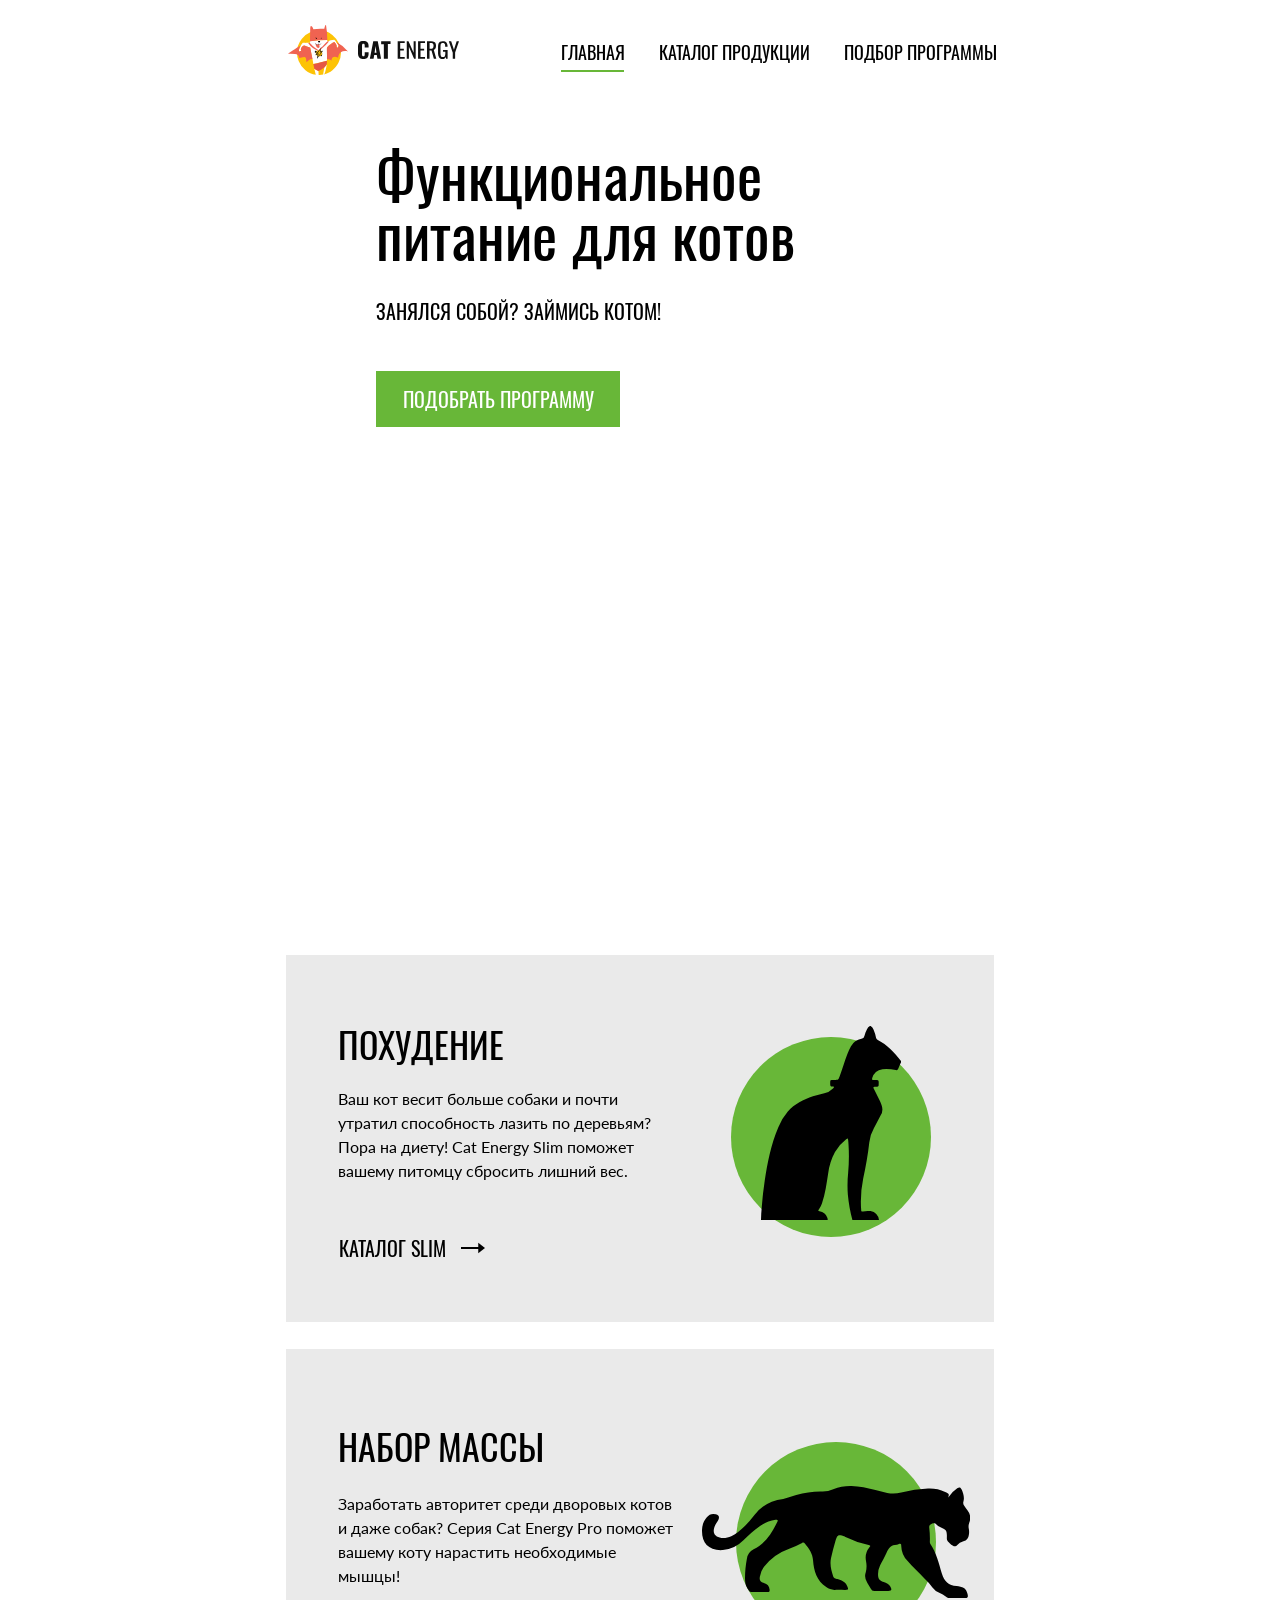
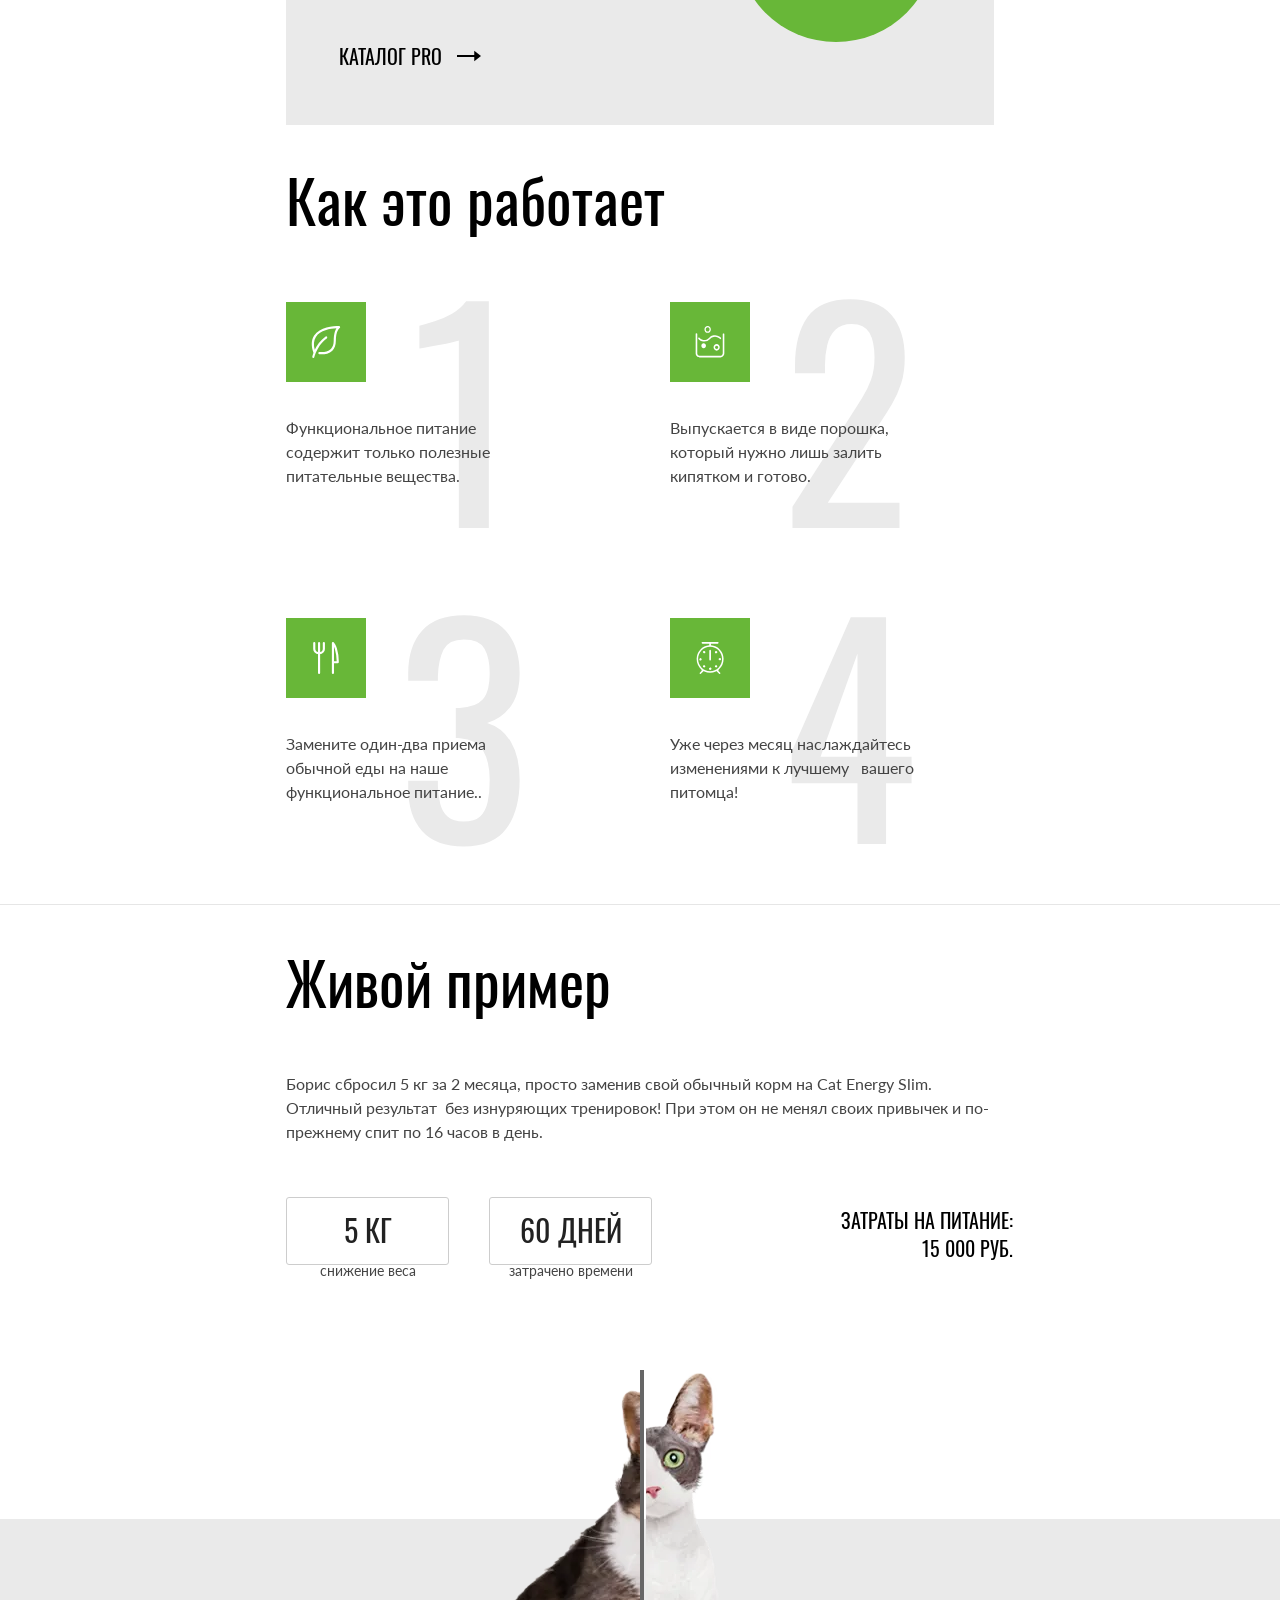
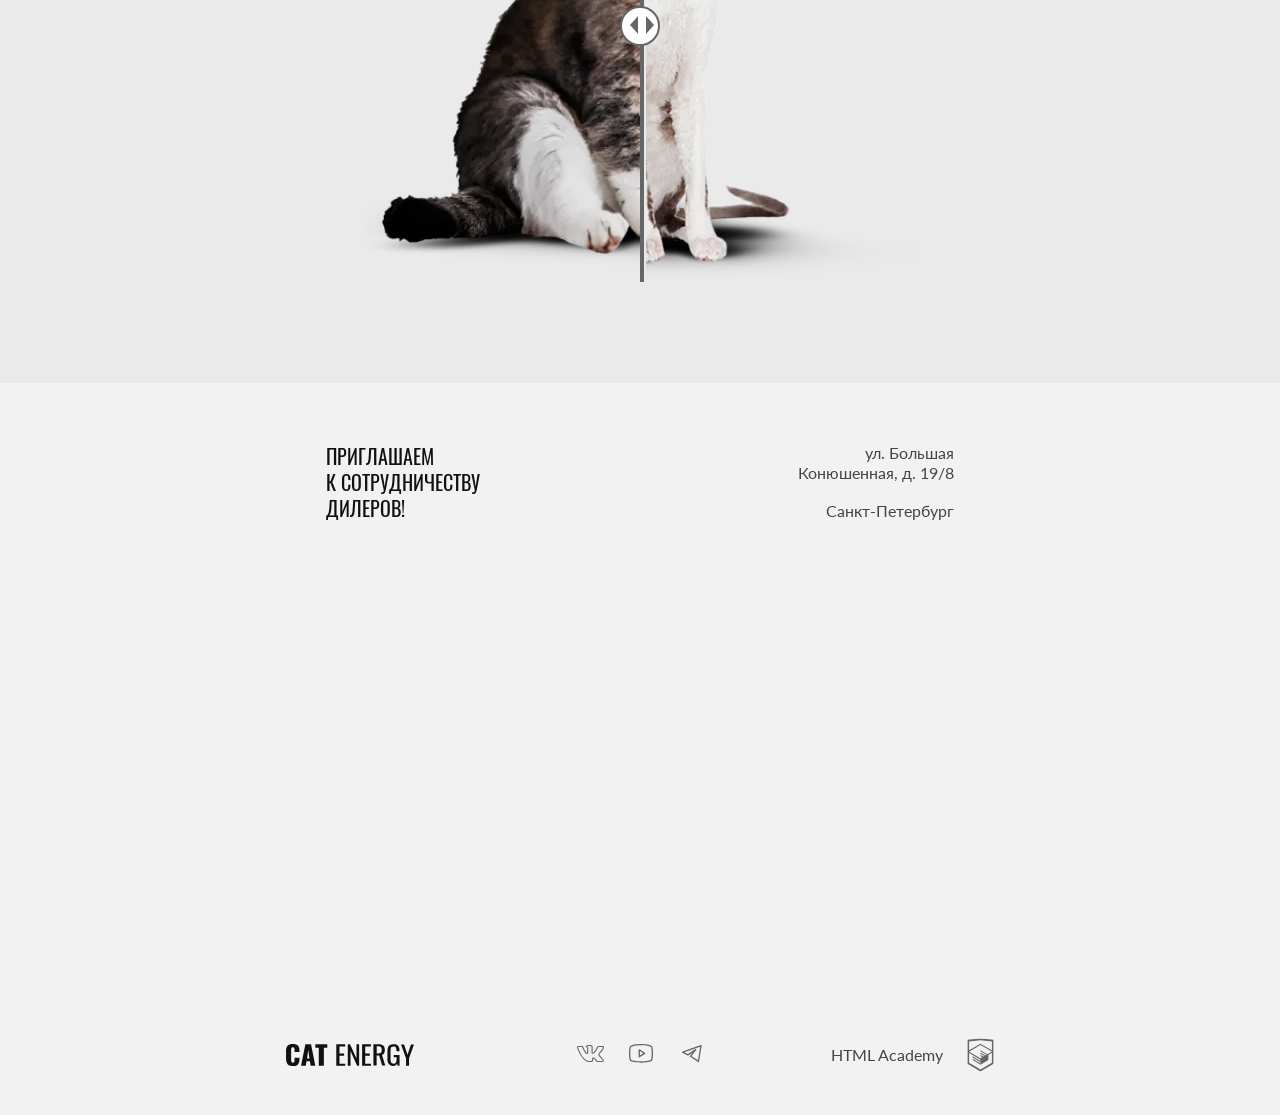
==== commit f2391b38: "Deploying to gh-pages from @ htmlacademy-adaptive/2410523-cat-energy-31@debcc25905cea9d6ff5af11897a9" ====
--- a/index.html
+++ b/index.html
@@ -1 +1 @@
-<!DOCTYPE html><html lang="ru"><head><meta charset="UTF-8"><title>Cat Energy</title><meta name="viewport" content="width=device-width,initial-scale=1"><link rel="stylesheet" href="styles/styles.css"><link rel="icon" href="favicon.ico"><link rel="icon" href="favicons/icon.svg" type="image/svg+xml"><link rel="apple-touch-icon" href="favicons/180.png"><link rel="icon" href="favicons/192.png"><link rel="icon" href="favicons/512.png"><link rel="manifest" href="manifest.webmanifest"><link rel="preload" href="fonts/lato/Lato-Regular.woff2" type="font/woff2" as="font" crossorigin="anonymous"><link rel="preload" href="fonts/oswald/oswaldregular.woff2" type="font/woff2" as="font" crossorigin="anonymous"><script src="scripts/index.js" defer="defer"></script></head><body><header class="header"><nav class="navigation wrapper"><a class="navigation__logo logo" href="index.html"><picture><source media="(min-width: 1440px)" width="70" height="59" type="image/svg+xml" srcset="images/logo/logo-desktop.svg"><source media="(min-width: 768px)" width="60" height="50" type="image/svg+xml" srcset="images/logo/logo-tablet.svg"><img class="logo__image" src="images/logo/logo-mobile.svg" width="33" height="38" alt="Логотип кота Energy"></picture><img class="logo__image-text" src="images/logo/logo-text.svg" width="101" height="18" alt="Логотип текст кот Energy"> </a><button class="navigation__button-open" type="button"><!-- navigation__button-close --> <span class="visually-hidden">Закрыть меню</span></button><div class="navigation__menu navigation__menu--close"><ul class="navigation__menu-list"><li class="navigation__menu-item"><a class="navigation__menu-link navigation__menu-link--current" href="#">Главная</a></li><li class="navigation__menu-item"><a class="navigation__menu-link" href="catalog.html">Каталог продукции</a></li><li class="navigation__menu-item"><a class="navigation__menu-link" href="#">Подбор программы</a></li></ul></div></nav></header><main class="main-wrapper"><section class="promo"><div class="promo__wrapper wrapper"><h1 class="promo__title title">Функциональное питание для котов</h1><p class="promo__description">Занялся собой? Займись котом!</p><picture><source media="(min-width: 1440px)" width="552" height="499" type="image/png" srcset="images/promo/promo-cat@1x.png, images/promo/promo-cat@2x.png 2x"><source media="(min-width: 768px)" width="709" height="609" type="image/png" srcset="images/promo/promo-cat-tablet@1x.png, images/promo/promo-cat-tablet@2x.png 2x"><img class="promo__image" src="images/promo/promo-cat-mobile@2x.png" width="280" height="270" srcset="images/promo/promo-cat-mobile@1x.png, images/promo/promo-cat-mobile@2x.png 2x" alt="Корм для котов с курицей"></picture><button class="promo__button button button--primary" type="button">Подобрать программу</button></div></section><section class="programs"><div class="programs__wrapper wrapper"><h2 class="visually-hidden">Програмы питания</h2><div class="programs__card programs__card--slim"><h3 class="programs__card-title title-h3">Похудение</h3><p class="programs__card-description">Ваш кот весит больше собаки и почти утратил способность лазить по деревьям? Пора на диету! Cat Energy Slim поможет вашему питомцу сбросить лишний вес.</p><a class="programs__card-link" href="catalog.html">Каталог slim</a></div><div class="programs__card programs__card--set"><h3 class="programs__card-title title-h3">Набор массы</h3><p class="programs__card-description programs__card-description-set">Заработать авторитет среди дворовых котов и даже собак? Серия Cat Energy Pro поможет вашему коту нарастить необходимые мышцы!</p><a class="programs__card-link" href="catalog.html">Каталог pro</a></div></div></section><section class="working"><div class="working__wrapper wrapper"><h2 class="working__title title-h2">Как это работает</h2><ul class="working__list"><li class="working__item working__item--useful"><p class="working__item-text">Функциональное питание содержит только полезные питательные вещества.</p></li><li class="working__item working__item--powder"><p class="working__item-text">Выпускается в виде порошка, который нужно лишь залить кипятком и готово.</p></li><li class="working__item working__item--functional"><p class="working__item-text">Замените один-два приема обычной еды на наше функциональное питание..</p></li><li class="working__item working__item--upgrade"><p class="working__item-text">Уже через месяц наслаждайтесь изменениями к лучшему &nbsp; вашего питомца!</p></li></ul></div></section><section class="example"><div class="example__wrapper wrapper"><h2 class="example__title title-h2">Живой пример</h2><p class="example__description">Борис сбросил 5 кг за 2 месяца, просто заменив свой обычный корм на Cat Energy Slim. Отличный результат&nbsp; без изнуряющих тренировок! При этом он не менял своих привычек и по-прежнему спит по 16 часов в день.</p><div class="example__list"><div class="example__item"><span class="example__item-title title-h3">5 кг</span> <span class="example__item-text">снижение веса</span></div><div class="example__item"><span class="example__item-title title-h3">60 дней</span> <span class="example__item-text">затрачено времени</span></div><p class="example__cash title-h3"><span>Затраты на питание:</span> <span>15 000 РУБ.</span></p></div><div class="example__slider slider"><picture><source media="(min-width:768px)" width="560" height="512" type="image/webp" srcset="images/slider/slider-image-1-tablet@1x.webp, images/slider/slider-image-1-tablet@2x.webp 2x"><source width="280" height="256" type="image/webp" srcset="images/slider/slider-image-1-mobile@1x.webp, images/slider/slider-image-1-mobile@2x.webp 2x"><source media="(min-width: 768px)" width="560" height="512" type="image/png" srcset="images/slider/slider-image-1-tablet@1x.png, images/slider/slider-image-1-tablet@2x.png 2x"><img class="example__slider-image slider__image slider__image--before" src="images/slider/slider-image-1-mobile@2x.png" srcset="images/slider/slider-image-1-mobile@1x.png, images/slider/slider-image-1-mobile@2x.png 2x" width="280" height="256" alt="Кот с лишнем весом"></picture><button class="example__button slider__button" type="button"><span class="visually-hidden">Кот изменят вес</span></button><picture><source media="(min-width:768px)" width="560" height="512" type="image/webp" srcset="images/slider/slider-image-2-tablet@1x.webp, images/slider/slider-image-2-tablet@2x.webp 2x"><source width="280" height="256" type="image/webp" srcset="images/slider/slider-image-2-mobile@1x.webp, images/slider/slider-image-2-mobile@2x.webp 2x"><source media="(min-width: 768px)" width="560" height="512" type="image/png" srcset="images/slider/slider-image-2-tablet@1x.png, images/slider/slider-image-2-tablet@2x.png 2x"><img class="example__slider-image slider__image slider__image--after" src="images/slider/slider-image-2-mobile@2x.png" srcset="images/slider/slider-image-2-mobile@1x.png, images/slider/slider-image-2-mobile@2x.png 2x" width="280" height="256" alt="Стройный кот"></picture></div></div></section><section class="contacts"><div class="contacts__wrapper wrapper"><div class="contacts__content"><h2 class="visually-hidden">Адрес для сотрудничества</h2><p class="contacts__description title-h3">приглашаем<br>к сотрудничеству<br>дилеров!</p><address class="contacts__text">ул. Большая<br>Конюшенная, д. 19/8<br><span>Санкт-Петербург</span></address></div></div><div class="contacts__map"><noscript><picture><source media="(min-width:1440px)" width="1440" height="400" type="image/webp" srcset="images/map/map-desktop@1x.webp, images/map/map-desktop@2x.webp 2x"><source media="(min-width: 768px)" width="768" height="400" type="image/webp" srcset="images/map/map-tablet@1x.webp, images/map/map-tablet@2x.webp 2x"><source width="320" height="362" type="image/webp" srcset="images/map/map-mobile@1x.webp, images/map/map-mobile@2x.webp 2x"><source media="(min-width: 1440px)" width="1440" height="400" type="image/png" srcset="images/map/map-desktop@1x.png, images/map/map-desktop@2x.png 2x"><source media="(min-width: 768px)" width="768" height="400" type="image/png" srcset="images/map/map-tablet@1x.png, images/map/map-tablet@2x.png 2x"><img class="contacts__map-image" src="images/map/map-mobile@2x.png" srcset="images/map/map-mobile@1x.png, images/map/map-mobile@2x.png 2x" width="320" height="362" alt="метка на карте для сотрудничества"></picture></noscript><iframe src="https://www.google.com/maps/embed?pb=!1m18!1m12!1m3!1d1998.6037876728572!2d30.3204724767367!3d59.93871647491517!2m3!1f0!2f0!3f0!3m2!1i1024!2i768!4f13.1!3m3!1m2!1s0x4696310fca145cc1%3A0x42b32648d8238007!2z0JHQvtC70YzRiNCw0Y8g0JrQvtC90Y7RiNC10L3QvdCw0Y8g0YPQuy4sIDE5LzgsINCh0LDQvdC60YIt0J_QtdGC0LXRgNCx0YPRgNCzLCAxOTExODY!5e0!3m2!1sru!2sru!4v1716731097502!5m2!1sru!2sru" width="320" height="362" style="border:0;" allowfullscreen="" loading="lazy" referrerpolicy="no-referrer-when-downgrade"></iframe></div></section></main><footer class="footer"><div class="footer__wrapper wrapper"><a class="footer__logo" href="index.html"><img class="footer__logo-img" src="images/logo/logo-text.svg" width="128" height="24" alt="Логотип текст кот Energy"></a><ul class="socials"><li class="socials__item"><a class="socials__link socials__link--vk" href="#" target="_blank" rel="noreferrer noopener"><span class="visually-hidden">Вконтакте</span></a></li><li class="socials__item"><a class="socials__link socials__link--youtube" href="#" target="_blank" rel="noreferrer noopener"><span class="visually-hidden">Youtube</span></a></li><li class="socials__item"><a class="socials__link socials__link--tg" href="#" target="_blank" rel="noreferrer noopener"><span class="visually-hidden">телеграм</span></a></li></ul><a class="footer__developer" href="https://htmlacademy.ru/intensive/adaptive"><span class="footer__developer-text">HTML Academy</span></a></div></footer></body></html>+<!DOCTYPE html><html lang="ru"><head><meta charset="UTF-8"><title>Cat Energy</title><meta name="viewport" content="width=device-width,initial-scale=1"><link rel="stylesheet" href="styles/styles.css"><link rel="icon" href="favicon.ico"><link rel="icon" href="favicons/icon.svg" type="image/svg+xml"><link rel="apple-touch-icon" href="favicons/180.png"><link rel="icon" href="favicons/192.png"><link rel="icon" href="favicons/512.png"><link rel="manifest" href="manifest.webmanifest"><link rel="preload" href="fonts/lato/Lato-Regular.woff2" type="font/woff2" as="font" crossorigin="anonymous"><link rel="preload" href="fonts/oswald/oswaldregular.woff2" type="font/woff2" as="font" crossorigin="anonymous"><script src="scripts/index.js" defer="defer"></script></head><body><header class="header"><nav class="navigation wrapper"><a class="navigation__logo logo" href="index.html"><picture><source media="(min-width: 1440px)" width="70" height="59" type="image/svg+xml" srcset="images/logo/logo-desktop.svg"><source media="(min-width: 768px)" width="60" height="50" type="image/svg+xml" srcset="images/logo/logo-tablet.svg"><img class="logo__image" src="images/logo/logo-mobile.svg" width="33" height="38" alt="Логотип кота Energy"></picture><img class="logo__image-text" src="images/logo/logo-text.svg" width="101" height="18" alt="Логотип текст кот Energy"> </a><button class="navigation__button-close navigation__button-open navigation__button-close--nojs" type="button"><span class="visually-hidden">Закрыть меню</span></button><div class="navigation__menu navigation__menu--close navigation__menu--nojs"><ul class="navigation__menu-list"><li class="navigation__menu-item"><a class="navigation__menu-link navigation__menu-link--current" href="#">Главная</a></li><li class="navigation__menu-item"><a class="navigation__menu-link" href="catalog.html">Каталог продукции</a></li><li class="navigation__menu-item"><a class="navigation__menu-link" href="#">Подбор программы</a></li></ul></div></nav></header><main class="main-wrapper"><section class="promo"><div class="promo__wrapper wrapper"><h1 class="promo__title title">Функциональное питание для котов</h1><p class="promo__description">Занялся собой? Займись котом!</p><picture><source media="(min-width: 1440px)" width="552" height="499" type="image/png" srcset="images/promo/promo-cat@1x.png, images/promo/promo-cat@2x.png 2x"><source media="(min-width: 768px)" width="709" height="609" type="image/png" srcset="images/promo/promo-cat-tablet@1x.png, images/promo/promo-cat-tablet@2x.png 2x"><img class="promo__image" src="images/promo/promo-cat-mobile@2x.png" width="280" height="270" srcset="images/promo/promo-cat-mobile@1x.png, images/promo/promo-cat-mobile@2x.png 2x" alt="Корм для котов с курицей"></picture><button class="promo__button button button--primary" type="button">Подобрать программу</button></div></section><section class="programs"><div class="programs__wrapper wrapper"><h2 class="visually-hidden">Програмы питания</h2><div class="programs__card programs__card--slim"><h3 class="programs__card-title title-h3">Похудение</h3><p class="programs__card-description">Ваш кот весит больше собаки и почти утратил способность лазить по деревьям? Пора на диету! Cat Energy Slim поможет вашему питомцу сбросить лишний вес.</p><a class="programs__card-link" href="catalog.html">Каталог slim</a></div><div class="programs__card programs__card--set"><h3 class="programs__card-title title-h3">Набор массы</h3><p class="programs__card-description programs__card-description-set">Заработать авторитет среди дворовых котов и даже собак? Серия Cat Energy Pro поможет вашему коту нарастить необходимые мышцы!</p><a class="programs__card-link" href="catalog.html">Каталог pro</a></div></div></section><section class="working"><div class="working__wrapper wrapper"><h2 class="working__title title-h2">Как это работает</h2><ul class="working__list"><li class="working__item working__item--useful"><p class="working__item-text">Функциональное питание содержит только полезные питательные вещества.</p></li><li class="working__item working__item--powder"><p class="working__item-text">Выпускается в виде порошка, который нужно лишь залить кипятком и готово.</p></li><li class="working__item working__item--functional"><p class="working__item-text">Замените один-два приема обычной еды на наше функциональное питание..</p></li><li class="working__item working__item--upgrade"><p class="working__item-text">Уже через месяц наслаждайтесь изменениями к лучшему &nbsp; вашего питомца!</p></li></ul></div></section><section class="example"><div class="example__wrapper wrapper"><h2 class="example__title title-h2">Живой пример</h2><p class="example__description">Борис сбросил 5 кг за 2 месяца, просто заменив свой обычный корм на Cat Energy Slim. Отличный результат&nbsp; без изнуряющих тренировок! При этом он не менял своих привычек и по-прежнему спит по 16 часов в день.</p><div class="example__list"><div class="example__item"><span class="example__item-title title-h3">5 кг</span> <span class="example__item-text">снижение веса</span></div><div class="example__item"><span class="example__item-title title-h3">60 дней</span> <span class="example__item-text">затрачено времени</span></div><p class="example__cash title-h3"><span>Затраты на питание:</span> <span>15 000 РУБ.</span></p></div><div class="example__slider slider"><picture><source media="(min-width:768px)" width="560" height="512" type="image/webp" srcset="images/slider/slider-image-1-tablet@1x.webp, images/slider/slider-image-1-tablet@2x.webp 2x"><source width="280" height="256" type="image/webp" srcset="images/slider/slider-image-1-mobile@1x.webp, images/slider/slider-image-1-mobile@2x.webp 2x"><source media="(min-width: 768px)" width="560" height="512" type="image/png" srcset="images/slider/slider-image-1-tablet@1x.png, images/slider/slider-image-1-tablet@2x.png 2x"><img class="example__slider-image slider__image slider__image--before" src="images/slider/slider-image-1-mobile@2x.png" srcset="images/slider/slider-image-1-mobile@1x.png, images/slider/slider-image-1-mobile@2x.png 2x" width="280" height="256" alt="Кот с лишнем весом"></picture><button class="example__button slider__button" type="button"><span class="visually-hidden">Кот изменят вес</span></button><picture><source media="(min-width:768px)" width="560" height="512" type="image/webp" srcset="images/slider/slider-image-2-tablet@1x.webp, images/slider/slider-image-2-tablet@2x.webp 2x"><source width="280" height="256" type="image/webp" srcset="images/slider/slider-image-2-mobile@1x.webp, images/slider/slider-image-2-mobile@2x.webp 2x"><source media="(min-width: 768px)" width="560" height="512" type="image/png" srcset="images/slider/slider-image-2-tablet@1x.png, images/slider/slider-image-2-tablet@2x.png 2x"><img class="example__slider-image slider__image slider__image--after" src="images/slider/slider-image-2-mobile@2x.png" srcset="images/slider/slider-image-2-mobile@1x.png, images/slider/slider-image-2-mobile@2x.png 2x" width="280" height="256" alt="Стройный кот"></picture></div></div></section><section class="contacts"><div class="contacts__wrapper wrapper"><div class="contacts__content"><h2 class="visually-hidden">Адрес для сотрудничества</h2><p class="contacts__description title-h3">приглашаем<br>к сотрудничеству<br>дилеров!</p><address class="contacts__text">ул. Большая<br>Конюшенная, д. 19/8<br><span>Санкт-Петербург</span></address></div></div><div class="contacts__map contacts__map--nojs"><noscript><picture><source media="(min-width:1440px)" width="1440" height="400" type="image/webp" srcset="images/map/map-desktop@1x.webp, images/map/map-desktop@2x.webp 2x"><source media="(min-width: 768px)" width="768" height="400" type="image/webp" srcset="images/map/map-tablet@1x.webp, images/map/map-tablet@2x.webp 2x"><source width="320" height="362" type="image/webp" srcset="images/map/map-mobile@1x.webp, images/map/map-mobile@2x.webp 2x"><source media="(min-width: 1440px)" width="1440" height="400" type="image/png" srcset="images/map/map-desktop@1x.png, images/map/map-desktop@2x.png 2x"><source media="(min-width: 768px)" width="768" height="400" type="image/png" srcset="images/map/map-tablet@1x.png, images/map/map-tablet@2x.png 2x"><img class="contacts__map-image" src="images/map/map-mobile@2x.png" srcset="images/map/map-mobile@1x.png, images/map/map-mobile@2x.png 2x" width="320" height="362" alt="метка на карте для сотрудничества"></picture></noscript><iframe src="https://www.google.com/maps/embed?pb=!1m18!1m12!1m3!1d1998.6037876728572!2d30.3204724767367!3d59.93871647491517!2m3!1f0!2f0!3f0!3m2!1i1024!2i768!4f13.1!3m3!1m2!1s0x4696310fca145cc1%3A0x42b32648d8238007!2z0JHQvtC70YzRiNCw0Y8g0JrQvtC90Y7RiNC10L3QvdCw0Y8g0YPQuy4sIDE5LzgsINCh0LDQvdC60YIt0J_QtdGC0LXRgNCx0YPRgNCzLCAxOTExODY!5e0!3m2!1sru!2sru!4v1716731097502!5m2!1sru!2sru" width="320" height="362" style="border:0;" allowfullscreen="" loading="lazy" referrerpolicy="no-referrer-when-downgrade"></iframe></div></section></main><footer class="footer"><div class="footer__wrapper wrapper"><a class="footer__logo" href="index.html"><img class="footer__logo-img" src="images/logo/logo-text.svg" width="128" height="24" alt="Логотип текст кот Energy"></a><ul class="socials"><li class="socials__item"><a class="socials__link socials__link--vk" href="#" target="_blank" rel="noreferrer noopener"><span class="visually-hidden">Вконтакте</span></a></li><li class="socials__item"><a class="socials__link socials__link--youtube" href="#" target="_blank" rel="noreferrer noopener"><span class="visually-hidden">Youtube</span></a></li><li class="socials__item"><a class="socials__link socials__link--tg" href="#" target="_blank" rel="noreferrer noopener"><span class="visually-hidden">телеграм</span></a></li></ul><a class="footer__developer" href="https://htmlacademy.ru/intensive/adaptive"><span class="footer__developer-text">HTML Academy</span></a></div></footer></body></html>
--- a/styles/styles.css
+++ b/styles/styles.css
@@ -1 +1 @@
-@font-face{font-family:Lato;font-weight:400;font-style:normal;font-display:swap;src:url(../fonts/lato/Lato-Regular.woff2)format("woff2")}@font-face{font-family:Oswald;font-weight:400;font-style:normal;font-display:swap;src:url(../fonts/oswald/oswaldregular.woff2)format("woff2")}*,:before,:after{box-sizing:border-box;overflow-wrap:anywhere}html{height:100%}body{color:#444;background-color:#fff;width:100%;min-height:100%;margin:0 auto;font-family:Lato,Arial,sans-serif;font-size:14px;line-height:18px}@media (width>=768px){body{font-size:16px;line-height:24px}}a{text-decoration:none}img{object-fit:contain;max-width:100%;height:auto}source,picture{display:contents}iframe{width:100%;min-height:100%}.visually-hidden{white-space:nowrap;-webkit-clip-path:inset(100%);clip-path:inset(100%);clip:rect(0 0 0 0);border:0;width:1px;height:1px;margin:-1px;padding:0;position:absolute;overflow:hidden}.wrapper{width:100%;margin:0 auto;padding:0 20px}@media (width>=768px){.wrapper{max-width:768px;padding:0 30px}}@media (width>=1440px){.wrapper{max-width:1280px}}.button{text-transform:uppercase;text-align:center;cursor:pointer;border-style:none;min-width:169px;min-height:40px;padding:10px 20px;font-family:Oswald,Arial,sans-serif}@media (width>=768px){.button{font-size:16px;line-height:20px}}.button--primary{color:#fff;background-color:#68b738}.button--primary:hover{background-color:#5eaa2f}.button--primary:active{color:#ffffff4d;background-color:#5eaa2f}.button--primary:disabled{opacity:.3}.button--secondary{color:#444;background-color:#f2f2f2}.button--secondary:hover,.button--secondary:active{background-color:#ebebeb}.button--secondary:disabled{opacity:.3}.title-h2{color:#000;text-align:center;font-family:Oswald,Arial,sans-serif;font-size:24px;font-weight:400;line-height:24px}@media (width>=768px){.title-h2{font-size:60px;line-height:60px}}.title-h2--width-border:after{content:"";z-index:-1;background-color:#68b738;width:100vw;height:2px;display:block;position:absolute;top:50%;right:0;overflow:hidden;box-shadow:100vw 0 #68b738}.title-h3{text-align:center;color:#222;font-family:Oswald,Arial,sans-serif;font-weight:400}@media (width>=768px){.title-h3{font-size:20px;line-height:24px}}.header{min-width:320px;position:relative}@media (width>=1440px){.header{z-index:1;margin-top:31px;margin-left:auto;position:relative}}.navigation{flex-wrap:wrap;align-items:center;padding:12px 14px 12px 20px;display:flex}@media (width>=768px){.navigation{padding-top:25px;padding-bottom:30px}}@media (width>=1440px){.navigation{margin-bottom:20px}}.navigation__logo{align-items:center;gap:56px;display:flex}.navigation__logo:hover{opacity:.8}.navigation__logo:active{opacity:.6}@media (width>=768px){.navigation__logo{gap:0;margin-bottom:12px;padding:0 0 0 12px}}@media (width>=1440px){.navigation__logo{gap:11px;padding-left:14px}}.navigation__menu{text-transform:uppercase;text-align:center;z-index:1;min-width:100%;font-family:Oswald,Arial,sans-serif;font-size:18px;line-height:24px;display:block;position:absolute;top:100%;left:0}@media (width<=767px){.navigation__menu .navigation__button--open+.navigation__menu{display:none}}@media (width>=768px){.navigation__menu{align-items:center;min-width:436px;margin-left:auto;font-size:18px;position:static}}@media (width>=1440px){.navigation__menu{min-width:475px;margin-left:auto;position:static}}.navigation__menu--close{display:none}@media (width>=768px){.navigation__menu--close{display:flex}}.navigation__menu-list{background-color:#fff;flex-direction:column;width:100%;margin:0;padding:0;list-style:none;display:flex}@media (width<=767px){.navigation__menu-list{border-top:1px solid #e6e6e6;width:calc(100% + 10px)}}@media (width>=768px){.navigation__menu-list{flex-flow:wrap;gap:8px;min-width:436px;position:static}}@media (width>=1440px){.navigation__menu-list{background-color:#0000;max-width:520px;margin-left:auto}}.navigation__menu-item{padding:22px 30px 24px}@media (width<=767px){.navigation__menu-item{border-bottom:1px solid #e6e6e6;width:calc(100% + 10px);font-size:20px;line-height:20px}}@media (width>=768px){.navigation__menu-item{border:none;padding:0}}.navigation__menu-link{color:#000;cursor:pointer;padding:20px 30px 20px 9px}@media (width>=768px){.navigation__menu-link{padding:15px 13px;font-size:18px;line-height:24px;display:block}}@media (width>=1440px){.navigation__menu-link{color:#fff;font-size:20px;line-height:30px}}.navigation__menu-link:hover{opacity:.6}.navigation__menu-link:active{opacity:.3}.navigation__menu-link--dark{color:#000}@media (width>=768px){.navigation__menu-link--current:after{content:"";border-bottom:2px solid #68b738;width:calc(100% - 1px);padding-top:6px;display:block}.navigation__menu-link--current:after:hover{opacity:.6}.navigation__menu-link--current:after:active{opacity:.3}.navigation__menu-link--current-secondary:after{content:"";border-bottom:2px solid #68b738;width:calc(100% - 1px);padding-top:6px;display:block}}@media (width>=1440px){.navigation__menu-link--current:after{border-color:#fff}}.navigation__button-open{background-color:#0000;border:none;width:40px;height:40px;margin-left:auto;display:block}@media (width>=768px){.navigation__button-open{display:none}}.navigation__button-open:hover{opacity:.8}.navigation__button-open:active{opacity:.6}.navigation__button-open:before{content:"";cursor:pointer;background-color:#000;width:28px;height:24px;display:block;-webkit-mask-image:url(../icons/stack.svg#burger);mask-image:url(../icons/stack.svg#burger)}.navigation__button-close{background-color:#0000;border:none;width:40px;height:40px;margin-left:auto;display:block}@media (width>=768px){.navigation__button-close{display:none}}.navigation__button-close:before{content:"";cursor:pointer;background-color:#000;width:18px;height:18px;margin-left:auto;-webkit-mask-image:url(../icons/stack.svg#close);mask-image:url(../icons/stack.svg#close)}@media (width>=768px){.navigation__button-close:before{display:none}}.navigation__button-close:before:hover{opacity:.8}.navigation__button-close:before:active{opacity:.6}@media (width>=768px){.logo__image{width:60px;height:50px}.logo__image-text{margin-left:10px}}@media (width>=1440px){.logo__image-text{width:118px;height:21px}}.promo{background-repeat:no-repeat;background-size:auto 302px;margin-bottom:22px}@media (width>=768px) and (width<=1439px){.promo{color:#000;background-color:#fff;background-image:none;flex-direction:column;display:flex;position:relative}}@media (width>=1440px){.promo{background-size:auto 694px;padding-top:23px}}.promo:before{content:"";z-index:-1;background-image:-webkit-linear-gradient(#ffffffa1 0%,#68b738cc 0%),-webkit-image-set(url(../images/background/background-cat%20@2x.jpg) 2x type("image/jpg"),url(../images/background/background-cat%20@1x.jpg) 1x type("image/jpg"),url(../images/background/background-cat%20@1x.webp) 1x type("image/webp"),url(../images/background/background-cat%20@2x.webp) 2x type("image/webp")),-webkit-linear-gradient(#ffffffed 0%,#4f4e54 0%);background-image:linear-gradient(#ffffffa1 0%,#68b738cc 0%),image-set("../images/background/background-cat%20@2x.jpg" 2x type("image/jpg"),"../images/background/background-cat%20@1x.jpg" 1x type("image/jpg"),"../images/background/background-cat%20@1x.webp" 1x type("image/webp"),"../images/background/background-cat%20@2x.webp" 2x type("image/webp")),linear-gradient(#ffffffed 0%,#4f4e54 0%);background-position:top;background-repeat:no-repeat;background-size:auto 302px;width:100%;height:302px;display:block;position:absolute}@media (width>=768px) and (width<=1439px){.promo:before{background-image:none}}@media (width>=1440px){.promo:before{content:"";background-image:-webkit-linear-gradient(#ffffffa1 0%,#68b738cc 0%),-webkit-image-set(url(../images/background/cat-desktop@2x.jpg) 2x type("image/jpg"),url(../images/background/cat-desktop@1x.jpg) 1x type("image/jpg"),url(../images/background/cat-desktop@1x.webp) 1x type("image/webp"),url(../images/background/cat-desktop@2x.webp) 2x type("image/webp")),-webkit-linear-gradient(#ffffffed 0%,#4f4e54 0%);background-image:linear-gradient(#ffffffa1 0%,#68b738cc 0%),image-set("../images/background/cat-desktop@2x.jpg" 2x type("image/jpg"),"../images/background/cat-desktop@1x.jpg" 1x type("image/jpg"),"../images/background/cat-desktop@1x.webp" 1x type("image/webp"),"../images/background/cat-desktop@2x.webp" 2x type("image/webp")),linear-gradient(#ffffffed 0%,#4f4e54 0%);background-position:top;background-repeat:no-repeat;background-size:auto 694px;width:50%;height:694px;display:block;top:0;right:0}}@media (width>=768px){.promo__wrapper{flex-direction:column;max-width:768px;display:flex;position:relative}}@media (width>=1440px){.promo__wrapper{max-width:1220px}}.promo__title{text-align:center;color:#fff;order:-3;margin:0 0 25px;padding-top:27px;font-family:Oswald,Arial,sans-serif;font-size:36px;font-weight:400;line-height:36px}@media (width>=768px){.promo__title{color:#000;text-align:start;max-width:554px;margin:0 0 37px 70px;padding-left:20px;font-size:60px;line-height:60px}}@media (width>=1440px){.promo__title{margin-left:0;padding-left:50px;display:block}}.promo__description{color:#fff;text-transform:uppercase;text-align:center;order:-2;margin:0 0 28px;font-family:Oswald,Arial,sans-serif;font-size:14px;line-height:14px}@media (width>=768px){.promo__description{color:#000;text-align:start;margin:0 0 50px 70px;padding-left:20px;font-size:20px;line-height:20px}}@media (width>=1440px){.promo__description{margin-left:0;padding-left:50px}}.promo__image{margin:0 auto 3px;display:block}@media (width>=768px){.promo__image{z-index:2;max-width:-moz-fit-content;max-width:fit-content;height:609px;margin:-86px 0}}@media (width>=1440px){.promo__image{z-index:1;margin:0;position:absolute;bottom:-60%;left:37%}}.promo__button{min-width:100%;margin:0 auto;font-size:16px;line-height:20px;display:block}@media (width>=768px){.promo__button{z-index:4;order:-1;min-width:244px;margin-left:90px;padding:15px 10px;font-size:20px;line-height:26px}}@media (width>=1440px){.promo__button{margin-left:50px}}.programs__wrapper{color:#000;background-color:#fff;flex-direction:column;margin:0 auto;display:flex}@media (width>=1440px){.programs__wrapper{grid-template-columns:1fr 1fr;gap:80px;margin-top:189px;padding-top:82px;display:grid}}.programs__card{background-color:#eaeaea;grid-template-columns:75px 1fr;grid-template-areas:"before title""text text""link link";align-items:start;margin-bottom:20px;padding:6px 19px;display:grid;position:relative}@media (width>=768px) and (width<=1439px){.programs__card{grid-template-columns:340px 1fr;grid-template-areas:"title before""text before""link before";padding:71px 63px 43px 52px}}@media (width>=1440px){.programs__card{padding:40px 30px 56px 52px}}@media (width>=768px) and (width<=1439px){.programs__card--slim{margin-top:69px}}.programs__card--slim:before{content:"";background-image:url(../icons/stack.svg#cat-sitting);background-position:50%;background-repeat:no-repeat;grid-area:before;align-self:center;width:50px;height:53px;display:flex}@media (width>=768px){.programs__card--slim:before{width:200px;height:211px;margin-bottom:42px;margin-left:auto}}@media (width>=1440px){.programs__card--slim:before{width:100px;height:106px;margin-bottom:33px}}@media (width<=767px){.programs__card--set{padding:9px 21px 9px 20px}}@media (width>=768px) and (width<=1439px){.programs__card--set{margin-top:7px;padding:79px 27px 35px 52px}}.programs__card-description-text{min-width:227px;padding-left:7px}@media (width>=768px){.programs__card-description-text{max-width:382px;padding:0}}.programs__card--set:before{content:"";background-image:url(../icons/stack.svg#cat-stand);background-repeat:no-repeat;grid-area:before;align-self:center;width:67px;height:50px;padding:1px;display:block}@media (width>=768px){.programs__card--set:before{width:268px;height:200px;margin:14px 0 48px 24px}}@media (width>=1440px){.programs__card--set:before{width:134px;height:100px;margin:0 0 44px -19px}}.programs__card-title{color:#000;text-transform:uppercase;grid-area:title;justify-self:start;font-size:24px;line-height:37px}@media (width>=768px){.programs__card-title{text-transform:uppercase;margin-top:0;margin-bottom:13px;font-size:36px;line-height:36px}}@media (width>=1440px){.programs__card-title{margin:35px 0 0 86px}}.programs__card-description{grid-area:text;margin:6px 0 0}@media (width>=768px){.programs__card-description{margin-top:0;margin-bottom:38px}}@media (width>=1440px){.programs__card-description{max-width:455px;margin-bottom:25px;font-size:15px}}.programs__card-description:after{content:"";background-color:#d9d9d9;width:100%;height:1px;margin-top:23px;display:block}@media (width>=768px){.programs__card-description:after{display:none}}.programs__card-link{color:#000;text-align:center;text-transform:uppercase;grid-area:link;align-items:center;gap:15px;padding:17px 2px 13px;font-family:Oswald,Arial,sans-serif;font-size:16px;line-height:16px;display:flex}@media (width>=768px){.programs__card-link{padding:0 1px 4px;font-size:20px;line-height:30px}}.programs__card-link:hover:after{background-color:#000;width:32px;height:12px;transition:-webkit-mask-position 3s linear,mask-position 3s linear;display:block;-webkit-mask-image:url(../icons/stack.svg#cursor-hover);mask-image:url(../icons/stack.svg#cursor-hover);-webkit-mask-position:50%;mask-position:50%;-webkit-mask-repeat:no-repeat;mask-repeat:no-repeat}.programs__card-link:active{opacity:.3}.programs__card-link:after{content:"";background-color:#000;width:24px;height:12px;display:block;-webkit-mask-image:url(../icons/stack.svg#cursor);mask-image:url(../icons/stack.svg#cursor);-webkit-mask-position:50%;mask-position:50%;-webkit-mask-repeat:no-repeat;mask-repeat:no-repeat}@media (width>=768px) and (width<=1439px){.working{border-bottom:1px solid #e6e6e6;padding-bottom:8px;position:relative}}.working__list{counter-reset:working 0;margin:0;padding:0 0 35px;list-style-type:none}@media (width>=768px){.working__list{grid-template-columns:1fr 1fr;align-items:baseline;gap:0 60px;display:grid}}@media (width>=1440px){.working__list{grid-template-columns:1fr 1fr 1fr 1fr;gap:77px}}.working__item{counter-increment:working 1;grid-template-columns:60px 1fr;align-items:center;gap:19px;padding:9px 0 12px;display:grid;position:relative}@media (width>=768px){.working__item{grid-template-columns:1fr 1fr;align-items:start;min-width:237px;margin-top:33px;padding:40px 0 57px;display:grid}}.working__item .working__item:nth-child(2n){margin-right:0}@media (width>=1440px){.working__item{margin-right:0}}.working__item:after{content:counter(working);z-index:-1;color:#eaeaea;width:100%;height:100%;font-family:Oswald,Arial,sans-serif;font-size:280px;line-height:280px;display:none;position:absolute;bottom:0;left:40%}@media (width>=768px){.working__item:after{justify-content:center;padding-left:32px;display:flex;left:0}}@media (width>=1440px){.working__item:after{margin-left:41px}}.working__item:before{content:"";background-color:#68b738;background-position:50%;background-repeat:no-repeat;background-size:30px 32px;width:60px;height:60px;display:block}@media (width>=768px){.working__item:before{width:80px;height:80px}}.working__item--useful:before{content:"";background-image:url(../icons/stack.svg#sheet)}.working__item--powder:before{content:"";background-image:url(../icons/stack.svg#powder);display:block}.working__item--functional:before{content:"";background-image:url(../icons/stack.svg#knife-fork);display:block}.working__item--upgrade:before{content:"";background-image:url(../icons/stack.svg#alarm);display:block}.working__title{text-align:start;margin-top:0;font-size:36px;line-height:40px}@media (width>=768px){.working__title{margin:24px 0 0;font-size:60px;line-height:60px}}@media (width>=1440px){.working__title{margin-top:20px;padding-top:30px}}.working__item-text{margin:0;display:flex}@media (width>=768px){.working__item-text{grid-column:1/3;max-width:245px;margin-top:15px}}@media (width>=1440px){.working__item-text{max-width:250px}}.example{background-color:#eaeaea}@media (width>=768px){.example{background-image:linear-gradient(#fff 57%,#eaeaea 0%)}}@media (width>=1440px){.example{background-image:linear-gradient(#fff 26%,#f2f2f2 0%)}}.example__wrapper{padding-bottom:37px}@media (width>=768px){.example__wrapper{padding:6px 0 61px}}@media (width>=1440px){.example__wrapper{grid-template-columns:1fr 1fr;display:grid}}.example__title{color:#000;text-align:start;margin:0 0 20px;padding:26px 0 20px;font-size:36px;line-height:40px}@media (width>=768px){.example__title{margin-bottom:61px;padding:40px 0 0 30px;font-size:60px;line-height:60px}}@media (width>=1440px){.example__title{background-color:#fff;max-width:369px;margin-bottom:137px;padding-top:26px}}.example__list{grid-template-columns:1fr 1fr;padding:0;display:grid}@media (width>=768px){.example__list{grid-template-columns:1fr 1fr 2fr;gap:10px;margin-bottom:105px;padding-left:30px}}@media (width>=1440px){.example__list{grid-column:1/2;grid-template-columns:33% 50%;gap:6px;margin-bottom:0}}.example__item{text-align:center;border:1px solid #cdcdcd;border-radius:3px;flex-direction:column;align-self:flex-start;width:124px;margin-right:30px;display:flex}@media (width>=768px){.example__item{gap:10px;width:163px;position:relative}}.example__description{margin:0;padding:0 0 20px}@media (width>=768px){.example__description{margin-bottom:33px;padding-left:30px;padding-right:28px}}@media (width>=1440px){.example__description{grid-column:1/2;max-width:490px;margin-bottom:35px}}.example__item-title{text-transform:uppercase;padding:13px;font-size:24px;line-height:24px}@media (width>=768px){.example__item-title{font-size:30px;line-height:37px}}.example__item-text{text-align:center;background-color:#eaeaea;max-width:80px;margin:-10px auto -25px;padding:2px 10px 14px;font-size:12px;line-height:12px}@media (width>=768px){.example__item-text{background-color:inherit;max-width:179px;margin-bottom:-28px;font-size:14px;line-height:14px}}@media (width>=1440px){.example__item-text{padding:2px 4px 9px}}.example__cash{color:#000;text-transform:uppercase;text-align:center;grid-column:1/-1;max-width:281px;margin-top:10px;padding:22px 0 10px;line-height:20px;display:block}@media (width>=768px) and (width<=1439px){.example__cash{text-align:end;flex-direction:column;grid-column:auto;gap:8px;margin-top:0;margin-left:auto;margin-right:0;padding:13px 11px 0;display:flex}}@media (width>=1440px){.example__cash{grid-column:1/3;gap:60px;max-width:384px;margin:35px 13px 0 -11px;display:flex}}@media (width>=768px){.example__cash-number{width:80px}}.example__slider{position:relative}@media (width>=768px){.example__slider{margin:0 auto 40px;padding:0}}@media (width>=1440px){.example__slider{grid-area:2/2/-3/3}}.example__button{position:relative}.slider{aspect-ratio:280/256;grid-template-columns:50% auto 50%;width:min(100%,560px);display:grid;position:relative}@media (width>=1440px){.slider{margin:32px 0 22px 50px}}.slider__image{object-fit:cover;width:100%;height:100%;display:block;overflow:hidden}.slider__image--before{object-position:left}.slider__image--after{object-position:right}.slider__button{cursor:pointer;background-color:#666;border-style:none;width:4px;padding:0;display:block;position:relative}.slider__button:hover,.slider__button:hover:after{background-color:#68b738}.slider__button:hover:before{border-color:#68b738}.slider__button:active,.slider__button:active:before,.slider__button:active:after{opacity:.6}.slider__button:before{content:"";background-color:#fff;background-position:50%;border:2px solid #666;border-radius:50%;width:40px;height:40px;margin:-18px;display:block;position:absolute}.slider__button:after{content:"";background-color:#666;width:24px;height:18px;margin:-9px;display:block;-webkit-mask-image:url(../icons/stack.svg#slider-arrow);mask-image:url(../icons/stack.svg#slider-arrow);-webkit-mask-position:50%;mask-position:50%}.contacts{margin-bottom:0}@media (width>=768px){.contacts{background-color:#f2f2f2}}@media (width>=1440px){.contacts{display:flex;position:relative}}.contacts__content{grid-template-columns:1fr 1fr;align-items:center;padding:30px 0 26px;display:grid}@media (width>=768px){.contacts__content{justify-content:space-between;padding:60px 40px 62px}}@media (width>=1440px){.contacts__content{z-index:1;background-color:#fff;max-width:565px;margin-top:76px;padding-left:76px;padding-right:76px;position:relative}}.contacts__description{color:#111;text-transform:uppercase;text-align:start;margin:0;font-family:Oswald,Arial,sans-serif;font-size:16px;line-height:20px}@media (width>=768px){.contacts__description{text-align:start;font-size:20px;line-height:26px}}@media (width>=1440px){.contacts__description{padding-left:4px}}.contacts__text{color:#444;margin-left:auto;font-size:14px;font-style:normal;line-height:20px}@media (width>=768px){.contacts__text{text-align:end;flex-direction:column;justify-content:space-between;gap:18px;font-size:16px;display:flex}}@media (width>=1440px){.contacts__text{text-align:start;padding-left:41px}}.contacts__map{min-width:100%;height:100%}@media (width>=768px){.contacts__map{min-height:400px}}@media (width>=1440px){.contacts__map{position:absolute}}.contacts__map iframe{vertical-align:middle;min-width:100%;min-height:362px}@media (width>=768px){.contacts__map iframe{min-height:400px}}.contacts__map--nojs iframe{display:none}.contacts__map-image{width:100%;height:100%}.subscribe{color:#000;text-align:center;padding:39px 0 36px;font-family:Oswald,Arial,sans-serif;font-size:16px;line-height:24px}@media (width>=768px){.subscribe{padding:77px 0 36px}}@media (width>=1440px){.subscribe{padding:67px 0 0}}.subscribe__wrapper{padding:0 20px}@media (width>=768px){.subscribe__wrapper{padding:0 30px 46px}}@media (width>=1440px){.subscribe__wrapper{margin-top:0;margin-bottom:77px}}.subscribe__title{text-align:start;background-color:#fff;width:-moz-fit-content;width:fit-content;margin:0 0 32px;padding-left:20px;position:relative;box-shadow:-40px 0 #fff,40px 0 #fff}@media (width>=768px){.subscribe__title{margin:0 0 67px;padding-left:70px;font-size:32px;line-height:32px}}@media (width>=1440px){.subscribe__title{text-align:start;margin:0 0 72px;padding-left:110px;font-size:40px;line-height:40px}}.subscribe__description{margin-bottom:24px}@media (width>=768px){.subscribe__description{max-width:600px;margin:0 auto 24px;font-size:24px;line-height:32px}}@media (width>=1440px){.subscribe__description{min-width:700px}}.form__input{color:#444;text-transform:uppercase;border:1px solid #e7e7e7;width:100%;min-height:56px;margin-bottom:16px;padding:11px 12px;font-family:Oswald,Arial,sans-serif;font-size:20px;line-height:30px}@media (width>=768px){.form__input{width:376px;margin:0;padding:10px}}@media (width>=1440px){.form__input{width:496px}}.form__input:hover{border-color:#cdcdcd}.form__input:focus,.form__input:focus-visible{border-color:#fff;outline:2px solid #444}.form__input::placeholder{opacity:0}.form__input:user-invalid{border-color:#fff;outline:2px solid #ff8282}.form__button{width:100%;padding:15px;font-size:20px;line-height:26px}@media (width>=768px){.form__button{width:256px;padding:15px}}.footer{background-color:#f2f2f2}@media (width>=1440px){.footer{margin-top:8%}}.footer__wrapper{justify-items:center;gap:17px;padding:19px 0 20px;display:grid}@media (width>=768px){.footer__wrapper{justify-content:space-between;align-items:center;gap:42px;padding:54px 25px;display:flex}}@media (width>=1440px){.footer__wrapper{padding:58px 30px 35px}}.footer__logo-img:hover{opacity:.8}.footer__logo-img:active{opacity:.3}.footer__developer{padding:5px 29px}@media (width>=768px){.footer__developer{justify-content:space-between;align-items:center;gap:5px;width:170px;padding:0;display:flex}}@media (width>=1440px){.footer__developer{display:block}}.footer__developer-text{color:#444;justify-content:space-between;align-items:center;gap:120px;font-size:16px;line-height:20px;display:flex}@media (width>=768px){.footer__developer-text{justify-content:space-between;align-items:center;gap:12px;min-width:163px;padding:0}}@media (width>=1440px){.footer__developer-text{justify-content:end;align-items:center;gap:24px;margin:0;padding:0}}.footer__developer-text:hover:after{background-color:#68b738}.footer__developer-text:active{opacity:.3}.footer__developer-text:after{content:"";background-color:#666;width:27px;height:34px;display:block;-webkit-mask-image:url(/icons/stack.svg#developer);mask-image:url(/icons/stack.svg#developer);-webkit-mask-position:50%;mask-position:50%;-webkit-mask-size:27px 34px;mask-size:27px 34px}.footer__logo{border-bottom:1px solid #d9d9d9;justify-content:center;padding:20px 0 0;display:flex}@media (width>=768px){.footer__logo{border:none;padding:0}}@media (width>=1440px){.footer__logo{justify-content:start}}.footer__logo:hover{opacity:.8}.socials{border-top:1px solid #d9d9d9;border-bottom:1px solid #d9d9d9;flex-wrap:wrap;justify-content:center;gap:20px;min-width:280px;margin:0 auto;padding:20px 0;list-style-type:none;display:flex}@media (width>=768px){.socials{border:none;max-width:170px;margin:0;padding:0 0 0 60px}}.socials:after{content:"";background-color:#d9d9d9;height:1px;display:block}.socials__item:nth-last-child(3n){margin-left:0}.socials__link{width:40px;height:40px}.socials__link:hover:after{background-color:#68b738}.socials__link:active:after{opacity:.3}.socials__link:after{content:"";background-color:#666;width:28px;height:22px;display:block}.socials__link--vk:after{-webkit-mask-image:url(../icons/stack.svg#vkontakte);mask-image:url(../icons/stack.svg#vkontakte)}.socials__link--youtube:after{-webkit-mask-image:url(../icons/stack.svg#youtube);mask-image:url(../icons/stack.svg#youtube)}.socials__link--tg:after{-webkit-mask-image:url(../icons/stack.svg#telegram);mask-image:url(../icons/stack.svg#telegram)}.catalog{padding:0}@media (width>=1440px){.catalog{margin-bottom:71px;padding-top:17px}}.catalog__title{color:#000;border-top:1px solid #ebebeb;margin:0 0 20px;padding:28px 0 20px 20px;font-family:Oswald,Arial,sans-serif;font-size:36px;font-weight:400;line-height:36px;position:relative}@media (width>=768px){.catalog__title{border-top:none;margin-bottom:70px;padding:24px 0 24px 30px;font-size:60px;line-height:60px}}@media (width>=1440px){.catalog__title{margin-bottom:89px;padding:0 0 0 30px}}.catalog__list{margin:0 0 24px;padding:0;list-style-type:none;position:relative}@media (width<=767px){.catalog__list:after{content:"";background-color:#ebebeb;width:100vw;height:1px;display:block;position:absolute;bottom:0;overflow:hidden;box-shadow:-100vw 0 #ebebeb}}@media (width>=768px){.catalog__list{flex-wrap:wrap;justify-content:center;gap:72px 60px;margin-bottom:74px;display:flex}}@media (width>=1440px){.catalog__list{flex-wrap:wrap;gap:75px 80px;margin-bottom:0;display:flex}}.catalog__prices-title{color:#111;font-size:16px}.catalog__item{padding:23px 0}@media (width>=768px){.catalog__item{width:324px;padding:0}}@media (width>=1440px){.catalog__item{width:245px}}@media (width>=768px){.catalog__item:last-child:before{background-color:#fff}}.catalog__item-wrapper{grid-template-columns:1fr 1fr;padding:0 20px;display:grid}@media (width>=768px){.catalog__item-wrapper{grid-template-columns:1fr;padding:0 38px 38px}}@media (width>=1440px){.catalog__item-wrapper{width:170px;padding:0}}.product-card{flex-direction:column;font-size:16px;line-height:20px;display:flex}@media (width<=767px){.product-card{border-top:1px solid #ebebeb}}@media (width>=1440px){.product-card{padding:0 37px 40px}}@media (width>=768px){.product-card:not(:last-child){background-image:linear-gradient(#fff 14%,#f2f2f2 0%)}.product-card__wrapper{padding-bottom:16px}}.product-card--other{padding:25px 20px 26px;position:relative}@media (width>=768px){.product-card--other{border:2px solid #f2f2f2;margin-top:70px;padding:25px 30px}}@media (width>=1440px){.product-card--other{margin-top:92px}}.product-card--other:before{content:"";background-color:#0000;background-image:url(../icons/stack.svg#plus);width:30px;height:30px;margin:0 auto 24px;display:block}@media (width>=768px){.product-card--other:before{width:60px;height:60px;margin:25px auto 51px}}@media (width>=1440px){.product-card--other:before{margin:0 84px 40px 58px}}.product-card__title{color:#222;text-transform:uppercase;grid-column:1/-1;max-width:210px;margin:0 auto;font-family:Oswald,Arial,sans-serif;display:block}@media (width>=768px){.product-card__title{max-width:135px}}@media (width>=1440px){.product-card__title{margin:0 0 2px 19px}}@media (width>=768px){.product-card__link{margin:0 auto 20px;display:block}}@media (width>=1440px){.product-card__link{margin-bottom:10px}}.product-card__link:hover{opacity:.6}.product-card__link:active{opacity:.3}.product-card__link--title{text-transform:uppercase;text-align:start;max-width:72px;display:block}@media (width>=768px){.product-card__link--title{text-align:center;max-width:132px}}.product-card__button{grid-column:1/-1;margin:0;padding-top:13px;padding-bottom:9px;display:block}.product-card__button-other{text-align:center;margin:10px 0 0;padding-left:18px}@media (width>=768px){.product-card__button-other{padding-left:10px;padding-right:10px}}.product-card__image{display:block}@media (width>=768px){.product-card__image{margin:0 auto 2px}}.product-card__image:hover{opacity:.6}.product-card__image:active{opacity:.3}@media (width>=768px){.product-card__informs{margin-top:9px}}@media (width>=1440px){.product-card__informs{margin-top:26px}}.product-card__inform{grid-template-columns:1fr 1fr;font-size:12px;line-height:16px;display:grid}@media (width>=768px){.product-card__inform{font-size:inherit;line-height:inherit;margin-bottom:9px}}@media (width>=1440px){.product-card__inform{margin-bottom:7px}}@media (width>=768px){.product-card__inform:after{content:"";border-bottom:1px solid #cdcdcd;width:200%;padding-top:2px;display:block}}@media (width>=1440px){.product-card__inform:after{padding-top:5px}}.product-card__inform-text{margin:0}.product-card__inform-value{text-align:end;margin:0}.product-card__text{text-align:center;grid-column:1/-1;max-width:275px;margin:0;padding:8px;font-size:12px;line-height:16px}@media (width>=768px){.product-card__text{min-width:170px;font-size:16px;line-height:18px}.product-card__text--other{padding:22px 10px 28px 8px}}@media (width>=1440px){.product-card__text--other{min-width:205px;margin:13px -9px 74px;padding:10px 20px 10px 7px}}.subproducts__title{background-color:#fff;width:-moz-fit-content;width:fit-content;margin-top:0;margin-bottom:36px;padding-left:20px;position:relative;box-shadow:-40px 0 #fff,40px 0 #fff}@media (width>=768px){.subproducts__title{margin-bottom:82px;padding-left:70px;font-size:32px;line-height:32px}}@media (width>=1440px){.subproducts__title{text-align:start;margin-bottom:79px;padding-left:110px;font-size:40px;line-height:40px}}.subproducts__item{padding:15px 0 18px;font-size:14px;line-height:14px;position:relative}@media (width<=767px){.subproducts__item:before{content:"";background-color:#cdcdcd;width:100%;height:1px;display:block;position:absolute;top:0}}@media (width>=768px){.subproducts__item{grid-template-columns:1fr 1fr;display:grid}.subproducts__item:not(:first-child){padding-top:9px}.subproducts__item:last-child{padding-bottom:0}}@media (width>=1440px){.subproducts__item{grid-template-columns:1fr auto 1fr;align-items:baseline;row-gap:15px}.subproducts__item:not(:first-child){padding-top:0;padding-bottom:15px}}@media (width>=768px){.subproducts__item:after{content:"";border-bottom:1px solid #cdcdcd;width:calc(200% + 38px);display:block;box-shadow:-38px 0 #cdcdcd}}@media (width>=1440px){.subproducts__item:after{box-shadow:none;width:322%}}.subproducts__link{color:#222;text-transform:uppercase;text-align:start;padding-bottom:12px;font-size:16px;line-height:16px;display:block}@media (width>=768px){.subproducts__link{text-align:start;font-size:20px;line-height:20px}}.subproducts__list{color:#222;text-align:start;margin-top:12px;margin-bottom:13px;padding:0;font-size:16px;font-weight:700;list-style-type:none}@media (width>=768px) and (width<=1439px){.subproducts__list{border:1px solid #cdcdcd;padding:10px 38px 1px}}@media (width>=1440px){.subproducts__list{border-top:1px solid #cdcdcd;width:896px;margin-top:0;display:block}}.subproducts__button{width:280px;padding-top:13px;padding-bottom:13px;font-size:16px;font-weight:400;display:block}@media (width>=768px){.subproducts__button{grid-column:1/3;width:100%;margin-bottom:26px;padding-top:12px;padding-bottom:9px}}@media (width>=1440px){.subproducts__button{text-align:center;grid-column:3/4;width:244px;height:40px;margin-bottom:0;margin-left:auto;padding:10px}.subproducts__wrapper{grid-template-columns:2fr 1fr;display:grid}}.subproducts__part-wrapper{color:#444;justify-content:space-between;margin-bottom:15px;font-size:14px;font-weight:400;line-height:14px;display:flex}@media (width>=768px){.subproducts__part-wrapper{color:#444;margin-bottom:18px;margin-left:auto;padding:3px;font-size:16px;line-height:20px}}@media (width>=1440px){.subproducts__part-wrapper{min-width:339px;margin:0;padding-left:48px;padding-right:8px}}.subproducts__part-item{margin:0}@media (width>=768px){.subproducts__part-item{text-align:end}}.subproducts__part-price{margin:0}@media (width>=768px){.subproducts__part-price{max-width:50px;margin-left:49px}}.gift{color:#000;background-image:-webkit-linear-gradient(270deg,#68b738d9,#68b738d9),-webkit-image-set(url(../images/background/background-cat-2-mob@1x.jpg) 1x type("image/jpg"),url(../images/background/background-cat-2-mob@2x.jpg) 2x type("image/jpg"),url(../images/background/background-cat-2-desktop@1x.webp) 1x type("image/webp"),url(../images/background/background-cat-2-mob@2x.webp) 2x type("image/webp"));background-image:linear-gradient(270deg,#68b738d9,#68b738d9),image-set("../images/background/background-cat-2-mob@1x.jpg" 1x type("image/jpg"),"../images/background/background-cat-2-mob@2x.jpg" 2x type("image/jpg"),"../images/background/background-cat-2-desktop@1x.webp" 1x type("image/webp"),"../images/background/background-cat-2-mob@2x.webp" 2x type("image/webp"));background-repeat:no-repeat;background-size:auto 290px;width:100%;height:290px;margin-top:35px;padding:18px 10px;font-size:20px;line-height:16px;display:block}@media (width>=768px){.gift{background-image:-webkit-linear-gradient(270deg,#68b738d9,#68b738d9),-webkit-image-set(url(../images/background/background-cat-2-tabl@1x.jpg) 1x type("image/jpg"),url(../images/background/background-cat-2-tabl@2x.jpg) 2x type("image/jpg"),url(../images/background/background-cat-2-tabl@1x.webp) 1x type("image/webp"),url(../images/background/background-cat-2-tabl@2x.webp) 2x type("image/webp"));background-image:linear-gradient(270deg,#68b738d9,#68b738d9),image-set("../images/background/background-cat-2-tabl@1x.jpg" 1x type("image/jpg"),"../images/background/background-cat-2-tabl@2x.jpg" 2x type("image/jpg"),"../images/background/background-cat-2-tabl@1x.webp" 1x type("image/webp"),"../images/background/background-cat-2-tabl@2x.webp" 2x type("image/webp"));background-size:auto 200px;height:200px;margin-top:70px;padding-top:51px;padding-bottom:51px}}@media (width>=1440px){.gift{background-image:-webkit-linear-gradient(270deg,#68b738d9,#68b738d9),-webkit-image-set(url(../images/background/background-cat-2-desktop@2x.jpg) 2x type("image/jpg"),url(../images/background/background-cat-2-desktop@1x.jpg) 2x type("image/jpg"),url(../images/background/background-cat-2-desktop@1x.webp) 1x type("image/webp"),url(../images/background/background-cat-2-desktop@2x.webp) 2x type("image/webp"));background-image:linear-gradient(270deg,#68b738d9,#68b738d9),image-set("../images/background/background-cat-2-desktop@2x.jpg" 2x type("image/jpg"),"../images/background/background-cat-2-desktop@1x.jpg" 2x type("image/jpg"),"../images/background/background-cat-2-desktop@1x.webp" 1x type("image/webp"),"../images/background/background-cat-2-desktop@2x.webp" 2x type("image/webp"));background-size:auto 100%;width:245px;height:92%;margin-top:0;margin-left:auto}}.gift-description{text-align:center;color:#fff;max-width:262px;margin:0;padding:10px 20px;font-size:16px;line-height:20px}@media (width>=768px) and (width<=1439px){.gift-description{text-align:start;justify-content:space-between;align-items:center;max-width:592px;display:flex}}@media (width>=1440px){.gift-description{display:block}}.gift-description:before{content:"";background-image:url(../icons/stack.svg#gift);width:78px;height:80px;margin:32px auto 48px;display:block}@media (width>=768px){.gift-description:before{background-position:0;margin:0 0 0 48px}}@media (width>=1440px){.gift-description:before{margin:0 0 44px 55px}}+@font-face{font-family:Lato;font-weight:400;font-style:normal;font-display:swap;src:url(../fonts/lato/Lato-Regular.woff2)format("woff2")}@font-face{font-family:Oswald;font-weight:400;font-style:normal;font-display:swap;src:url(../fonts/oswald/oswaldregular.woff2)format("woff2")}*,:before,:after{box-sizing:border-box;overflow-wrap:anywhere}html{height:100%}body{color:#444;background-color:#fff;width:100%;min-height:100%;margin:0 auto;font-family:Lato,Arial,sans-serif;font-size:14px;line-height:18px}@media (width>=768px){body{font-size:16px;line-height:24px}}a{text-decoration:none}img{object-fit:contain;max-width:100%;height:auto}source,picture{display:contents}iframe{width:100%;min-height:100%}.visually-hidden{white-space:nowrap;-webkit-clip-path:inset(100%);clip-path:inset(100%);clip:rect(0 0 0 0);border:0;width:1px;height:1px;margin:-1px;padding:0;position:absolute;overflow:hidden}.wrapper{width:100%;margin:0 auto;padding:0 20px}@media (width>=768px){.wrapper{max-width:768px;padding:0 30px}}@media (width>=1440px){.wrapper{max-width:1280px}}.button{text-transform:uppercase;text-align:center;cursor:pointer;border-style:none;min-width:169px;min-height:40px;padding:10px 20px;font-family:Oswald,Arial,sans-serif}@media (width>=768px){.button{font-size:16px;line-height:20px}}.button--primary{color:#fff;background-color:#68b738}.button--primary:hover{background-color:#5eaa2f}.button--primary:active{color:#ffffff4d;background-color:#5eaa2f}.button--primary:disabled{opacity:.3}.button--secondary{color:#444;background-color:#f2f2f2}.button--secondary:hover,.button--secondary:active{background-color:#ebebeb}.button--secondary:disabled{opacity:.3}.title-h2{color:#000;text-align:center;font-family:Oswald,Arial,sans-serif;font-size:24px;font-weight:400;line-height:24px}@media (width>=768px){.title-h2{font-size:60px;line-height:60px}}.title-h2--width-border:after{content:"";z-index:-1;background-color:#68b738;width:100vw;height:2px;display:block;position:absolute;top:50%;right:0;overflow:hidden;box-shadow:100vw 0 #68b738}.title-h3{text-align:center;color:#222;font-family:Oswald,Arial,sans-serif;font-weight:400}@media (width>=768px){.title-h3{font-size:20px;line-height:24px}}.header{min-width:320px;position:relative}@media (width>=1440px){.header{z-index:1;margin-top:31px;margin-left:auto;position:relative}}.navigation{flex-wrap:wrap;align-items:center;padding:12px 14px 12px 20px;display:flex}@media (width>=768px){.navigation{padding-top:25px;padding-bottom:30px}}@media (width>=1440px){.navigation{margin-bottom:20px}}.navigation__logo{align-items:center;gap:56px;display:flex}.navigation__logo:hover{opacity:.8}.navigation__logo:active{opacity:.6}@media (width>=768px){.navigation__logo{gap:0;margin-bottom:12px;padding:0 0 0 12px}}@media (width>=1440px){.navigation__logo{gap:11px;padding-left:14px}}.navigation__menu{text-transform:uppercase;text-align:center;z-index:1;min-width:100%;font-family:Oswald,Arial,sans-serif;font-size:18px;line-height:24px;position:absolute;top:100%;left:0}@media (width>=768px){.navigation__menu{align-items:center;min-width:436px;margin-left:auto;font-size:18px;display:flex;position:static}}@media (width>=1440px){.navigation__menu{min-width:475px;margin-left:auto;position:static}}.navigation__menu--close{display:none}@media (width>=768px){.navigation__menu--close{display:flex}}.navigation__menu-list{background-color:#fff;flex-direction:column;width:100%;margin:0;padding:0;list-style:none;display:flex}@media (width<=767px){.navigation__menu-list{border-top:1px solid #e6e6e6;width:calc(100% + 10px)}}@media (width>=768px){.navigation__menu-list{flex-flow:wrap;gap:8px;min-width:436px;position:static}}@media (width>=1440px){.navigation__menu-list{background-color:#0000;max-width:520px;margin-left:auto}}.navigation__menu-item{padding:22px 30px 24px}@media (width<=767px){.navigation__menu-item{border-bottom:1px solid #e6e6e6;font-size:20px;line-height:20px}}@media (width>=768px){.navigation__menu-item{border:none;padding:0}}.navigation__menu-link{color:#000;cursor:pointer;padding:20px 30px 20px 9px}@media (width>=768px){.navigation__menu-link{padding:15px 13px;font-size:18px;line-height:24px;display:block}}@media (width>=1440px){.navigation__menu-link{color:#fff;font-size:20px;line-height:30px}}.navigation__menu-link:hover{opacity:.6}.navigation__menu-link:active{opacity:.3}.navigation__menu-link--dark{color:#000}@media (width>=768px){.navigation__menu-link--current:after{content:"";border-bottom:2px solid #68b738;width:calc(100% - 1px);padding-top:6px;display:block}.navigation__menu-link--current:after:hover{opacity:.6}.navigation__menu-link--current:after:active{opacity:.3}.navigation__menu-link--current-secondary:after{content:"";border-bottom:2px solid #68b738;width:calc(100% - 1px);padding-top:6px;display:block}}@media (width>=1440px){.navigation__menu-link--current:after{border-color:#fff}}.navigation__button-close{background-color:#0000;border:none;width:40px;height:40px;margin-left:auto;display:block}.navigation__button-close:hover{opacity:.8}.navigation__button-close:active{opacity:.6}@media (width>=768px){.navigation__button-close{display:none}}.navigation__button-close--nojs{display:none}.navigation__button-close:before{content:"";cursor:pointer;background-color:#000;width:18px;height:18px;margin-left:auto;display:block;-webkit-mask-image:url(../icons/stack.svg#close);mask-image:url(../icons/stack.svg#close)}@media (width>=768px){.navigation__button-close:before{display:none}}.navigation__button-open{background-color:#0000;border:none;width:40px;height:40px;margin-left:auto;display:block}@media (width>=768px){.navigation__button-open{display:none}}.navigation__button-open:hover{opacity:.8}.navigation__button-open:active{opacity:.6}.navigation__button-open.navigation__button-close--nojs{display:none}.navigation__button-open:before{content:"";cursor:pointer;background-color:#000;width:28px;height:24px;display:block;-webkit-mask-image:url(../icons/stack.svg#burger);mask-image:url(../icons/stack.svg#burger)}.navigation__menu--close.navigation__menu--nojs{display:block}@media (width<=767px){.navigation__menu--nojs{background-color:#fff;border-top:none;margin:13px 0 -12px;position:static}.navigation__menu--nojs .navigation__menu-list{border-top:none}.navigation__menu--nojs .navigation__menu-item:first-child{border-top:1px solid #e6e6e6}.navigation__menu--nojs .navigation__menu-item{margin:0 -20px;display:block}}@media (width>=768px){.logo__image{width:60px;height:50px}.logo__image-text{margin-left:10px}}@media (width>=1440px){.logo__image-text{width:118px;height:21px}}.promo{background-repeat:no-repeat;background-size:auto 302px;margin-bottom:22px}@media (width>=768px) and (width<=1439px){.promo{color:#000;background-color:#fff;background-image:none;flex-direction:column;display:flex;position:relative}}@media (width>=1440px){.promo{background-size:auto 694px;padding-top:23px}}.promo:before{content:"";z-index:-1;background-image:-webkit-linear-gradient(#ffffffa1 0%,#68b738cc 0%),-webkit-image-set(url(../images/background/background-cat%20@2x.jpg) 2x type("image/jpg"),url(../images/background/background-cat%20@1x.jpg) 1x type("image/jpg"),url(../images/background/background-cat%20@1x.webp) 1x type("image/webp"),url(../images/background/background-cat%20@2x.webp) 2x type("image/webp")),-webkit-linear-gradient(#ffffffed 0%,#4f4e54 0%);background-image:linear-gradient(#ffffffa1 0%,#68b738cc 0%),image-set("../images/background/background-cat%20@2x.jpg" 2x type("image/jpg"),"../images/background/background-cat%20@1x.jpg" 1x type("image/jpg"),"../images/background/background-cat%20@1x.webp" 1x type("image/webp"),"../images/background/background-cat%20@2x.webp" 2x type("image/webp")),linear-gradient(#ffffffed 0%,#4f4e54 0%);background-position:top;background-repeat:no-repeat;background-size:auto 302px;width:100%;height:302px;display:block;position:absolute}@media (width>=768px) and (width<=1439px){.promo:before{background-image:none}}@media (width>=1440px){.promo:before{content:"";background-image:-webkit-linear-gradient(#ffffffa1 0%,#68b738cc 0%),-webkit-image-set(url(../images/background/cat-desktop@2x.jpg) 2x type("image/jpg"),url(../images/background/cat-desktop@1x.jpg) 1x type("image/jpg"),url(../images/background/cat-desktop@1x.webp) 1x type("image/webp"),url(../images/background/cat-desktop@2x.webp) 2x type("image/webp")),-webkit-linear-gradient(#ffffffed 0%,#4f4e54 0%);background-image:linear-gradient(#ffffffa1 0%,#68b738cc 0%),image-set("../images/background/cat-desktop@2x.jpg" 2x type("image/jpg"),"../images/background/cat-desktop@1x.jpg" 1x type("image/jpg"),"../images/background/cat-desktop@1x.webp" 1x type("image/webp"),"../images/background/cat-desktop@2x.webp" 2x type("image/webp")),linear-gradient(#ffffffed 0%,#4f4e54 0%);background-position:top;background-repeat:no-repeat;background-size:auto 694px;width:50%;height:694px;display:block;top:0;right:0}}@media (width>=768px){.promo__wrapper{flex-direction:column;max-width:768px;display:flex;position:relative}}@media (width>=1440px){.promo__wrapper{max-width:1220px}}.promo__title{text-align:center;color:#fff;order:-3;margin:0 0 25px;padding-top:27px;font-family:Oswald,Arial,sans-serif;font-size:36px;font-weight:400;line-height:36px}@media (width>=768px){.promo__title{color:#000;text-align:start;max-width:554px;margin:0 0 37px 70px;padding-left:20px;font-size:60px;line-height:60px}}@media (width>=1440px){.promo__title{margin-left:0;padding-left:50px;display:block}}.promo__description{color:#fff;text-transform:uppercase;text-align:center;order:-2;margin:0 0 28px;font-family:Oswald,Arial,sans-serif;font-size:14px;line-height:14px}@media (width>=768px){.promo__description{color:#000;text-align:start;margin:0 0 50px 70px;padding-left:20px;font-size:20px;line-height:20px}}@media (width>=1440px){.promo__description{margin-left:0;padding-left:50px}}.promo__image{margin:0 auto 3px;display:block}@media (width>=768px){.promo__image{z-index:2;max-width:-moz-fit-content;max-width:fit-content;height:609px;margin:-86px 0}}@media (width>=1440px){.promo__image{z-index:1;margin:0;position:absolute;bottom:-60%;left:37%}}.promo__button{min-width:100%;margin:0 auto;font-size:16px;line-height:20px;display:block}@media (width>=768px){.promo__button{z-index:4;order:-1;min-width:244px;margin-left:90px;padding:15px 10px;font-size:20px;line-height:26px}}@media (width>=1440px){.promo__button{margin-left:50px}}.programs__wrapper{color:#000;background-color:#fff;flex-direction:column;margin:0 auto;display:flex}@media (width>=1440px){.programs__wrapper{grid-template-columns:1fr 1fr;gap:80px;margin-top:189px;padding-top:82px;display:grid}}.programs__card{background-color:#eaeaea;grid-template-columns:75px 1fr;grid-template-areas:"before title""text text""link link";align-items:start;margin-bottom:20px;padding:6px 19px;display:grid;position:relative}@media (width>=768px) and (width<=1439px){.programs__card{grid-template-columns:340px 1fr;grid-template-areas:"title before""text before""link before";padding:71px 63px 43px 52px}}@media (width>=1440px){.programs__card{padding:40px 30px 56px 52px}}@media (width>=768px) and (width<=1439px){.programs__card--slim{margin-top:69px}}.programs__card--slim:before{content:"";background-image:url(../icons/stack.svg#cat-sitting);background-position:50%;background-repeat:no-repeat;grid-area:before;align-self:center;width:50px;height:53px;display:flex}@media (width>=768px){.programs__card--slim:before{width:200px;height:211px;margin-bottom:42px;margin-left:auto}}@media (width>=1440px){.programs__card--slim:before{width:100px;height:106px;margin-bottom:33px}}@media (width<=767px){.programs__card--set{padding:9px 21px 9px 20px}}@media (width>=768px) and (width<=1439px){.programs__card--set{margin-top:7px;padding:79px 27px 35px 52px}}.programs__card-description-text{min-width:227px;padding-left:7px}@media (width>=768px){.programs__card-description-text{max-width:382px;padding:0}}.programs__card--set:before{content:"";background-image:url(../icons/stack.svg#cat-stand);background-repeat:no-repeat;grid-area:before;align-self:center;width:67px;height:50px;padding:1px;display:block}@media (width>=768px){.programs__card--set:before{width:268px;height:200px;margin:14px 0 48px 24px}}@media (width>=1440px){.programs__card--set:before{width:134px;height:100px;margin:0 0 44px -19px}}.programs__card-title{color:#000;text-transform:uppercase;grid-area:title;justify-self:start;font-size:24px;line-height:37px}@media (width>=768px){.programs__card-title{text-transform:uppercase;margin-top:0;margin-bottom:13px;font-size:36px;line-height:36px}}@media (width>=1440px){.programs__card-title{margin:35px 0 0 86px}}.programs__card-description{grid-area:text;margin:6px 0 0}@media (width>=768px){.programs__card-description{margin-top:0;margin-bottom:38px}}@media (width>=1440px){.programs__card-description{max-width:455px;margin-bottom:25px;font-size:15px}}.programs__card-description:after{content:"";background-color:#d9d9d9;width:100%;height:1px;margin-top:23px;display:block}@media (width>=768px){.programs__card-description:after{display:none}}.programs__card-link{color:#000;text-align:center;text-transform:uppercase;grid-area:link;align-items:center;gap:15px;padding:17px 2px 13px;font-family:Oswald,Arial,sans-serif;font-size:16px;line-height:16px;display:flex}@media (width>=768px){.programs__card-link{padding:0 1px 4px;font-size:20px;line-height:30px}}.programs__card-link:hover:after{background-color:#000;width:32px;height:12px;transition:-webkit-mask-position 3s linear,mask-position 3s linear;display:block;-webkit-mask-image:url(../icons/stack.svg#cursor-hover);mask-image:url(../icons/stack.svg#cursor-hover);-webkit-mask-position:50%;mask-position:50%;-webkit-mask-repeat:no-repeat;mask-repeat:no-repeat}.programs__card-link:active{opacity:.3}.programs__card-link:after{content:"";background-color:#000;width:24px;height:12px;display:block;-webkit-mask-image:url(../icons/stack.svg#cursor);mask-image:url(../icons/stack.svg#cursor);-webkit-mask-position:50%;mask-position:50%;-webkit-mask-repeat:no-repeat;mask-repeat:no-repeat}@media (width>=768px) and (width<=1439px){.working{border-bottom:1px solid #e6e6e6;padding-bottom:8px;position:relative}}.working__list{counter-reset:working 0;margin:0;padding:0 0 35px;list-style-type:none}@media (width>=768px){.working__list{grid-template-columns:1fr 1fr;align-items:baseline;gap:0 60px;display:grid}}@media (width>=1440px){.working__list{grid-template-columns:1fr 1fr 1fr 1fr;gap:77px}}.working__item{counter-increment:working 1;grid-template-columns:60px 1fr;align-items:center;gap:19px;padding:9px 0 12px;display:grid;position:relative}@media (width>=768px){.working__item{grid-template-columns:1fr 1fr;align-items:start;min-width:237px;margin-top:33px;padding:40px 0 57px;display:grid}}.working__item .working__item:nth-child(2n){margin-right:0}@media (width>=1440px){.working__item{margin-right:0}}.working__item:after{content:counter(working);z-index:-1;color:#eaeaea;width:100%;height:100%;font-family:Oswald,Arial,sans-serif;font-size:280px;line-height:280px;display:none;position:absolute;bottom:0;left:40%}@media (width>=768px){.working__item:after{justify-content:center;padding-left:32px;display:flex;left:0}}@media (width>=1440px){.working__item:after{margin-left:41px}}.working__item:before{content:"";background-color:#68b738;background-position:50%;background-repeat:no-repeat;background-size:30px 32px;width:60px;height:60px;display:block}@media (width>=768px){.working__item:before{width:80px;height:80px}}.working__item--useful:before{content:"";background-image:url(../icons/stack.svg#sheet)}.working__item--powder:before{content:"";background-image:url(../icons/stack.svg#powder);display:block}.working__item--functional:before{content:"";background-image:url(../icons/stack.svg#knife-fork);display:block}.working__item--upgrade:before{content:"";background-image:url(../icons/stack.svg#alarm);display:block}.working__title{text-align:start;margin-top:0;font-size:36px;line-height:40px}@media (width>=768px){.working__title{margin:24px 0 0;font-size:60px;line-height:60px}}@media (width>=1440px){.working__title{margin-top:20px;padding-top:30px}}.working__item-text{margin:0;display:flex}@media (width>=768px){.working__item-text{grid-column:1/3;max-width:245px;margin-top:15px}}@media (width>=1440px){.working__item-text{max-width:250px}}.example{background-color:#eaeaea}@media (width>=768px){.example{background-image:linear-gradient(#fff 57%,#eaeaea 0%)}}@media (width>=1440px){.example{background-image:linear-gradient(#fff 26%,#f2f2f2 0%)}}.example__wrapper{padding-bottom:37px}@media (width>=768px){.example__wrapper{padding:6px 0 61px}}@media (width>=1440px){.example__wrapper{grid-template-columns:1fr 1fr;padding-bottom:64px;display:grid}}.example__title{color:#000;text-align:start;margin:0 0 20px;padding:26px 0 20px;font-size:36px;line-height:40px}@media (width>=768px){.example__title{margin-bottom:61px;padding:40px 0 0 30px;font-size:60px;line-height:60px}}@media (width>=1440px){.example__title{background-color:#fff;max-width:369px;margin-bottom:137px;padding-top:26px}}.example__list{grid-template-columns:1fr 1fr;padding:0;display:grid}@media (width>=768px){.example__list{grid-template-columns:1fr 1fr 2fr;gap:10px;margin-bottom:105px;padding-left:30px}}@media (width>=1440px){.example__list{grid-column:1/2;grid-template-columns:33% 50%;gap:1px;margin-bottom:0}}.example__item{text-align:center;border:1px solid #cdcdcd;border-radius:3px;flex-direction:column;align-self:flex-start;width:124px;margin-right:30px;display:flex}@media (width>=768px){.example__item{gap:10px;width:163px;position:relative}}.example__description{margin:0;padding:0 0 20px}@media (width>=768px){.example__description{margin-bottom:33px;padding-left:30px;padding-right:28px}}@media (width>=1440px){.example__description{grid-column:1/2;max-width:490px;margin:0;padding-bottom:60px}}.example__item-title{text-transform:uppercase;padding:13px;font-size:24px;line-height:24px}@media (width>=768px){.example__item-title{font-size:30px;line-height:37px}}.example__item-text{text-align:center;background-color:#eaeaea;max-width:80px;margin:-7px auto -27px;padding:0 10px 14px;font-size:12px;line-height:12px}@media (width>=768px){.example__item-text{background-color:inherit;max-width:179px;margin-bottom:-28px;font-size:14px;line-height:14px}}@media (width>=1440px){.example__item-text{background-color:#f2f2f2;margin-bottom:-14px;padding:2px 8px 5px}}.example__cash{color:#000;text-transform:uppercase;text-align:center;grid-column:1/-1;max-width:281px;margin:10px 0 0;padding:22px 0;line-height:20px;display:block}@media (width>=768px) and (width<=1439px){.example__cash{text-align:end;flex-direction:column;grid-column:auto;gap:8px;margin-top:0;margin-left:auto;margin-right:0;padding:13px 11px 0;display:flex}}@media (width>=1440px){.example__cash{grid-column:1/3;gap:67px;max-width:384px;margin:43px 0 0;padding:12px 0;display:flex}}@media (width>=768px){.example__cash-number{width:80px}}.example__slider{position:relative}@media (width>=768px){.example__slider{margin:0 auto 40px;padding:0}}@media (width>=1440px){.example__slider{grid-area:2/2/-3/3}}.example__button{position:relative}.slider{aspect-ratio:280/256;grid-template-columns:50% auto 49%;width:min(100%,560px);display:grid;position:relative}@media (width>=1440px){.slider{margin:32px 0 22px 50px}}.slider__image{object-fit:cover;width:100%;height:100%;display:block;overflow:hidden}.slider__image--before{object-position:left}.slider__image--after{object-position:right}.slider__button{cursor:pointer;background-color:#666;border-style:none;width:4px;padding:0;display:block;position:relative}.slider__button:hover,.slider__button:hover:after{background-color:#68b738}.slider__button:hover:before{border-color:#68b738}.slider__button:active,.slider__button:active:before,.slider__button:active:after{opacity:.6}.slider__button:before{content:"";background-color:#fff;background-position:50%;border:2px solid #666;border-radius:50%;width:40px;height:40px;margin:-20px;display:block;position:absolute}.slider__button:after{content:"";background-color:#666;width:24px;height:18px;margin:-10px;display:block;-webkit-mask-image:url(../icons/stack.svg#slider-arrow);mask-image:url(../icons/stack.svg#slider-arrow);-webkit-mask-position:50%;mask-position:50%}.contacts{margin-bottom:0}@media (width>=768px){.contacts{background-color:#f2f2f2}}@media (width>=1440px){.contacts{display:flex;position:relative}}.contacts__content{grid-template-columns:1fr 1fr;align-items:center;padding:30px 3px 26px 0;display:grid}@media (width>=768px){.contacts__content{justify-content:space-between;padding:60px 40px 57px}}@media (width>=1440px){.contacts__content{z-index:1;background-color:#fff;max-width:565px;margin-top:87px;padding-left:76px;padding-right:76px;position:relative}}.contacts__description{color:#111;text-transform:uppercase;text-align:start;margin:0;font-family:Oswald,Arial,sans-serif;font-size:16px;line-height:20px}@media (width>=768px){.contacts__description{text-align:start;font-size:20px;line-height:26px}}@media (width>=1440px){.contacts__description{padding-left:4px}}.contacts__text{color:#444;margin-left:auto;font-size:14px;font-style:normal;line-height:20px}@media (width>=768px){.contacts__text{text-align:end;flex-direction:column;justify-content:space-between;gap:18px;font-size:16px;display:flex}}@media (width>=1440px){.contacts__text{text-align:start;padding-left:41px}}.contacts__map{min-width:100%;height:100%}@media (width>=768px){.contacts__map{min-height:400px}}@media (width>=1440px){.contacts__map{position:absolute}}.contacts__map iframe{vertical-align:middle;min-width:100%;min-height:362px}@media (width>=768px){.contacts__map iframe{min-height:400px}}.contacts__map--nojs iframe{display:none}.contacts__map-image{width:100%;height:100%}.subscribe{color:#000;text-align:center;padding:39px 0 36px;font-family:Oswald,Arial,sans-serif;font-size:16px;line-height:24px}@media (width>=768px){.subscribe{padding:77px 0 36px}}@media (width>=1440px){.subscribe{padding:67px 0 0}}.subscribe__wrapper{padding:0 20px}@media (width>=768px){.subscribe__wrapper{padding:0 30px 46px}}@media (width>=1440px){.subscribe__wrapper{margin-top:0;margin-bottom:63px}}.subscribe__title{text-align:start;background-color:#fff;width:-moz-fit-content;width:fit-content;margin:0 0 32px;padding-left:20px;position:relative;box-shadow:-40px 0 #fff,40px 0 #fff}@media (width>=768px){.subscribe__title{margin:0 0 67px;padding-left:70px;font-size:32px;line-height:32px}}@media (width>=1440px){.subscribe__title{text-align:start;margin:0 0 72px;padding-left:110px;font-size:40px;line-height:40px}}.subscribe__description{margin-bottom:24px}@media (width>=768px){.subscribe__description{max-width:600px;margin:0 auto 24px;font-size:24px;line-height:32px}}@media (width>=1440px){.subscribe__description{min-width:700px}}.form__input{color:#444;text-transform:uppercase;border:1px solid #e7e7e7;width:100%;min-height:56px;margin-bottom:16px;padding:11px 12px;font-family:Oswald,Arial,sans-serif;font-size:20px;line-height:30px}@media (width>=768px){.form__input{width:376px;margin:0;padding:10px}}@media (width>=1440px){.form__input{width:496px}}.form__input:hover{border-color:#cdcdcd}.form__input:focus,.form__input:focus-visible{border-color:#fff;outline:2px solid #444}.form__input::placeholder{opacity:0}.form__input:user-invalid{border-color:#fff;outline:2px solid #ff8282}.form__button{width:100%;padding:15px;font-size:20px;line-height:26px}@media (width>=768px){.form__button{width:256px;padding:15px}}.footer{background-color:#f2f2f2}@media (width>=1440px){.footer{margin-top:8%}}.footer__wrapper{justify-items:center;gap:17px;padding:20px 0 30px;display:grid}@media (width>=768px){.footer__wrapper{justify-content:space-between;align-items:center;gap:42px;padding:57px 23px 40px 30px;display:flex}}@media (width>=1440px){.footer__wrapper{padding:64px 30px 80px}}.footer__logo-img:hover{opacity:.8}.footer__logo-img:active{opacity:.3}.footer__developer{padding:5px 8px}@media (width>=768px){.footer__developer{justify-content:space-between;align-items:center;gap:5px;width:170px;padding:0;display:flex}}@media (width>=1440px){.footer__developer{display:block}}.footer__developer-text{color:#444;justify-content:space-between;align-items:center;gap:139px;font-size:16px;line-height:20px;display:flex}@media (width>=768px){.footer__developer-text{justify-content:space-between;align-items:center;gap:12px;min-width:163px;padding:0}}@media (width>=1440px){.footer__developer-text{justify-content:end;align-items:center;gap:24px;margin:0;padding:0}}.footer__developer-text:hover:after{background-color:#68b738}.footer__developer-text:active{opacity:.3}.footer__developer-text:after{content:"";background-color:#666;width:27px;height:34px;display:block;-webkit-mask-image:url(/icons/stack.svg#developer);mask-image:url(/icons/stack.svg#developer);-webkit-mask-position:50%;mask-position:50%;-webkit-mask-size:27px 34px;mask-size:27px 34px}.footer__logo{justify-content:center;padding:22px 0 0;display:flex}@media (width>=768px){.footer__logo{border:none;padding:0}}@media (width>=1440px){.footer__logo{justify-content:start}}.footer__logo:hover{opacity:.8}.socials{border-top:1px solid #d9d9d9;border-bottom:1px solid #d9d9d9;flex-wrap:wrap;justify-content:space-between;margin:0;padding:20px 64px 1px;list-style-type:none;display:flex}@media (width>=768px){.socials{border:none;max-width:220px;margin:0;padding:0 0 0 38px}}.socials:after{content:"";background-color:#d9d9d9;height:1px;display:block}.socials__item{margin-left:11px}.socials__link{width:40px;height:40px;display:block}.socials__link:hover:after{background-color:#68b738}.socials__link:active:after{opacity:.3}@media (width>=768px){.socials__link{padding-top:7px}}.socials__link:after{content:"";background-color:#666;width:28px;height:22px;display:block}.socials__link--vk:after{-webkit-mask-image:url(../icons/stack.svg#vkontakte);mask-image:url(../icons/stack.svg#vkontakte)}.socials__link--youtube:after{-webkit-mask-image:url(../icons/stack.svg#youtube);mask-image:url(../icons/stack.svg#youtube)}.socials__link--tg:after{-webkit-mask-image:url(../icons/stack.svg#telegram);mask-image:url(../icons/stack.svg#telegram)}.catalog{padding:0}@media (width>=1440px){.catalog{margin-bottom:71px;padding-top:17px}}.catalog__title{color:#000;border-top:1px solid #ebebeb;margin:0 0 20px;padding:28px 0 20px 20px;font-family:Oswald,Arial,sans-serif;font-size:36px;font-weight:400;line-height:36px;position:relative}@media (width>=768px){.catalog__title{border-top:none;margin-bottom:70px;padding:24px 0 24px 30px;font-size:60px;line-height:60px}}@media (width>=1440px){.catalog__title{margin-bottom:89px;padding:0 0 0 30px}}.catalog__list{margin:0 0 24px;padding:0;list-style-type:none;position:relative}@media (width<=767px){.catalog__list:after{content:"";background-color:#ebebeb;width:100vw;height:1px;display:block;position:absolute;bottom:0;overflow:hidden;box-shadow:-100vw 0 #ebebeb}}@media (width>=768px){.catalog__list{flex-wrap:wrap;justify-content:center;gap:72px 60px;margin-bottom:74px;display:flex}}@media (width>=1440px){.catalog__list{flex-wrap:wrap;gap:75px 80px;margin-bottom:0;display:flex}}.catalog__prices-title{color:#111;font-size:16px}.catalog__item{padding:23px 0}@media (width>=768px){.catalog__item{width:324px;padding:0}}@media (width>=1440px){.catalog__item{width:245px}}@media (width>=768px){.catalog__item:last-child:before{background-color:#fff}}.catalog__item-wrapper{grid-template-columns:1fr 1fr;padding:0 20px;display:grid}@media (width>=768px){.catalog__item-wrapper{grid-template-columns:1fr;padding:0 38px 38px}}@media (width>=1440px){.catalog__item-wrapper{width:170px;padding:0}}.product-card{flex-direction:column;font-size:16px;line-height:20px;display:flex}@media (width<=767px){.product-card{border-top:1px solid #ebebeb}}@media (width>=1440px){.product-card{padding:0 37px 40px}}@media (width>=768px){.product-card:not(:last-child){background-image:linear-gradient(#fff 14%,#f2f2f2 0%)}.product-card__wrapper{padding-bottom:16px}}.product-card--other{padding:25px 20px 26px;position:relative}@media (width>=768px){.product-card--other{border:2px solid #f2f2f2;margin-top:70px;padding:25px 30px}}@media (width>=1440px){.product-card--other{margin-top:92px}}.product-card--other:before{content:"";background-color:#0000;background-image:url(../icons/stack.svg#plus);width:30px;height:30px;margin:0 auto 24px;display:block}@media (width>=768px){.product-card--other:before{width:60px;height:60px;margin:25px auto 51px}}@media (width>=1440px){.product-card--other:before{margin:0 84px 40px 58px}}.product-card__title{color:#222;text-transform:uppercase;grid-column:1/-1;max-width:210px;margin:0 auto;font-family:Oswald,Arial,sans-serif;display:block}@media (width>=768px){.product-card__title{max-width:135px}}@media (width>=1440px){.product-card__title{margin:0 0 2px 19px}}@media (width>=768px){.product-card__link{margin:0 auto 20px;display:block}}@media (width>=1440px){.product-card__link{margin-bottom:10px}}.product-card__link:hover{opacity:.6}.product-card__link:active{opacity:.3}.product-card__link--title{text-transform:uppercase;text-align:start;max-width:72px;display:block}@media (width>=768px){.product-card__link--title{text-align:center;max-width:132px}}.product-card__button{grid-column:1/-1;margin:0;padding-top:13px;padding-bottom:9px;display:block}.product-card__button-other{text-align:center;margin:10px 0 0;padding-left:18px}@media (width>=768px){.product-card__button-other{padding-left:10px;padding-right:10px}}.product-card__image{display:block}@media (width>=768px){.product-card__image{margin:0 auto 2px}}.product-card__image:hover{opacity:.6}.product-card__image:active{opacity:.3}@media (width>=768px){.product-card__informs{margin-top:9px}}@media (width>=1440px){.product-card__informs{margin-top:26px}}.product-card__inform{grid-template-columns:1fr 1fr;font-size:12px;line-height:16px;display:grid}@media (width>=768px){.product-card__inform{font-size:inherit;line-height:inherit;margin-bottom:9px}}@media (width>=1440px){.product-card__inform{margin-bottom:7px}}@media (width>=768px){.product-card__inform:after{content:"";border-bottom:1px solid #cdcdcd;width:200%;padding-top:2px;display:block}}@media (width>=1440px){.product-card__inform:after{padding-top:5px}}.product-card__inform-text{margin:0}.product-card__inform-value{text-align:end;margin:0}.product-card__text{text-align:center;grid-column:1/-1;max-width:275px;margin:0;padding:8px;font-size:12px;line-height:16px}@media (width>=768px){.product-card__text{min-width:170px;font-size:16px;line-height:18px}.product-card__text--other{padding:22px 10px 28px 8px}}@media (width>=1440px){.product-card__text--other{min-width:205px;margin:13px -9px 74px;padding:10px 20px 10px 7px}}.subproducts__title{background-color:#fff;width:-moz-fit-content;width:fit-content;margin-top:0;margin-bottom:36px;padding-left:20px;position:relative;box-shadow:-40px 0 #fff,40px 0 #fff}@media (width>=768px){.subproducts__title{margin-bottom:82px;padding-left:70px;font-size:32px;line-height:32px}}@media (width>=1440px){.subproducts__title{text-align:start;margin-bottom:79px;padding-left:110px;font-size:40px;line-height:40px}}.subproducts__item{padding:15px 0 18px;font-size:14px;line-height:14px;position:relative}@media (width<=767px){.subproducts__item:before{content:"";background-color:#cdcdcd;width:100%;height:1px;display:block;position:absolute;top:0}}@media (width>=768px){.subproducts__item{grid-template-columns:1fr 1fr;display:grid}.subproducts__item:not(:first-child){padding-top:9px}.subproducts__item:last-child{padding-bottom:0}}@media (width>=1440px){.subproducts__item{grid-template-columns:1fr auto 1fr;align-items:baseline;row-gap:15px}.subproducts__item:not(:first-child){padding-top:0;padding-bottom:15px}}@media (width>=768px){.subproducts__item:after{content:"";border-bottom:1px solid #cdcdcd;width:calc(200% + 38px);display:block;box-shadow:-38px 0 #cdcdcd}}@media (width>=1440px){.subproducts__item:after{box-shadow:none;width:322%}}.subproducts__link{color:#222;text-transform:uppercase;text-align:start;padding-bottom:12px;font-size:16px;line-height:16px;display:block}@media (width>=768px){.subproducts__link{text-align:start;font-size:20px;line-height:20px}}.subproducts__list{color:#222;text-align:start;margin-top:12px;margin-bottom:13px;padding:0;font-size:16px;font-weight:700;list-style-type:none}@media (width>=768px) and (width<=1439px){.subproducts__list{border:1px solid #cdcdcd;padding:10px 38px 1px}}@media (width>=1440px){.subproducts__list{border-top:1px solid #cdcdcd;width:896px;margin-top:0;display:block}}.subproducts__button{width:280px;padding-top:13px;padding-bottom:13px;font-size:16px;font-weight:400;display:block}@media (width>=768px){.subproducts__button{grid-column:1/3;width:100%;margin-bottom:26px;padding-top:12px;padding-bottom:9px}}@media (width>=1440px){.subproducts__button{text-align:center;grid-column:3/4;width:244px;height:40px;margin-bottom:0;margin-left:auto;padding:10px}.subproducts__wrapper{grid-template-columns:2fr 1fr;display:grid}}.subproducts__part-wrapper{color:#444;justify-content:space-between;margin-bottom:15px;font-size:14px;font-weight:400;line-height:14px;display:flex}@media (width>=768px){.subproducts__part-wrapper{color:#444;margin-bottom:18px;margin-left:auto;padding:3px;font-size:16px;line-height:20px}}@media (width>=1440px){.subproducts__part-wrapper{min-width:339px;margin:0;padding-left:48px;padding-right:8px}}.subproducts__part-item{margin:0}@media (width>=768px){.subproducts__part-item{text-align:end}}.subproducts__part-price{margin:0}@media (width>=768px){.subproducts__part-price{max-width:50px;margin-left:49px}}.gift{color:#000;background-image:-webkit-linear-gradient(270deg,#68b738d9,#68b738d9),-webkit-image-set(url(../images/background/background-cat-2-mob@1x.jpg) 1x type("image/jpg"),url(../images/background/background-cat-2-mob@2x.jpg) 2x type("image/jpg"),url(../images/background/background-cat-2-desktop@1x.webp) 1x type("image/webp"),url(../images/background/background-cat-2-mob@2x.webp) 2x type("image/webp"));background-image:linear-gradient(270deg,#68b738d9,#68b738d9),image-set("../images/background/background-cat-2-mob@1x.jpg" 1x type("image/jpg"),"../images/background/background-cat-2-mob@2x.jpg" 2x type("image/jpg"),"../images/background/background-cat-2-desktop@1x.webp" 1x type("image/webp"),"../images/background/background-cat-2-mob@2x.webp" 2x type("image/webp"));background-repeat:no-repeat;background-size:auto 290px;width:100%;height:290px;margin-top:35px;padding:18px 10px;font-size:20px;line-height:16px;display:block}@media (width>=768px){.gift{background-image:-webkit-linear-gradient(270deg,#68b738d9,#68b738d9),-webkit-image-set(url(../images/background/background-cat-2-tabl@1x.jpg) 1x type("image/jpg"),url(../images/background/background-cat-2-tabl@2x.jpg) 2x type("image/jpg"),url(../images/background/background-cat-2-tabl@1x.webp) 1x type("image/webp"),url(../images/background/background-cat-2-tabl@2x.webp) 2x type("image/webp"));background-image:linear-gradient(270deg,#68b738d9,#68b738d9),image-set("../images/background/background-cat-2-tabl@1x.jpg" 1x type("image/jpg"),"../images/background/background-cat-2-tabl@2x.jpg" 2x type("image/jpg"),"../images/background/background-cat-2-tabl@1x.webp" 1x type("image/webp"),"../images/background/background-cat-2-tabl@2x.webp" 2x type("image/webp"));background-size:auto 200px;height:200px;margin-top:70px;padding-top:51px;padding-bottom:51px}}@media (width>=1440px){.gift{background-image:-webkit-linear-gradient(270deg,#68b738d9,#68b738d9),-webkit-image-set(url(../images/background/background-cat-2-desktop@2x.jpg) 2x type("image/jpg"),url(../images/background/background-cat-2-desktop@1x.jpg) 2x type("image/jpg"),url(../images/background/background-cat-2-desktop@1x.webp) 1x type("image/webp"),url(../images/background/background-cat-2-desktop@2x.webp) 2x type("image/webp"));background-image:linear-gradient(270deg,#68b738d9,#68b738d9),image-set("../images/background/background-cat-2-desktop@2x.jpg" 2x type("image/jpg"),"../images/background/background-cat-2-desktop@1x.jpg" 2x type("image/jpg"),"../images/background/background-cat-2-desktop@1x.webp" 1x type("image/webp"),"../images/background/background-cat-2-desktop@2x.webp" 2x type("image/webp"));background-size:auto 100%;width:245px;height:92%;margin-top:0;margin-left:auto}}.gift-description{text-align:center;color:#fff;max-width:262px;margin:0;padding:10px 20px;font-size:16px;line-height:20px}@media (width>=768px) and (width<=1439px){.gift-description{text-align:start;justify-content:space-between;align-items:center;max-width:592px;display:flex}}@media (width>=1440px){.gift-description{display:block}}.gift-description:before{content:"";background-image:url(../icons/stack.svg#gift);width:78px;height:80px;margin:32px auto 48px;display:block}@media (width>=768px){.gift-description:before{background-position:0;margin:0 0 0 48px}}@media (width>=1440px){.gift-description:before{margin:0 0 44px 55px}}
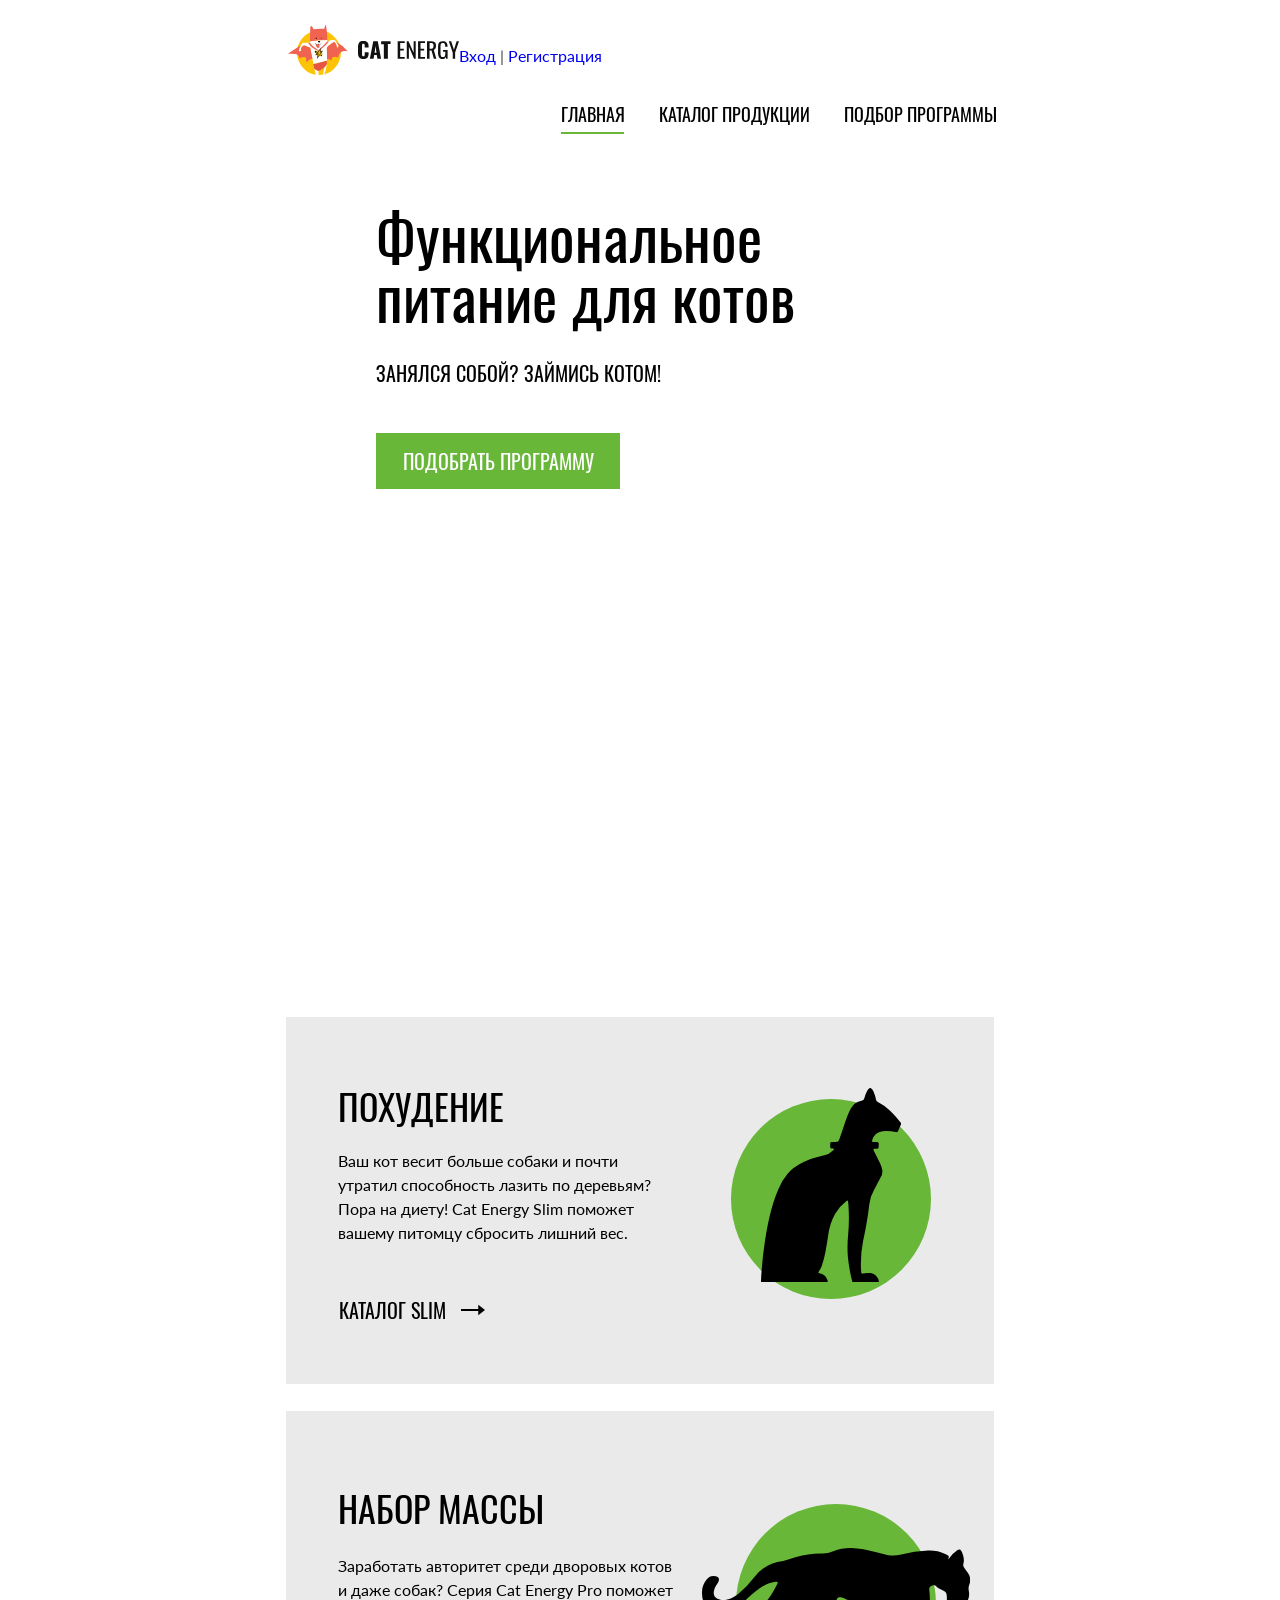
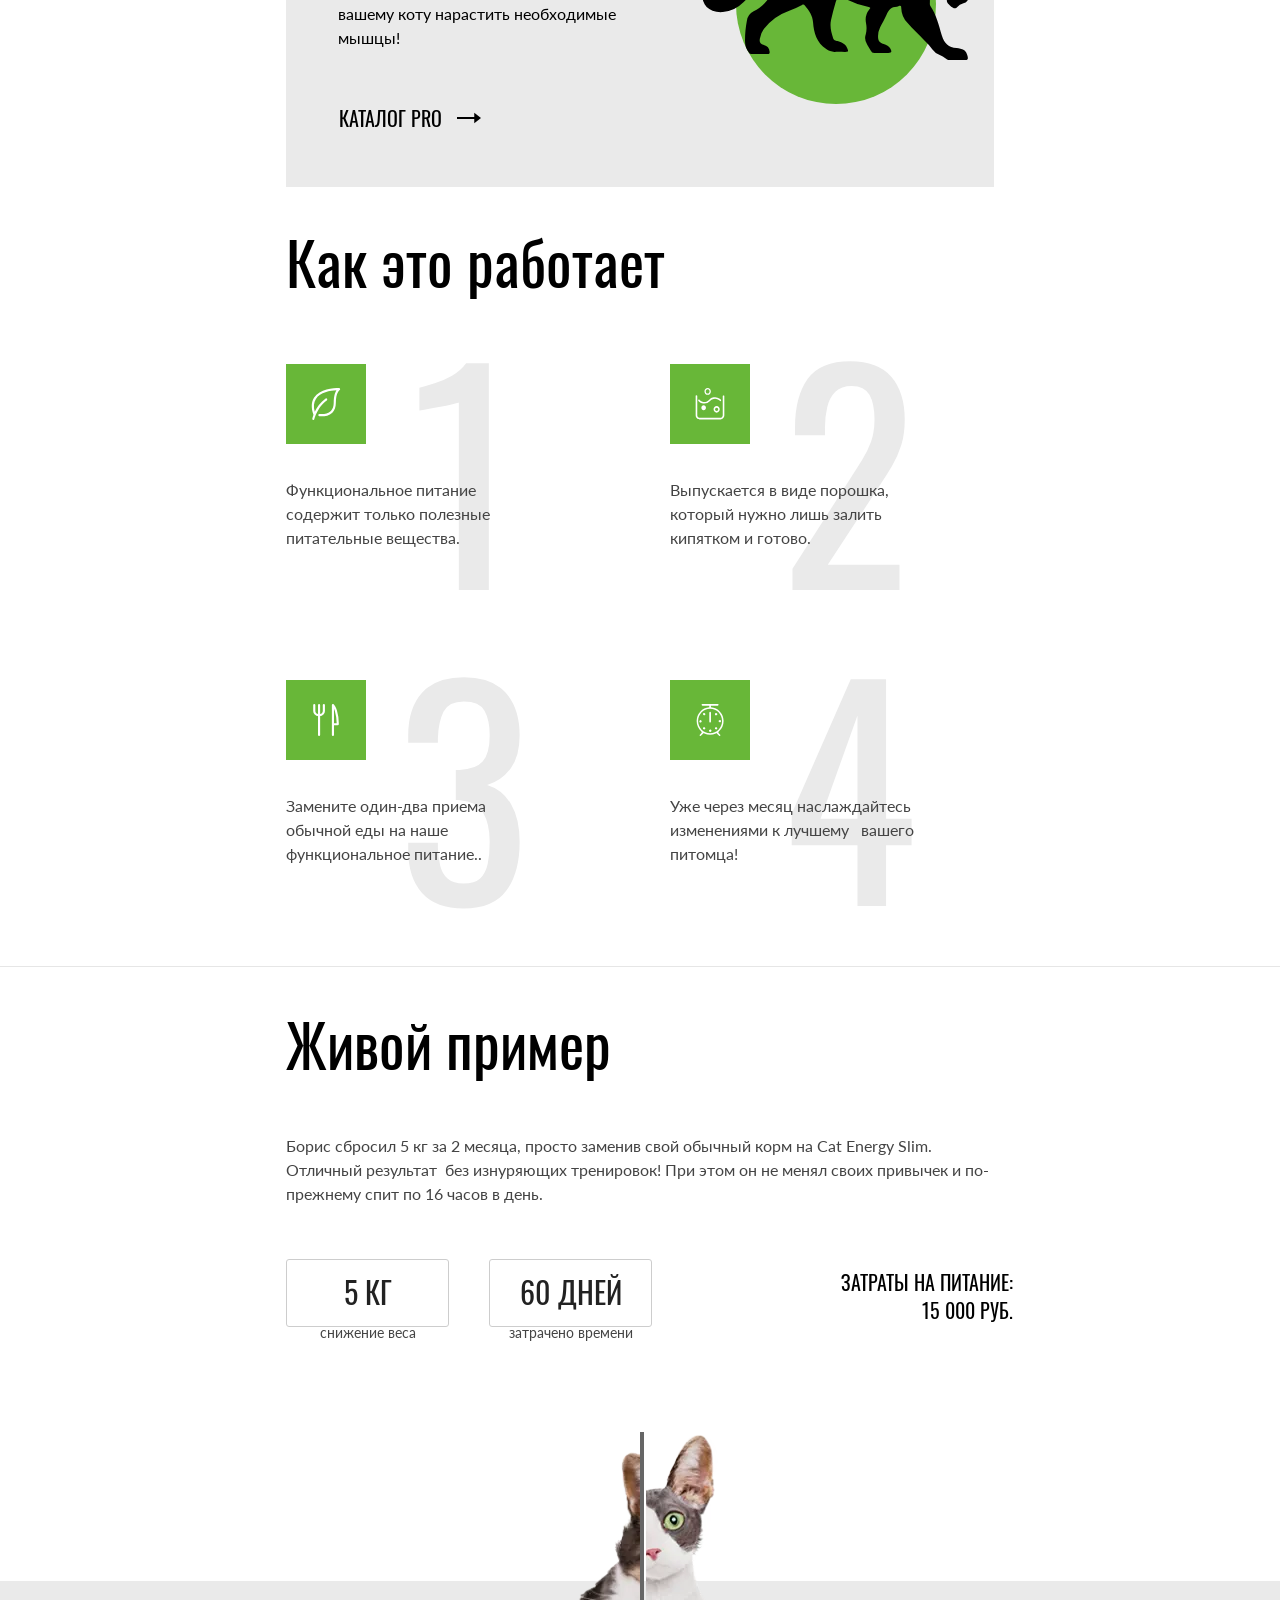
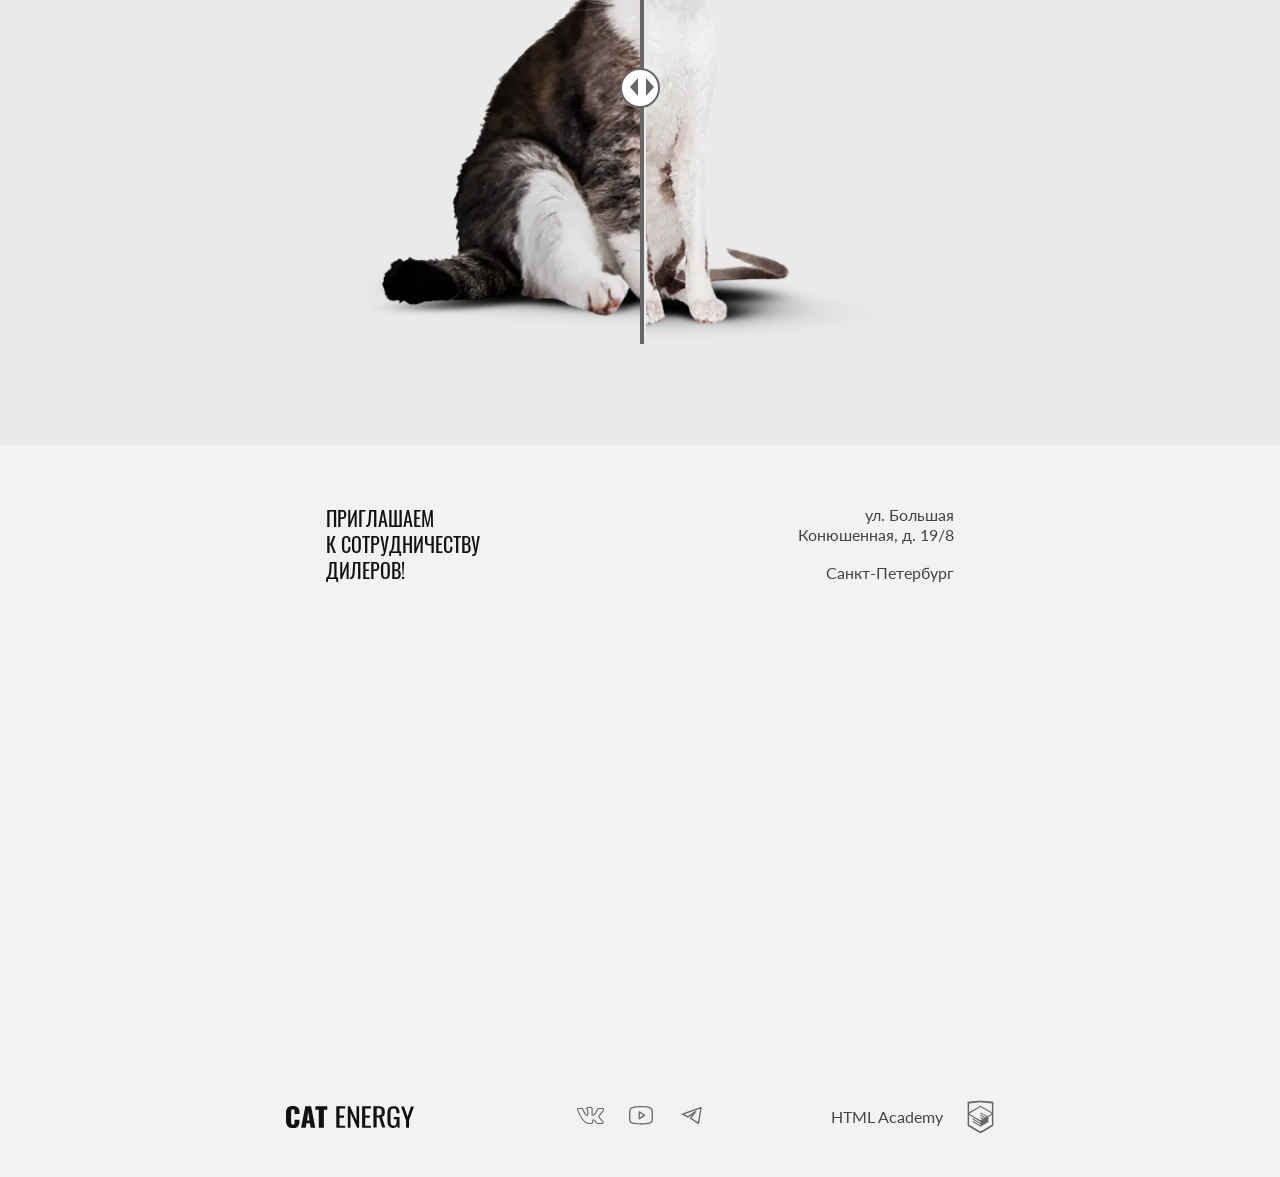
==== commit a139bf90: "Merge 00fefcb1749c1d60ea3f40b121d7627f237b88eb into debcc25905cea9d6ff5af11897a9890d4cd91dd9" ====
--- a/index.html
+++ b/index.html
@@ -1 +1,199 @@
-<!DOCTYPE html><html lang="ru"><head><meta charset="UTF-8"><title>Cat Energy</title><meta name="viewport" content="width=device-width,initial-scale=1"><link rel="stylesheet" href="styles/styles.css"><link rel="icon" href="favicon.ico"><link rel="icon" href="favicons/icon.svg" type="image/svg+xml"><link rel="apple-touch-icon" href="favicons/180.png"><link rel="icon" href="favicons/192.png"><link rel="icon" href="favicons/512.png"><link rel="manifest" href="manifest.webmanifest"><link rel="preload" href="fonts/lato/Lato-Regular.woff2" type="font/woff2" as="font" crossorigin="anonymous"><link rel="preload" href="fonts/oswald/oswaldregular.woff2" type="font/woff2" as="font" crossorigin="anonymous"><script src="scripts/index.js" defer="defer"></script></head><body><header class="header"><nav class="navigation wrapper"><a class="navigation__logo logo" href="index.html"><picture><source media="(min-width: 1440px)" width="70" height="59" type="image/svg+xml" srcset="images/logo/logo-desktop.svg"><source media="(min-width: 768px)" width="60" height="50" type="image/svg+xml" srcset="images/logo/logo-tablet.svg"><img class="logo__image" src="images/logo/logo-mobile.svg" width="33" height="38" alt="Логотип кота Energy"></picture><img class="logo__image-text" src="images/logo/logo-text.svg" width="101" height="18" alt="Логотип текст кот Energy"> </a><button class="navigation__button-close navigation__button-open navigation__button-close--nojs" type="button"><span class="visually-hidden">Закрыть меню</span></button><div class="navigation__menu navigation__menu--close navigation__menu--nojs"><ul class="navigation__menu-list"><li class="navigation__menu-item"><a class="navigation__menu-link navigation__menu-link--current" href="#">Главная</a></li><li class="navigation__menu-item"><a class="navigation__menu-link" href="catalog.html">Каталог продукции</a></li><li class="navigation__menu-item"><a class="navigation__menu-link" href="#">Подбор программы</a></li></ul></div></nav></header><main class="main-wrapper"><section class="promo"><div class="promo__wrapper wrapper"><h1 class="promo__title title">Функциональное питание для котов</h1><p class="promo__description">Занялся собой? Займись котом!</p><picture><source media="(min-width: 1440px)" width="552" height="499" type="image/png" srcset="images/promo/promo-cat@1x.png, images/promo/promo-cat@2x.png 2x"><source media="(min-width: 768px)" width="709" height="609" type="image/png" srcset="images/promo/promo-cat-tablet@1x.png, images/promo/promo-cat-tablet@2x.png 2x"><img class="promo__image" src="images/promo/promo-cat-mobile@2x.png" width="280" height="270" srcset="images/promo/promo-cat-mobile@1x.png, images/promo/promo-cat-mobile@2x.png 2x" alt="Корм для котов с курицей"></picture><button class="promo__button button button--primary" type="button">Подобрать программу</button></div></section><section class="programs"><div class="programs__wrapper wrapper"><h2 class="visually-hidden">Програмы питания</h2><div class="programs__card programs__card--slim"><h3 class="programs__card-title title-h3">Похудение</h3><p class="programs__card-description">Ваш кот весит больше собаки и почти утратил способность лазить по деревьям? Пора на диету! Cat Energy Slim поможет вашему питомцу сбросить лишний вес.</p><a class="programs__card-link" href="catalog.html">Каталог slim</a></div><div class="programs__card programs__card--set"><h3 class="programs__card-title title-h3">Набор массы</h3><p class="programs__card-description programs__card-description-set">Заработать авторитет среди дворовых котов и даже собак? Серия Cat Energy Pro поможет вашему коту нарастить необходимые мышцы!</p><a class="programs__card-link" href="catalog.html">Каталог pro</a></div></div></section><section class="working"><div class="working__wrapper wrapper"><h2 class="working__title title-h2">Как это работает</h2><ul class="working__list"><li class="working__item working__item--useful"><p class="working__item-text">Функциональное питание содержит только полезные питательные вещества.</p></li><li class="working__item working__item--powder"><p class="working__item-text">Выпускается в виде порошка, который нужно лишь залить кипятком и готово.</p></li><li class="working__item working__item--functional"><p class="working__item-text">Замените один-два приема обычной еды на наше функциональное питание..</p></li><li class="working__item working__item--upgrade"><p class="working__item-text">Уже через месяц наслаждайтесь изменениями к лучшему &nbsp; вашего питомца!</p></li></ul></div></section><section class="example"><div class="example__wrapper wrapper"><h2 class="example__title title-h2">Живой пример</h2><p class="example__description">Борис сбросил 5 кг за 2 месяца, просто заменив свой обычный корм на Cat Energy Slim. Отличный результат&nbsp; без изнуряющих тренировок! При этом он не менял своих привычек и по-прежнему спит по 16 часов в день.</p><div class="example__list"><div class="example__item"><span class="example__item-title title-h3">5 кг</span> <span class="example__item-text">снижение веса</span></div><div class="example__item"><span class="example__item-title title-h3">60 дней</span> <span class="example__item-text">затрачено времени</span></div><p class="example__cash title-h3"><span>Затраты на питание:</span> <span>15 000 РУБ.</span></p></div><div class="example__slider slider"><picture><source media="(min-width:768px)" width="560" height="512" type="image/webp" srcset="images/slider/slider-image-1-tablet@1x.webp, images/slider/slider-image-1-tablet@2x.webp 2x"><source width="280" height="256" type="image/webp" srcset="images/slider/slider-image-1-mobile@1x.webp, images/slider/slider-image-1-mobile@2x.webp 2x"><source media="(min-width: 768px)" width="560" height="512" type="image/png" srcset="images/slider/slider-image-1-tablet@1x.png, images/slider/slider-image-1-tablet@2x.png 2x"><img class="example__slider-image slider__image slider__image--before" src="images/slider/slider-image-1-mobile@2x.png" srcset="images/slider/slider-image-1-mobile@1x.png, images/slider/slider-image-1-mobile@2x.png 2x" width="280" height="256" alt="Кот с лишнем весом"></picture><button class="example__button slider__button" type="button"><span class="visually-hidden">Кот изменят вес</span></button><picture><source media="(min-width:768px)" width="560" height="512" type="image/webp" srcset="images/slider/slider-image-2-tablet@1x.webp, images/slider/slider-image-2-tablet@2x.webp 2x"><source width="280" height="256" type="image/webp" srcset="images/slider/slider-image-2-mobile@1x.webp, images/slider/slider-image-2-mobile@2x.webp 2x"><source media="(min-width: 768px)" width="560" height="512" type="image/png" srcset="images/slider/slider-image-2-tablet@1x.png, images/slider/slider-image-2-tablet@2x.png 2x"><img class="example__slider-image slider__image slider__image--after" src="images/slider/slider-image-2-mobile@2x.png" srcset="images/slider/slider-image-2-mobile@1x.png, images/slider/slider-image-2-mobile@2x.png 2x" width="280" height="256" alt="Стройный кот"></picture></div></div></section><section class="contacts"><div class="contacts__wrapper wrapper"><div class="contacts__content"><h2 class="visually-hidden">Адрес для сотрудничества</h2><p class="contacts__description title-h3">приглашаем<br>к сотрудничеству<br>дилеров!</p><address class="contacts__text">ул. Большая<br>Конюшенная, д. 19/8<br><span>Санкт-Петербург</span></address></div></div><div class="contacts__map contacts__map--nojs"><noscript><picture><source media="(min-width:1440px)" width="1440" height="400" type="image/webp" srcset="images/map/map-desktop@1x.webp, images/map/map-desktop@2x.webp 2x"><source media="(min-width: 768px)" width="768" height="400" type="image/webp" srcset="images/map/map-tablet@1x.webp, images/map/map-tablet@2x.webp 2x"><source width="320" height="362" type="image/webp" srcset="images/map/map-mobile@1x.webp, images/map/map-mobile@2x.webp 2x"><source media="(min-width: 1440px)" width="1440" height="400" type="image/png" srcset="images/map/map-desktop@1x.png, images/map/map-desktop@2x.png 2x"><source media="(min-width: 768px)" width="768" height="400" type="image/png" srcset="images/map/map-tablet@1x.png, images/map/map-tablet@2x.png 2x"><img class="contacts__map-image" src="images/map/map-mobile@2x.png" srcset="images/map/map-mobile@1x.png, images/map/map-mobile@2x.png 2x" width="320" height="362" alt="метка на карте для сотрудничества"></picture></noscript><iframe src="https://www.google.com/maps/embed?pb=!1m18!1m12!1m3!1d1998.6037876728572!2d30.3204724767367!3d59.93871647491517!2m3!1f0!2f0!3f0!3m2!1i1024!2i768!4f13.1!3m3!1m2!1s0x4696310fca145cc1%3A0x42b32648d8238007!2z0JHQvtC70YzRiNCw0Y8g0JrQvtC90Y7RiNC10L3QvdCw0Y8g0YPQuy4sIDE5LzgsINCh0LDQvdC60YIt0J_QtdGC0LXRgNCx0YPRgNCzLCAxOTExODY!5e0!3m2!1sru!2sru!4v1716731097502!5m2!1sru!2sru" width="320" height="362" style="border:0;" allowfullscreen="" loading="lazy" referrerpolicy="no-referrer-when-downgrade"></iframe></div></section></main><footer class="footer"><div class="footer__wrapper wrapper"><a class="footer__logo" href="index.html"><img class="footer__logo-img" src="images/logo/logo-text.svg" width="128" height="24" alt="Логотип текст кот Energy"></a><ul class="socials"><li class="socials__item"><a class="socials__link socials__link--vk" href="#" target="_blank" rel="noreferrer noopener"><span class="visually-hidden">Вконтакте</span></a></li><li class="socials__item"><a class="socials__link socials__link--youtube" href="#" target="_blank" rel="noreferrer noopener"><span class="visually-hidden">Youtube</span></a></li><li class="socials__item"><a class="socials__link socials__link--tg" href="#" target="_blank" rel="noreferrer noopener"><span class="visually-hidden">телеграм</span></a></li></ul><a class="footer__developer" href="https://htmlacademy.ru/intensive/adaptive"><span class="footer__developer-text">HTML Academy</span></a></div></footer></body></html>+<!DOCTYPE html>
+<html lang="ru">
+
+<head>
+  <meta charset="UTF-8">
+  <title>Cat Energy</title>
+  <meta name="viewport" content="width=device-width,initial-scale=1">
+  <link rel="stylesheet" href="styles/styles.css">
+  <link rel="icon" href="favicon.ico">
+  <link rel="icon" href="favicons/icon.svg" type="image/svg+xml">
+  <link rel="apple-touch-icon" href="favicons/180.png">
+  <link rel="icon" href="favicons/192.png">
+  <link rel="icon" href="favicons/512.png">
+  <link rel="manifest" href="manifest.webmanifest">
+  <link rel="preload" href="fonts/lato/Lato-Regular.woff2" type="font/woff2" as="font" crossorigin="anonymous">
+  <link rel="preload" href="fonts/oswald/oswaldregular.woff2" type="font/woff2" as="font" crossorigin="anonymous">
+  <script src="scripts/index.js" defer></script>
+</head>
+
+<body>
+  <header class="header">
+    <nav class="navigation wrapper">
+
+      <a class="navigation__logo logo" href="index.html">
+        <picture>
+          <source media="(min-width: 1440px)" width="70" height="59" type="image/svg+xml" srcset="images/logo/logo-desktop.svg">
+          <source media="(min-width: 768px)" width="60" height="50" type="image/svg+xml" srcset="images/logo/logo-tablet.svg">
+          <img class="logo__image" src="images/logo/logo-mobile.svg" width="33" height="38" alt="Логотип кота Energy">
+        </picture>
+        <img class="logo__image-text" src="images/logo/logo-text.svg" width="101" height="18" alt="Логотип текст кот Energy">
+      </a>
+      <div class="user-actions">
+        <a class="user-actions__login" href="login.html">Вход</a>
+        <span class="user-actions__separator">|</span>
+        <a class="user-actions__register" href="register.html">Регистрация</a>
+      </div>
+      <button class="navigation__button-close navigation__button-open navigation__button-close--nojs" type="button">
+        <span class="visually-hidden">Закрыть меню</span>
+      </button>
+      <div class="navigation__menu navigation__menu--close navigation__menu--nojs  ">
+        <ul class="navigation__menu-list">
+          <li class="navigation__menu-item">
+            <a class="navigation__menu-link navigation__menu-link--current" href="#">Главная</a>
+          </li>
+          <li class="navigation__menu-item">
+            <a class="navigation__menu-link" href="catalog.html">Каталог продукции</a>
+          </li>
+          <li class="navigation__menu-item">
+            <a class="navigation__menu-link" href="#">Подбор программы</a>
+          </li>
+        </ul>
+      </div>
+
+    </nav>
+
+  </header>
+  <main class="main-wrapper">
+    <section class="promo">
+      <div class="promo__wrapper wrapper ">
+        <h1 class="promo__title title">Функциональное питание для котов</h1>
+        <p class="promo__description">Занялся собой? Займись котом!</p>
+        <picture>
+          <source media="(min-width: 1440px)" width="552" height="499" type="image/png" srcset="images/promo/promo-cat@1x.png 1x, images/promo/promo-cat@2x.png 2x">
+          <source media="(min-width: 768px)" width="709" height="609" type="image/png" srcset="images/promo/promo-cat-tablet@1x.png, images/promo/promo-cat-tablet@2x.png 2x">
+          <img class="promo__image" src="images/promo/promo-cat-mobile@2x.png" width="280" height="270" srcset="images/promo/promo-cat-mobile@1x.png 1x, images/promo/promo-cat-mobile@2x.png 2x" alt="Корм для котов с курицей">
+        </picture>
+        <button class="promo__button button button--primary" type="button">Подобрать программу</button>
+      </div>
+    </section>
+    <section class="programs">
+      <div class="programs__wrapper wrapper">
+        <h2 class="visually-hidden">Програмы питания</h2>
+        <div class="programs__card programs__card--slim">
+          <h3 class="programs__card-title  title-h3">Похудение</h3>
+          <p class="programs__card-description">Ваш кот весит больше собаки и почти утратил способность лазить по деревьям? Пора на диету! Cat Energy Slim поможет вашему питомцу сбросить лишний вес.</p>
+          <a class="programs__card-link" href="catalog.html">Каталог slim</a>
+        </div>
+        <div class="programs__card programs__card--set">
+          <h3 class="programs__card-title title-h3">Набор массы</h3>
+          <p class="programs__card-description programs__card-description-set">Заработать авторитет среди дворовых котов и даже собак? Серия Cat Energy Pro поможет вашему коту нарастить необходимые мышцы!</p>
+          <a class="programs__card-link" href="catalog.html">Каталог pro</a>
+        </div>
+      </div>
+    </section>
+    <section class="working">
+      <div class="working__wrapper wrapper">
+        <h2 class="working__title title-h2">Как это работает</h2>
+        <ul class="working__list">
+          <li class="working__item working__item--useful">
+            <p class="working__item-text">Функциональное питание содержит только полезные питательные вещества.</p>
+          </li>
+          <li class="working__item working__item--powder">
+            <p class="working__item-text">Выпускается в виде порошка, который нужно лишь залить кипятком и готово.</p>
+          </li>
+          <li class="working__item working__item--functional">
+            <p class="working__item-text">Замените один-два приема обычной еды на наше функциональное питание..</p>
+          </li>
+          <li class="working__item working__item--upgrade">
+            <p class="working__item-text">Уже через месяц наслаждайтесь изменениями к лучшему &nbsp; вашего питомца!</p>
+          </li>
+        </ul>
+      </div>
+    </section>
+    <section class="example">
+      <div class="example__wrapper wrapper">
+        <h2 class="example__title title-h2">Живой пример</h2>
+        <p class="example__description">Борис сбросил 5 кг за 2 месяца, просто заменив свой обычный корм на Cat Energy Slim. Отличный результат&nbsp; без изнуряющих тренировок!
+          При этом он не менял своих привычек и по-прежнему спит по 16 часов в день.
+        </p>
+        <div class="example__list">
+          <div class="example__item">
+            <span class="example__item-title title-h3">5 кг</span>
+            <span class="example__item-text">снижение веса</span>
+          </div>
+          <div class="example__item">
+            <span class="example__item-title title-h3">60 дней</span>
+            <span class="example__item-text">затрачено времени</span>
+          </div>
+          <p class="example__cash title-h3">
+            <span>Затраты на питание:</span>
+            <span>15 000 РУБ.</span>
+          </p>
+        </div>
+
+        <div class="example__slider slider">
+          <picture>
+            <source media="(min-width:768px)" width="560" height="512" type="image/webp" srcset="images/slider/slider-image-1-tablet@1x.webp, images/slider/slider-image-1-tablet@2x.webp 2x">
+            <source width="280" height="256" type="image/webp" srcset="images/slider/slider-image-1-mobile@1x.webp, images/slider/slider-image-1-mobile@2x.webp 2x">
+            <source media="(min-width: 768px)" width="560" height="512" type="image/png" srcset="images/slider/slider-image-1-tablet@1x.png 1x, images/slider/slider-image-1-tablet@2x.png 2x">
+            <img class="example__slider-image slider__image slider__image--before" src="images/slider/slider-image-1-mobile@2x.png" srcset="images/slider/slider-image-1-mobile@1x.png 1x, images/slider/slider-image-1-mobile@2x.png 2x" width="280" height="256" alt="Кот с лишнем весом">
+          </picture>
+          <button class="example__button slider__button" type="button"><span class="visually-hidden">Кот изменят вес</span></button>
+          <picture>
+            <source media="(min-width:768px)" width="560" height="512" type="image/webp" srcset="images/slider/slider-image-2-tablet@1x.webp, images/slider/slider-image-2-tablet@2x.webp 2x">
+            <source width="280" height="256" type="image/webp" srcset="images/slider/slider-image-2-mobile@1x.webp, images/slider/slider-image-2-mobile@2x.webp 2x">
+            <source media="(min-width: 768px)" width="560" height="512" type="image/png" srcset="images/slider/slider-image-2-tablet@1x.png 1x, images/slider/slider-image-2-tablet@2x.png 2x">
+            <img class="example__slider-image slider__image slider__image--after" src="images/slider/slider-image-2-mobile@2x.png" srcset="images/slider/slider-image-2-mobile@1x.png 1x, images/slider/slider-image-2-mobile@2x.png 2x" width="280" height="256" alt="Стройный кот">
+          </picture>
+        </div>
+      </div>
+    </section>
+    <section class="contacts">
+      <div class="contacts__wrapper wrapper">
+        <div class="contacts__content">
+          <h2 class="visually-hidden">Адрес для сотрудничества</h2>
+          <p class="contacts__description title-h3">приглашаем<br> к сотрудничеству<br> дилеров!</p>
+          <address class="contacts__text">ул. Большая<br>
+            Конюшенная, д. 19/8<br>
+            <span>Санкт-Петербург</span>
+          </address>
+        </div>
+      </div>
+      <div class="contacts__map contacts__map--nojs">
+        <noscript>
+          <picture>
+            <source media="(min-width:1440px)" width="1440" height="400" type="image/webp" srcset="images/map/map-desktop@1x.webp 1x,  images/map/map-desktop@2x.webp 2x">
+            <source media="(min-width: 768px)" width="768" height="400" type="image/webp" srcset="images/map/map-tablet@1x.webp 1x, images/map/map-tablet@2x.webp 2x">
+            <source width="320" height="362" type="image/webp" srcset="images/map/map-mobile@1x.webp 1x, images/map/map-mobile@2x.webp 2x">
+            <source media="(min-width: 1440px)" width="1440" height="400" type="image/png" srcset="images/map/map-desktop@1x.png 1x, images/map/map-desktop@2x.png 2x">
+            <source media="(min-width: 768px)" width="768" height="400" type="image/png" srcset="images/map/map-tablet@1x.png 1x, images/map/map-tablet@2x.png 2x ">
+            <img class="contacts__map-image" src="images/map/map-mobile@2x.png" srcset="images/map/map-mobile@1x.png 1x, images/map/map-mobile@2x.png 2x" width="320" height="362" alt="метка на карте для сотрудничества">
+          </picture>
+        </noscript>
+        <iframe src="https://www.google.com/maps/embed?pb=!1m18!1m12!1m3!1d1998.6037876728572!2d30.3204724767367!3d59.93871647491517!2m3!1f0!2f0!3f0!3m2!1i1024!2i768!4f13.1!3m3!1m2!1s0x4696310fca145cc1%3A0x42b32648d8238007!2z0JHQvtC70YzRiNCw0Y8g0JrQvtC90Y7RiNC10L3QvdCw0Y8g0YPQuy4sIDE5LzgsINCh0LDQvdC60YIt0J_QtdGC0LXRgNCx0YPRgNCzLCAxOTExODY!5e0!3m2!1sru!2sru!4v1716731097502!5m2!1sru!2sru" width="320" height="362" style="border:0;" allowfullscreen="" loading="lazy" referrerpolicy="no-referrer-when-downgrade">
+        </iframe>
+      </div>
+
+    </section>
+  </main>
+  <footer class="footer">
+    <div class="footer__wrapper wrapper">
+      <a class="footer__logo" href="index.html">
+        <img class="footer__logo-img" src="images/logo/logo-text.svg" width="128" height="24" alt="Логотип текст кот Energy">
+      </a>
+      <ul class="socials">
+        <li class="socials__item">
+          <a class="socials__link socials__link--vk" href="#" target="_blank" rel="noreferrer noopener">
+            <span class="visually-hidden">Вконтакте</span>
+          </a>
+        </li>
+        <li class="socials__item">
+          <a class="socials__link socials__link--youtube" href="#" target="_blank" rel="noreferrer noopener">
+            <span class="visually-hidden">Youtube</span>
+          </a>
+        </li>
+        <li class="socials__item">
+          <a class="socials__link socials__link--tg" href="#" target="_blank" rel="noreferrer noopener">
+            <span class="visually-hidden">телеграм</span>
+          </a>
+        </li>
+      </ul>
+      <a class="footer__developer" href="https://htmlacademy.ru/intensive/adaptive">
+        <span class="footer__developer-text">HTML Academy</span>
+      </a>
+    </div>
+  </footer>
+</body>
+
+</html>
